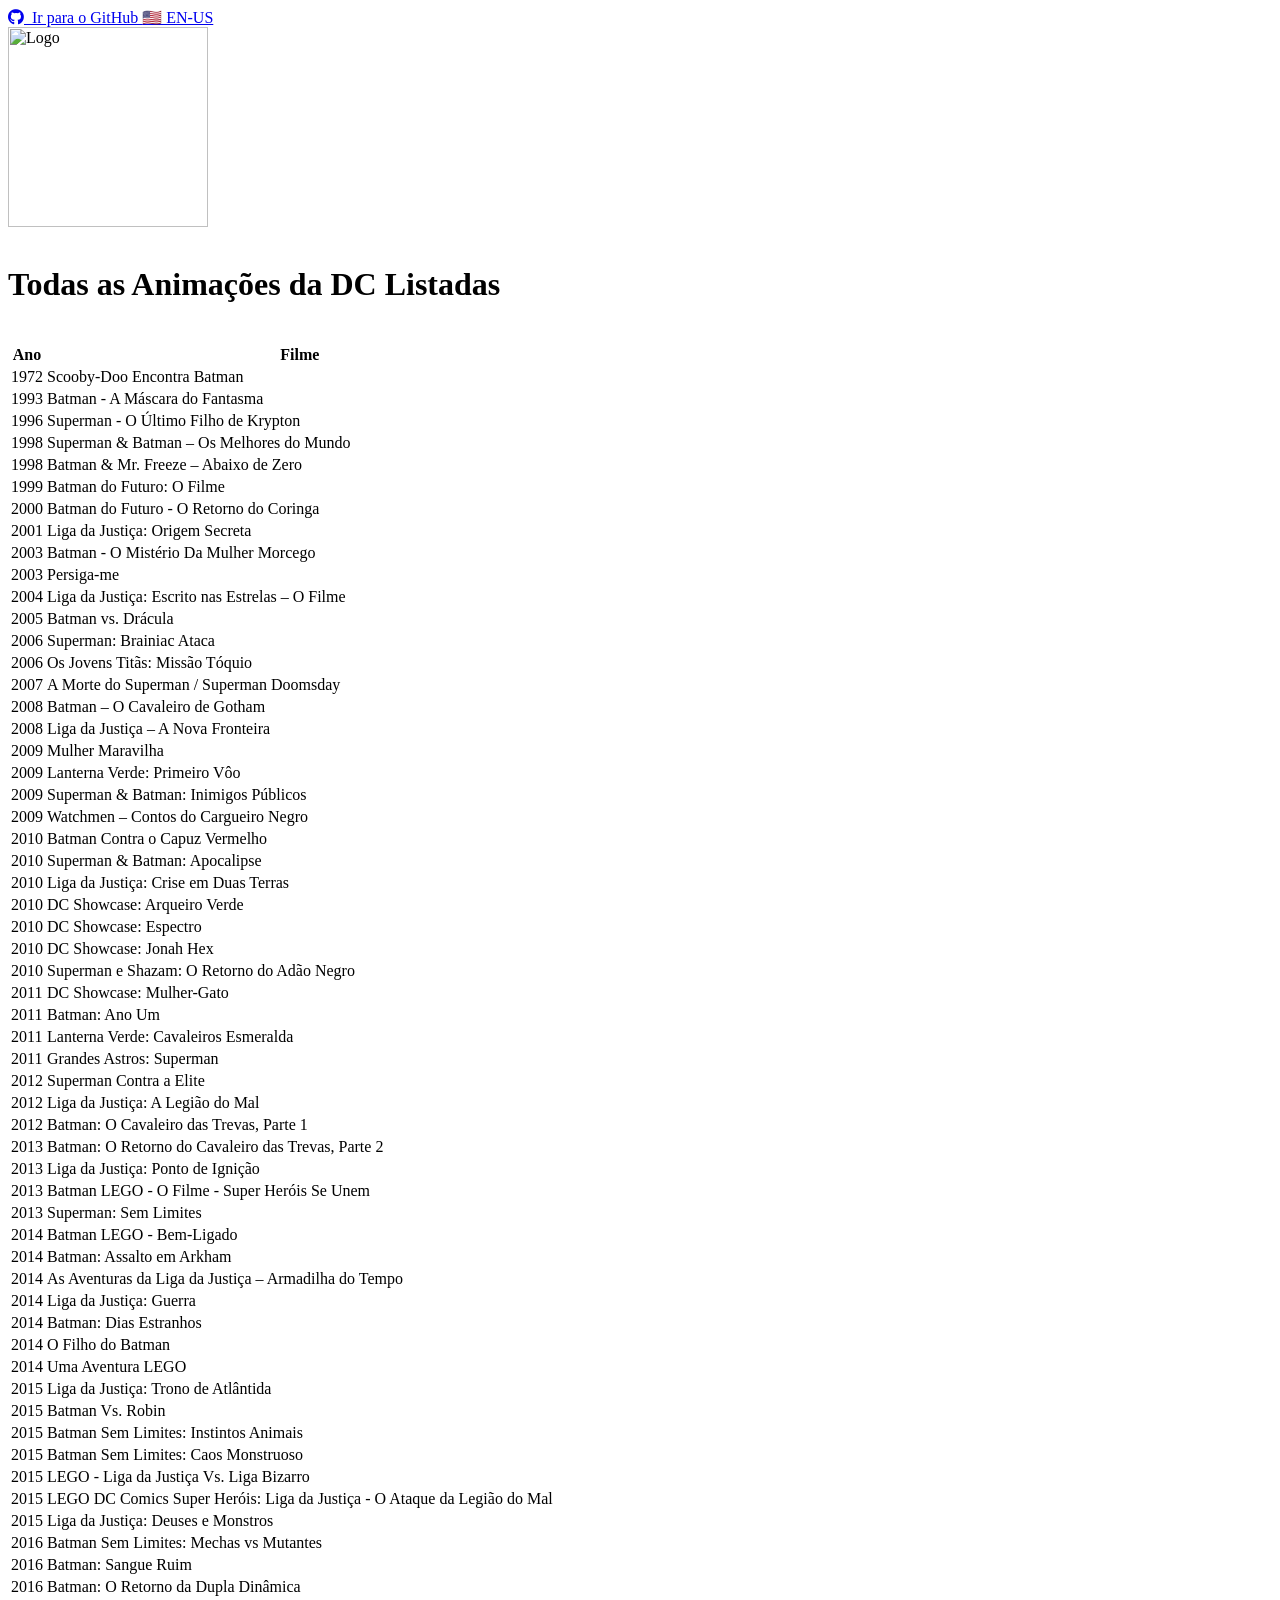
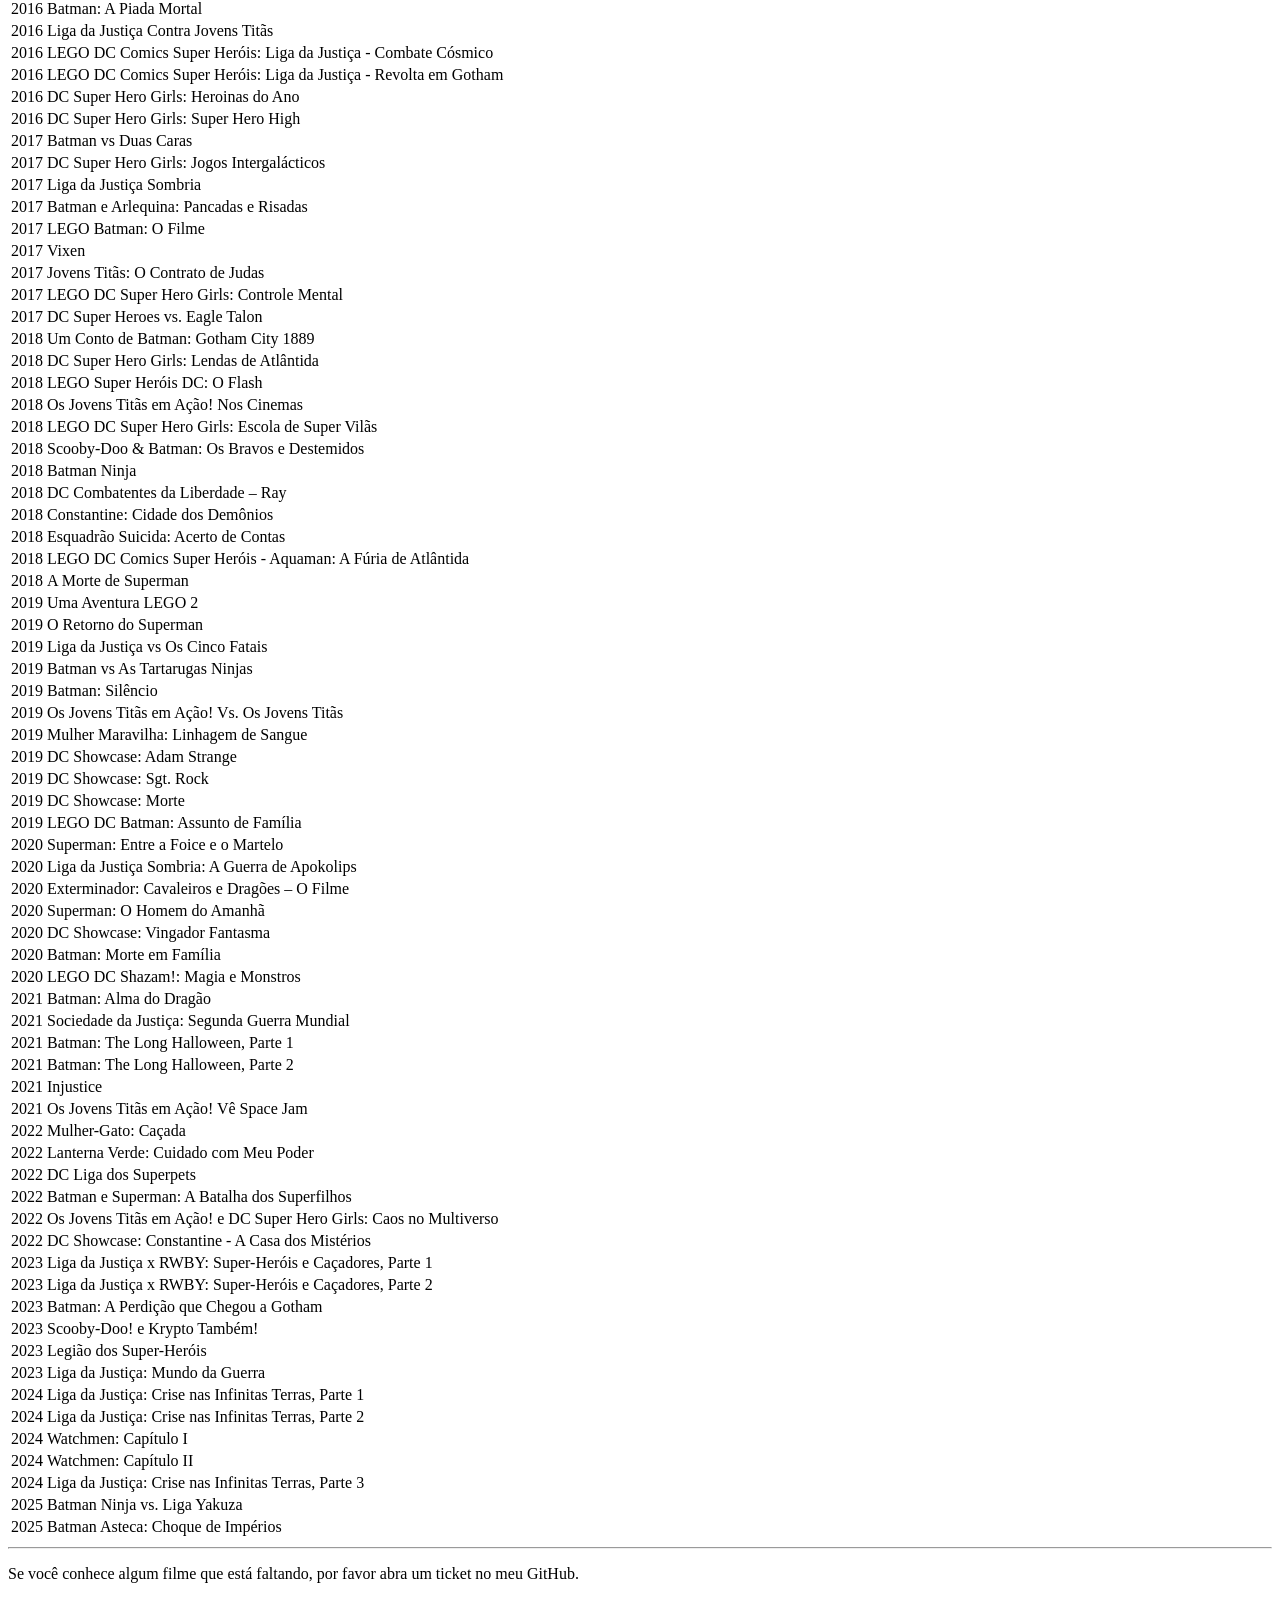
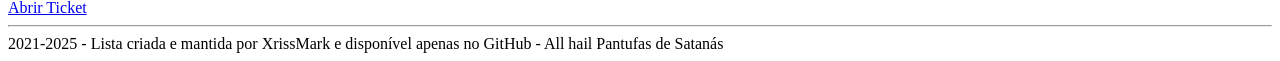
==== ptbr.html @ 42829ab2 "Update movie listings in README and HTML files for 2019-2025" ====
<html>

<head>
    <meta charset="utf-8">

    <title>Lista de Animações da DC</title>
    <link rel="icon" href="images/dc-logo.png">

    <link rel="stylesheet" href="https://bootswatch.com/4/darkly/bootstrap.css">
    <link rel="stylesheet" href="https://bootswatch.com/_assets/css/custom.min.css">
    <link rel="stylesheet" href="https://cdnjs.cloudflare.com/ajax/libs/font-awesome/5.15.3/css/all.min.css">

    <meta property="og:url"         content="https://xrissmark.github.io/DCList/ptbr.html" />
    <meta property="og:type"        content="article" />
    <meta property="og:title"       content="Lista de Animações da DC" />
    <meta property="og:description" content="Todas as Animações da DC Listadas" />
</head>

<body class="p-0">
    <div>
        <div class="d-flex flex-row justify-content-end mr-3">
            <a class="btn btn-secondary mr-2" href="https://github.com/xrissmark/DCList"><i class="fab fa-github"></i>  Ir para o GitHub </a>
            <a class="btn btn-secondary" href="index.html"> 🇺🇸 EN-US </a>
        </div>

        <div class="d-flex flex-row justify-content-center">
            <a><img src="images/dc-logo.png" alt="Logo" width="200" height="200"></a>
        </div>
        <br/>
        <div class="d-flex flex-row justify-content-center">
            <h1>Todas as Animações da DC Listadas</h1>
        </div>
        <br/>

        <div class="d-flex flex-row justify-content-center">
            <table class="table table-hover table-striped w-50">
                <thead>
                    <tr>
                        <th>Ano</th>
                        <th>Filme</th>
                    </tr>
                </thead>
                <tbody>
                    <tr>
                        <td>1972</td>
                        <td>Scooby-Doo Encontra Batman</td>
                    </tr>
                    <tr>
                        <td>1993</td>
                        <td>Batman - A Máscara do Fantasma</td>
                    </tr>
                    <tr>
                        <td>1996</td>
                        <td>Superman - O Último Filho de Krypton</td>
                    </tr>
                    <tr>
                        <td>1998</td>
                        <td>Superman & Batman – Os Melhores do Mundo</td>
                    </tr>
                    <tr>
                        <td>1998</td>
                        <td>Batman & Mr. Freeze – Abaixo de Zero</td>
                    </tr>
                    <tr>
                        <td>1999</td>
                        <td>Batman do Futuro: O Filme</td>
                    </tr>
                    <tr>
                        <td>2000</td>
                        <td>Batman do Futuro - O Retorno do Coringa</td>
                    </tr>
                    <tr>
                        <td>2001</td>
                        <td>Liga da Justiça: Origem Secreta</td>
                    </tr>
                    <tr>
                        <td>2003</td>
                        <td>Batman - O Mistério Da Mulher Morcego</td>
                    </tr>
                    <tr>
                        <td>2003</td>
                        <td>Persiga-me</td>
                    </tr>
                    <tr>
                        <td>2004</td>
                        <td>Liga da Justiça: Escrito nas Estrelas – O Filme</td>
                    </tr>
                    <tr>
                        <td>2005</td>
                        <td>Batman vs. Drácula</td>
                    </tr>
                    <tr>
                        <td>2006</td>
                        <td>Superman: Brainiac Ataca</td>
                    </tr>
                    <tr>
                        <td>2006</td>
                        <td>Os Jovens Titãs: Missão Tóquio</td>
                    </tr>
                    <tr>
                        <td>2007</td>
                        <td>A Morte do Superman / Superman Doomsday</td>
                    </tr>
                    <tr>
                        <td>2008</td>
                        <td>Batman – O Cavaleiro de Gotham</td>
                    </tr>
                    <tr>
                        <td>2008</td>
                        <td>Liga da Justiça – A Nova Fronteira</td>
                    </tr>
                    <tr>
                        <td>2009</td>
                        <td>Mulher Maravilha</td>
                    </tr>
                    <tr>
                        <td>2009</td>
                        <td>Lanterna Verde: Primeiro Vôo</td>
                    </tr>
                    <tr>
                        <td>2009</td>
                        <td>Superman & Batman: Inimigos Públicos</td>
                    </tr>
                    <tr>
                        <td>2009</td>
                        <td>Watchmen – Contos do Cargueiro Negro</td>
                    </tr>
                    <tr>
                        <td>2010</td>
                        <td>Batman Contra o Capuz Vermelho</td>
                    </tr>
                    <tr>
                        <td>2010</td>
                        <td>Superman & Batman: Apocalipse</td>
                    </tr>
                    <tr>
                        <td>2010</td>
                        <td>Liga da Justiça: Crise em Duas Terras</td>
                    </tr>
                    <tr>
                        <td>2010</td>
                        <td>DC Showcase: Arqueiro Verde</td>
                    </tr>
                    <tr>
                        <td>2010</td>
                        <td>DC Showcase: Espectro</td>
                    </tr>
                    <tr>
                        <td>2010</td>
                        <td>DC Showcase: Jonah Hex</td>
                    </tr>
                    <tr>
                        <td>2010</td>
                        <td>Superman e Shazam: O Retorno do Adão Negro</td>
                    </tr>
                    <tr>
                        <td>2011</td>
                        <td>DC Showcase: Mulher-Gato</td>
                    </tr>
                    <tr>
                        <td>2011</td>
                        <td>Batman: Ano Um</td>
                    </tr>
                    <tr>
                        <td>2011</td>
                        <td>Lanterna Verde: Cavaleiros Esmeralda</td>
                    </tr>
                    <tr>
                        <td>2011</td>
                        <td>Grandes Astros: Superman</td>
                    </tr>
                    <tr>
                        <td>2012</td>
                        <td>Superman Contra a Elite</td>
                    </tr>
                    <tr>
                        <td>2012</td>
                        <td>Liga da Justiça: A Legião do Mal</td>
                    </tr>
                    <tr>
                        <td>2012</td>
                        <td>Batman: O Cavaleiro das Trevas, Parte 1</td>
                    </tr>
                    <tr>
                        <td>2013</td>
                        <td>Batman: O Retorno do Cavaleiro das Trevas, Parte 2</td>
                    </tr>
                    <tr>
                        <td>2013</td>
                        <td>Liga da Justiça: Ponto de Ignição</td>
                    </tr>
                    <tr>
                        <td>2013</td>
                        <td>Batman LEGO - O Filme - Super Heróis Se Unem</td>
                    </tr>
                    <tr>
                        <td>2013</td>
                        <td>Superman: Sem Limites</td>
                    </tr>
                    <tr>
                        <td>2014</td>
                        <td>Batman LEGO - Bem-Ligado</td>
                    </tr>
                    <tr>
                        <td>2014</td>
                        <td>Batman: Assalto em Arkham</td>
                    </tr>
                    <tr>
                        <td>2014</td>
                        <td>As Aventuras da Liga da Justiça – Armadilha do Tempo</td>
                    </tr>
                    <tr>
                        <td>2014</td>
                        <td>Liga da Justiça: Guerra</td>
                    </tr>
                    <tr>
                        <td>2014</td>
                        <td>Batman: Dias Estranhos</td>
                    </tr>
                    <tr>
                        <td>2014</td>
                        <td>O Filho do Batman</td>
                    </tr>
                    <tr>
                        <td>2014</td>
                        <td>Uma Aventura LEGO</td>
                    </tr>
                    <tr>
                        <td>2015</td>
                        <td>Liga da Justiça: Trono de Atlântida</td>
                    </tr>
                    <tr>
                        <td>2015</td>
                        <td>Batman Vs. Robin</td>
                    </tr>
                    <tr>
                        <td>2015</td>
                        <td>Batman Sem Limites: Instintos Animais</td>
                    </tr>
                    <tr>
                        <td>2015</td>
                        <td>Batman Sem Limites: Caos Monstruoso</td>
                    </tr>
                    <tr>
                        <td>2015</td>
                        <td>LEGO - Liga da Justiça Vs. Liga Bizarro</td>
                    </tr>
                    <tr>
                        <td>2015</td>
                        <td>LEGO DC Comics Super Heróis: Liga da Justiça - O Ataque da Legião do Mal</td>
                    </tr>
                    <tr>
                        <td>2015</td>
                        <td>Liga da Justiça: Deuses e Monstros</td>
                    </tr>
                    <tr>
                        <td>2016</td>
                        <td>Batman Sem Limites: Mechas vs Mutantes</td>
                    </tr>
                    <tr>
                        <td>2016</td>
                        <td>Batman: Sangue Ruim</td>
                    </tr>
                    <tr>
                        <td>2016</td>
                        <td>Batman: O Retorno da Dupla Dinâmica</td>
                    </tr>
                    <tr>
                        <td>2016</td>
                        <td>Batman: A Piada Mortal</td>
                    </tr>
                    <tr>
                        <td>2016</td>
                        <td>Liga da Justiça Contra Jovens Titãs</td>
                    </tr>
                    <tr>
                        <td>2016</td>
                        <td>LEGO DC Comics Super Heróis: Liga da Justiça - Combate Cósmico</td>
                    </tr>
                    <tr>
                        <td>2016</td>
                        <td>LEGO DC Comics Super Heróis: Liga da Justiça - Revolta em Gotham</td>
                    </tr>
                    <tr>
                        <td>2016</td>
                        <td>DC Super Hero Girls: Heroinas do Ano</td>
                    </tr>
                    <tr>
                        <td>2016</td>
                        <td>DC Super Hero Girls: Super Hero High</td>
                    </tr>
                    <tr>
                        <td>2017</td>
                        <td>Batman vs Duas Caras</td>
                    </tr>
                    <tr>
                        <td>2017</td>
                        <td>DC Super Hero Girls: Jogos Intergalácticos</td>
                    </tr>
                    <tr>
                        <td>2017</td>
                        <td>Liga da Justiça Sombria</td>
                    </tr>
                    <tr>
                        <td>2017</td>
                        <td>Batman e Arlequina: Pancadas e Risadas</td>
                    </tr>
                    <tr>
                        <td>2017</td>
                        <td>LEGO Batman: O Filme</td>
                    </tr>
                    <tr>
                        <td>2017</td>
                        <td>Vixen</td>
                    </tr>
                    <tr>
                        <td>2017</td>
                        <td>Jovens Titãs: O Contrato de Judas</td>
                    </tr>
                    <tr>
                        <td>2017</td>
                        <td>LEGO DC Super Hero Girls: Controle Mental</td>
                    </tr>
                    <tr>
                        <td>2017</td>
                        <td>DC Super Heroes vs. Eagle Talon</td>
                    </tr>
                    <tr>
                        <td>2018</td>
                        <td>Um Conto de Batman: Gotham City 1889</td>
                    </tr>
                    <tr>
                        <td>2018</td>
                        <td>DC Super Hero Girls: Lendas de Atlântida</td>
                    </tr>
                    <tr>
                        <td>2018</td>
                        <td>LEGO Super Heróis DC: O Flash</td>
                    </tr>
                    <tr>
                        <td>2018</td>
                        <td>Os Jovens Titãs em Ação! Nos Cinemas</td>
                    </tr>
                    <tr>
                        <td>2018</td>
                        <td>LEGO DC Super Hero Girls: Escola de Super Vilãs</td>
                    </tr>
                    <tr>
                        <td>2018</td>
                        <td>Scooby-Doo & Batman: Os Bravos e Destemidos</td>
                    </tr>
                    <tr>
                        <td>2018</td>
                        <td>Batman Ninja</td>
                    </tr>
                    <tr>
                        <td>2018</td>
                        <td>DC Combatentes da Liberdade – Ray</td>
                    </tr>
                    <tr>
                        <td>2018</td>
                        <td>Constantine: Cidade dos Demônios</td>
                    </tr>
                    <tr>
                        <td>2018</td>
                        <td>Esquadrão Suicida: Acerto de Contas</td>
                    </tr>
                    <tr>
                        <td>2018</td>
                        <td>LEGO DC Comics Super Heróis - Aquaman: A Fúria de Atlântida</td>
                    </tr>
                    <tr>
                        <td>2018</td>
                        <td>A Morte de Superman</td>
                    </tr>
                    <tr>
                        <td>2019</td>
                        <td>Uma Aventura LEGO 2</td>
                    </tr>
                    <tr>
                        <td>2019</td>
                        <td>O Retorno do Superman</td>
                    </tr>
                    <tr>
                        <td>2019</td>
                        <td>Liga da Justiça vs Os Cinco Fatais</td>
                    </tr>
                    <tr>
                        <td>2019</td>
                        <td>Batman vs As Tartarugas Ninjas</td>
                    </tr>
                    <tr>
                        <td>2019</td>
                        <td>Batman: Silêncio</td>
                    </tr>
                    <tr>
                        <td>2019</td>
                        <td>Os Jovens Titãs em Ação! Vs. Os Jovens Titãs</td>
                    </tr>
                    <tr>
                        <td>2019</td>
                        <td>Mulher Maravilha: Linhagem de Sangue</td>
                    </tr>
                    <tr>
                        <td>2019</td>
                        <td>DC Showcase: Adam Strange</td>
                    </tr>
                    <tr>
                        <td>2019</td>
                        <td>DC Showcase: Sgt. Rock</td>
                    </tr>
                    <tr>
                        <td>2019</td>
                        <td>DC Showcase: Morte</td>
                    </tr>
                    <tr>
                        <td>2019</td>
                        <td>LEGO DC Batman: Assunto de Família</td>
                    </tr>
                    <tr>
                        <td>2020</td>
                        <td>Superman: Entre a Foice e o Martelo</td>
                    </tr>
                    <tr>
                        <td>2020</td>
                        <td>Liga da Justiça Sombria: A Guerra de Apokolips</td>
                    </tr>
                    <tr>
                        <td>2020</td>
                        <td>Exterminador: Cavaleiros e Dragões – O Filme</td>
                    </tr>
                    <tr>
                        <td>2020</td>
                        <td>Superman: O Homem do Amanhã</td>
                    </tr>
                    <tr>
                        <td>2020</td>
                        <td>DC Showcase: Vingador Fantasma</td>
                    </tr>
                    <tr>
                        <td>2020</td>
                        <td>Batman: Morte em Família</td>
                    </tr>
                    <tr>
                        <td>2020</td>
                        <td>LEGO DC Shazam!: Magia e Monstros</td>
                    </tr>
                    <tr>
                        <td>2021</td>
                        <td>Batman: Alma do Dragão</td>
                    </tr>
                    <tr>
                        <td>2021</td>
                        <td>Sociedade da Justiça: Segunda Guerra Mundial</td>
                    </tr>
                    <tr>
                        <td>2021</td>
                        <td>Batman: The Long Halloween, Parte 1</td>
                    </tr>
                    <tr>
                        <td>2021</td>
                        <td>Batman: The Long Halloween, Parte 2</td>
                    </tr>
                    <tr>
                        <td>2021</td>
                        <td>Injustice</td>
                    </tr>
                    <tr>
                        <td>2021</td>
                        <td>Os Jovens Titãs em Ação! Vê Space Jam</td>
                    </tr>
                    <tr>
                        <td>2022</td>
                        <td>Mulher-Gato: Caçada</td>
                    </tr>
                    <tr>
                        <td>2022</td>
                        <td>Lanterna Verde: Cuidado com Meu Poder</td>
                    </tr>
                    <tr>
                        <td>2022</td>
                        <td>DC Liga dos Superpets</td>
                    </tr>
                    <tr>
                        <td>2022</td>
                        <td>Batman e Superman: A Batalha dos Superfilhos</td>
                    </tr>
                    <tr>
                        <td>2022</td>
                        <td>Os Jovens Titãs em Ação! e DC Super Hero Girls: Caos no Multiverso</td>
                    </tr>
                    <tr>
                        <td>2022</td>
                        <td>DC Showcase: Constantine - A Casa dos Mistérios</td>
                    </tr>
                    <tr>
                        <td>2023</td>
                        <td>Liga da Justiça x RWBY: Super-Heróis e Caçadores, Parte 1</td>
                    </tr>
                    <tr>
                        <td>2023</td>
                        <td>Liga da Justiça x RWBY: Super-Heróis e Caçadores, Parte 2</td>
                    </tr>
                    <tr>
                        <td>2023</td>
                        <td>Batman: A Perdição que Chegou a Gotham</td>
                    </tr>
                    <tr>
                        <td>2023</td>
                        <td>Scooby-Doo! e Krypto Também!</td>
                    </tr>
                    <tr>
                        <td>2023</td>
                        <td>Legião dos Super-Heróis</td>
                    </tr>
                    <tr>
                        <td>2023</td>
                        <td>Liga da Justiça: Mundo da Guerra</td>
                    </tr>
                    <tr>
                        <td>2024</td>
                        <td>Liga da Justiça: Crise nas Infinitas Terras, Parte 1</td>
                    </tr>
                    <tr>
                        <td>2024</td>
                        <td>Liga da Justiça: Crise nas Infinitas Terras, Parte 2</td>
                    </tr>
                    <tr>
                        <td>2024</td>
                        <td>Watchmen: Capítulo I</td>
                    </tr>
                    <tr>
                        <td>2024</td>
                        <td>Watchmen: Capítulo II</td>
                    </tr>
                    <tr>
                        <td>2024</td>
                        <td>Liga da Justiça: Crise nas Infinitas Terras, Parte 3</td>
                    </tr>
                    <tr>
                        <td>2025</td>
                        <td>Batman Ninja vs. Liga Yakuza</td>
                    </tr>
                    <tr>
                        <td>2025</td>
                        <td>Batman Asteca: Choque de Impérios</td>
                    </tr>
                </tbody>
            </table>
        </div>
    </div>

    <hr/>

    <div class="d-flex flex-row justify-content-center w-30">
        <p>Se você conhece algum filme que está faltando, por favor abra um ticket no meu GitHub.</p>
    </div>
    <div class="d-flex flex-row justify-content-center">
        <a class="badge badge-primary" href="https://github.com/xrissmark/DCList/issues"> Abrir Ticket</a>
    </div>

    <hr/>

    <footer class="footer mt-3">
        <div class="container">
          <span class="text-muted">2021-2025 - Lista criada e mantida por XrissMark e disponível apenas no GitHub - All hail Pantufas de Satanás</span>
        </div>
    </footer>
</body>

</html>
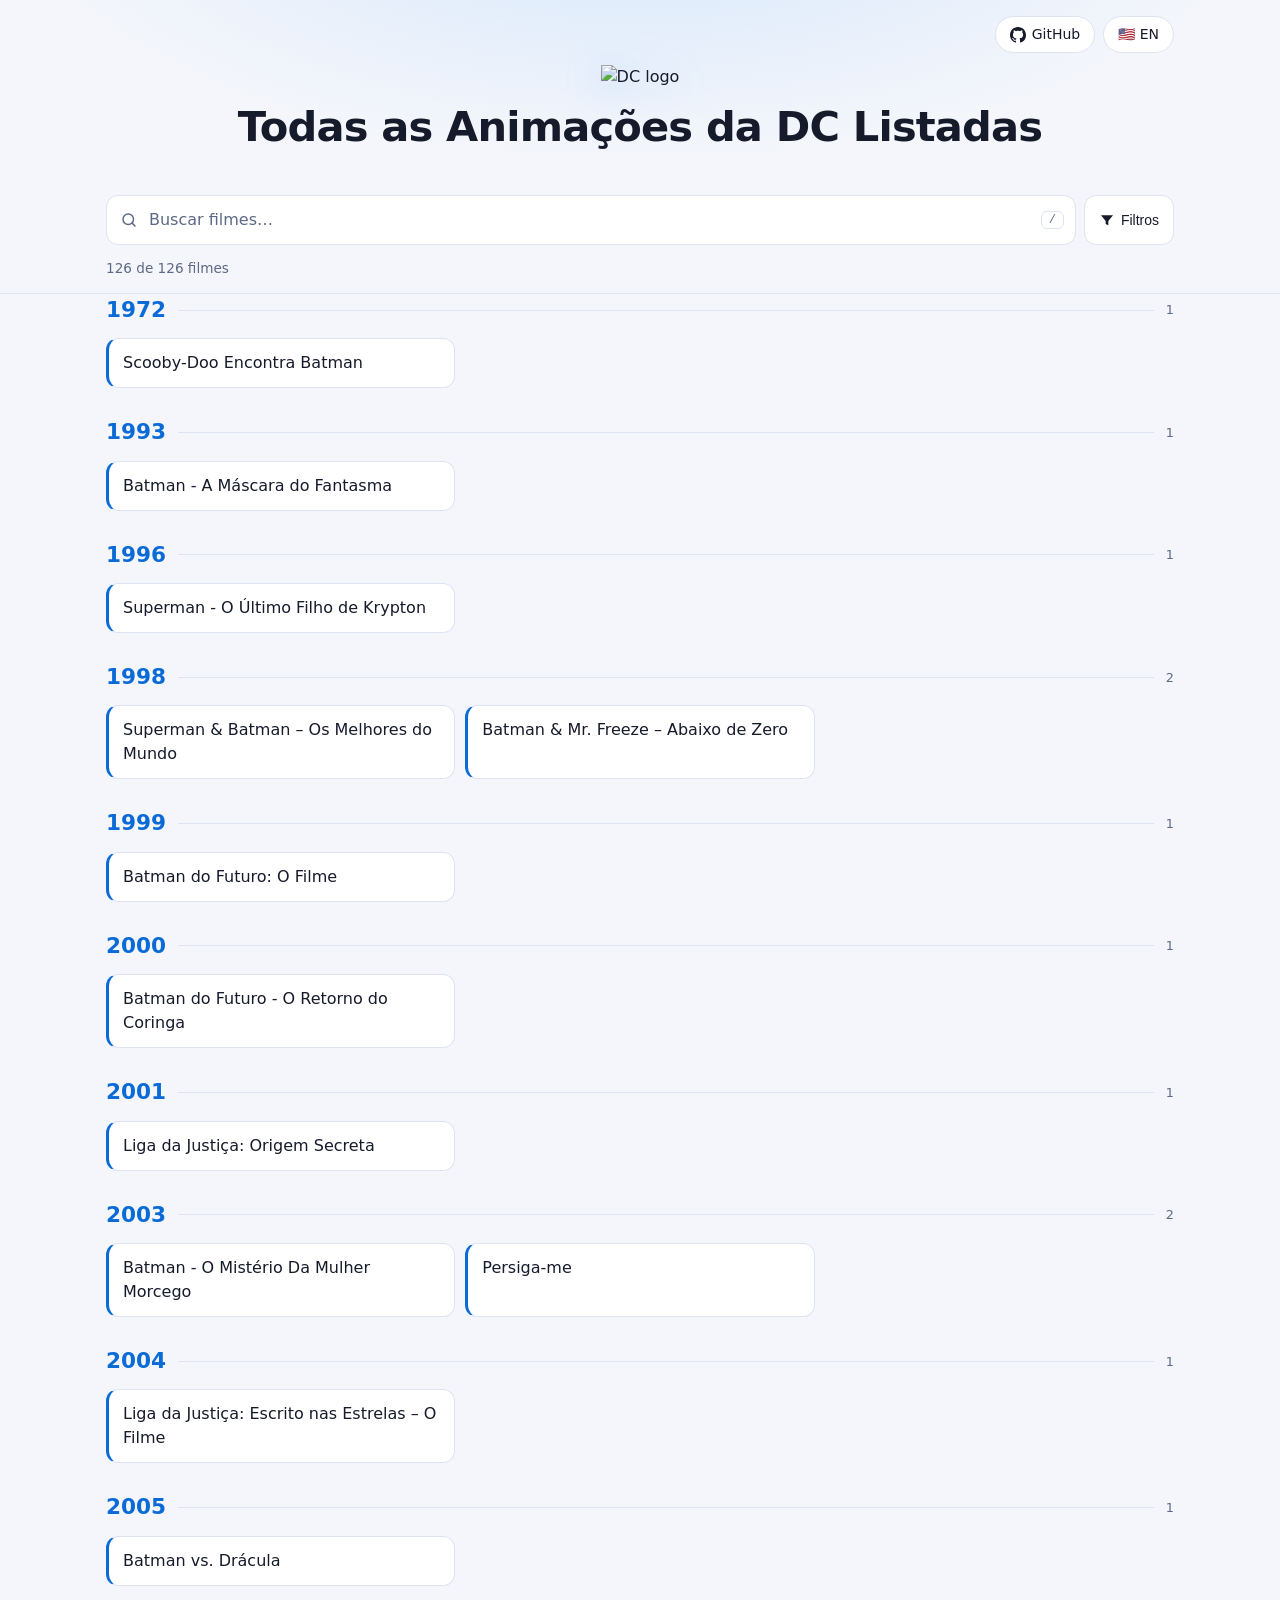
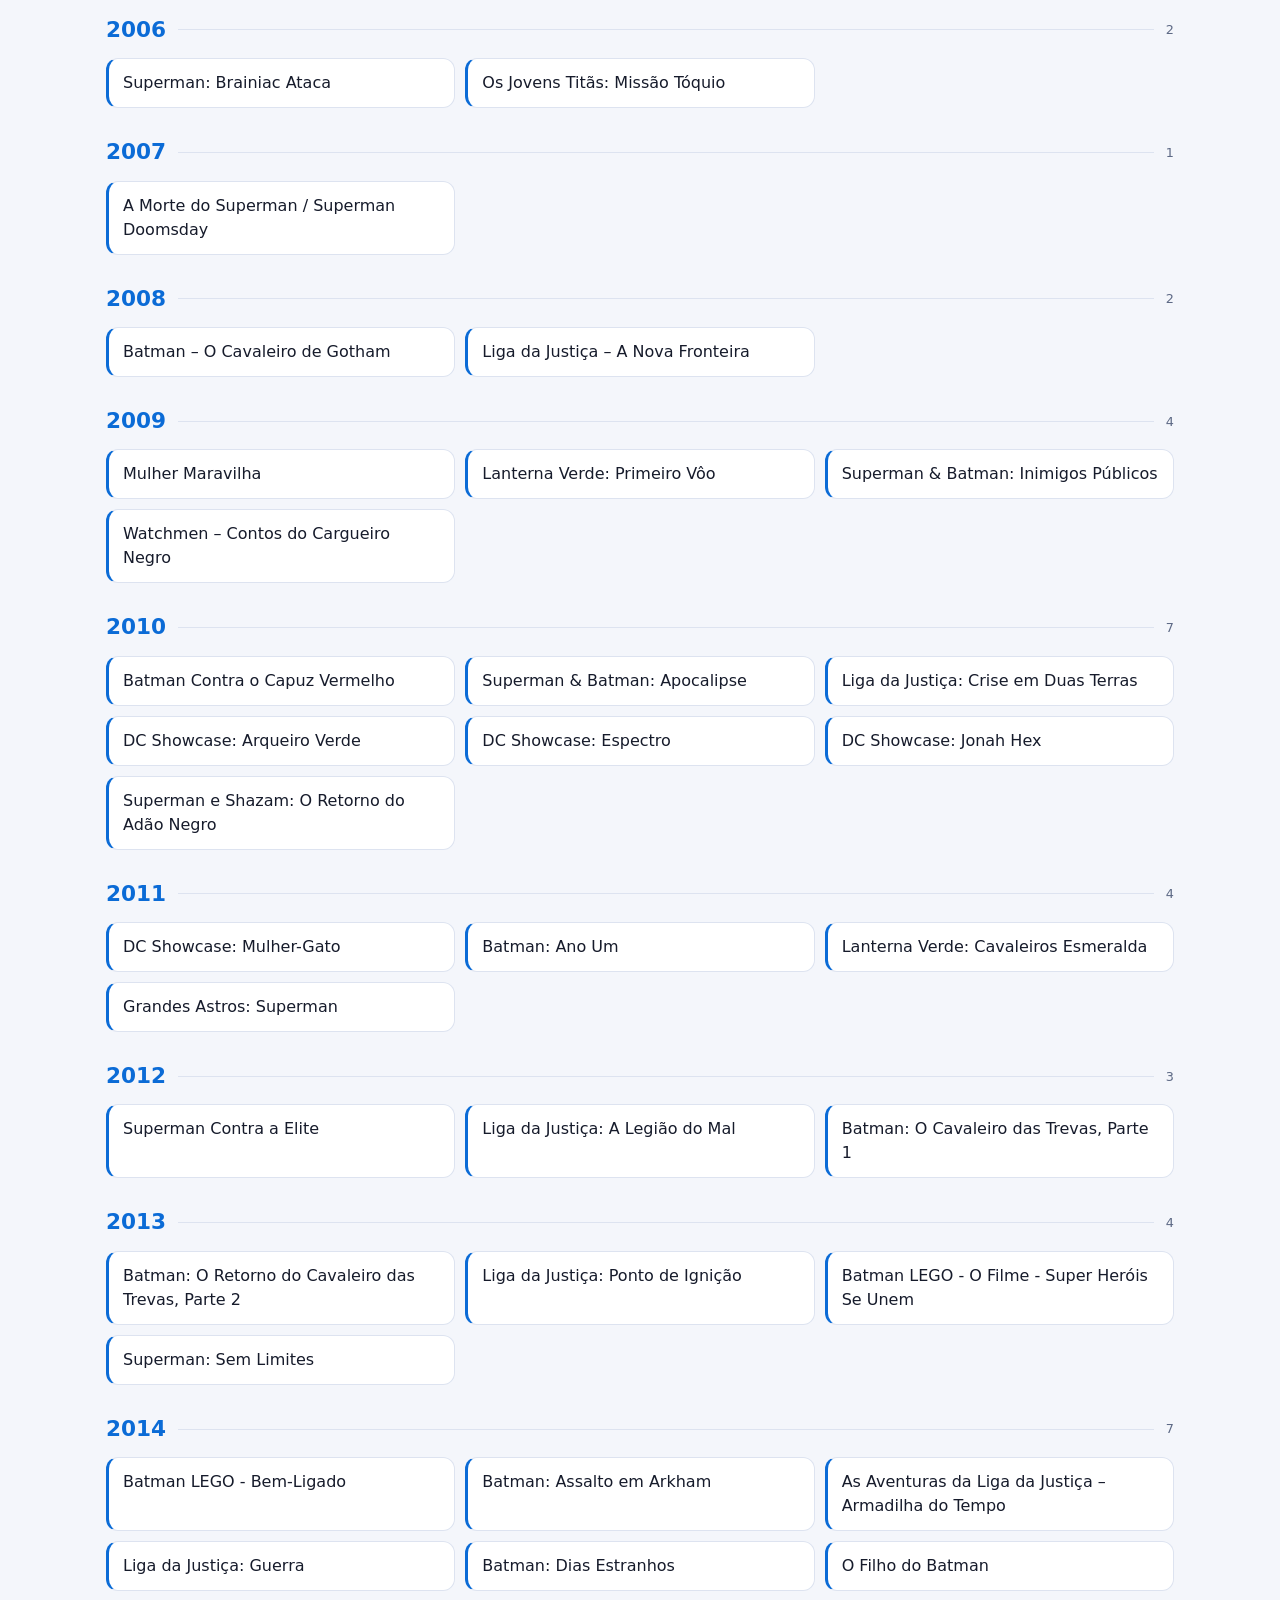
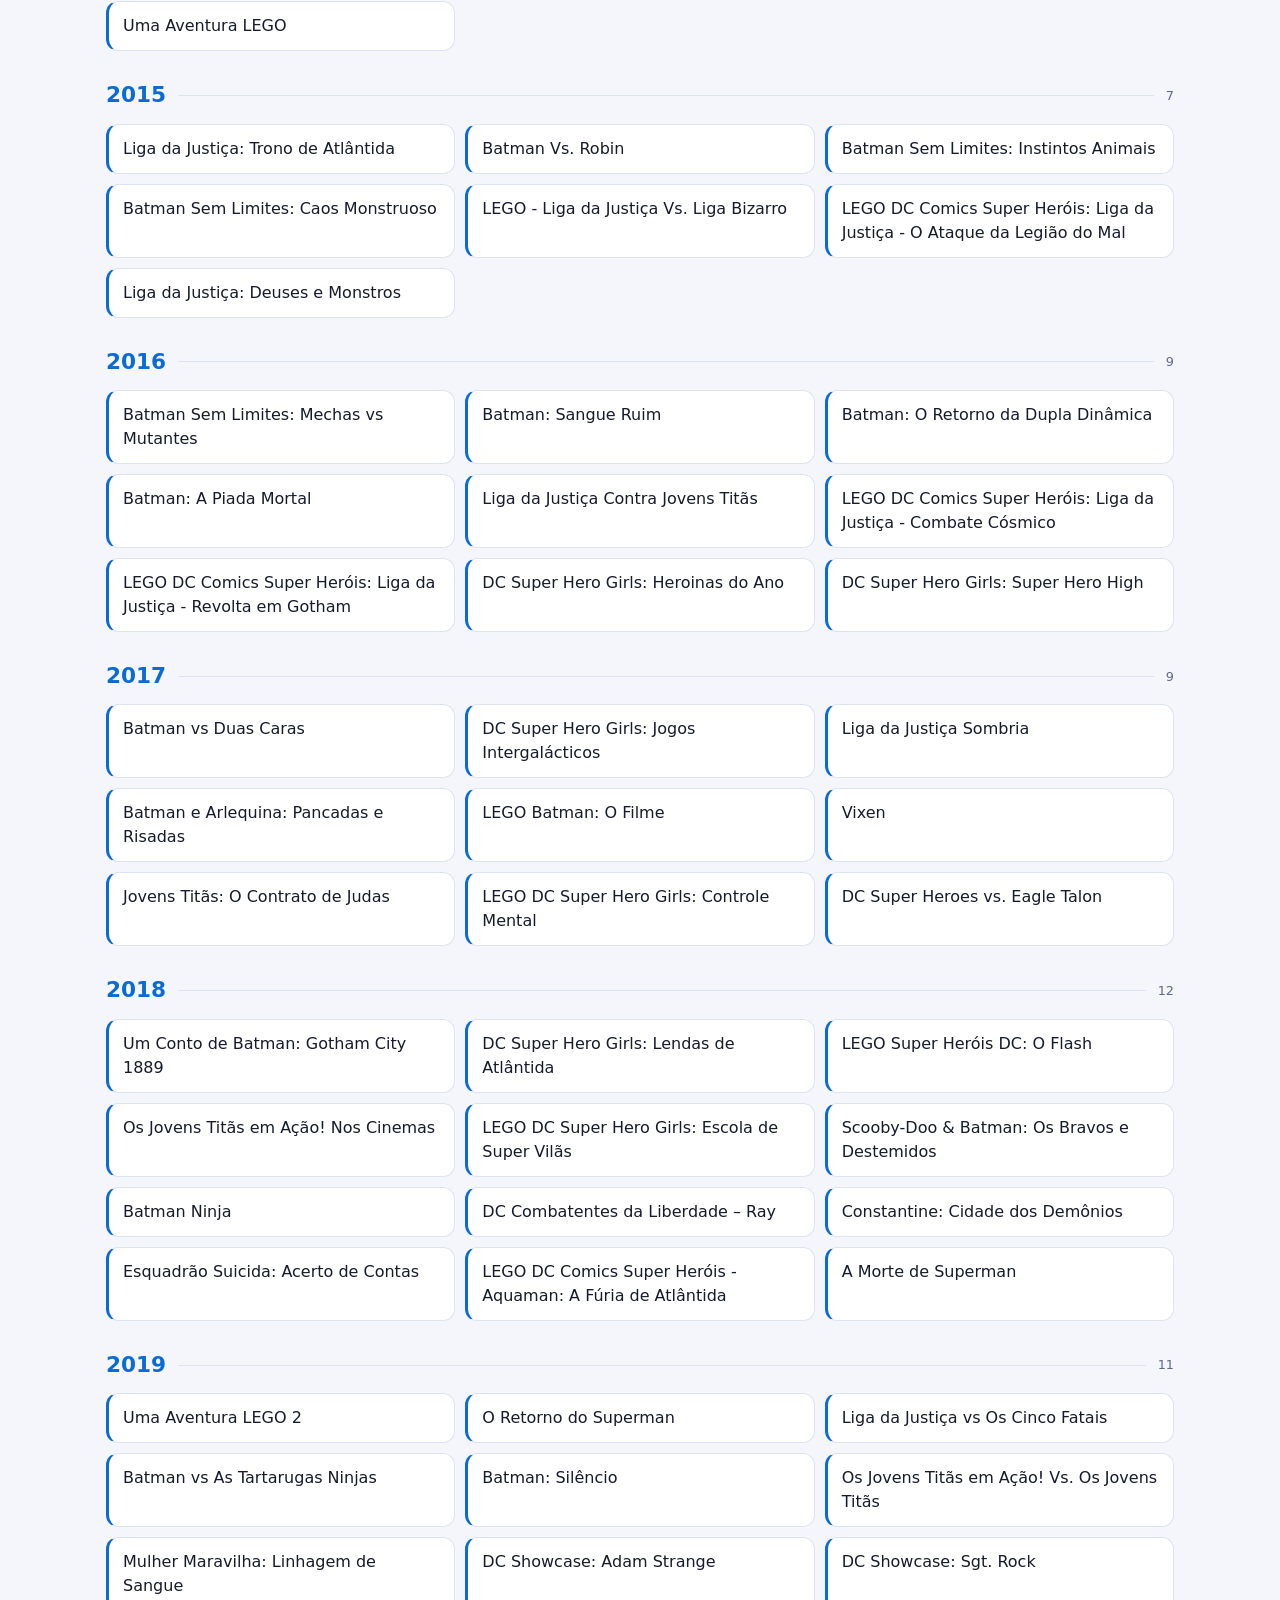
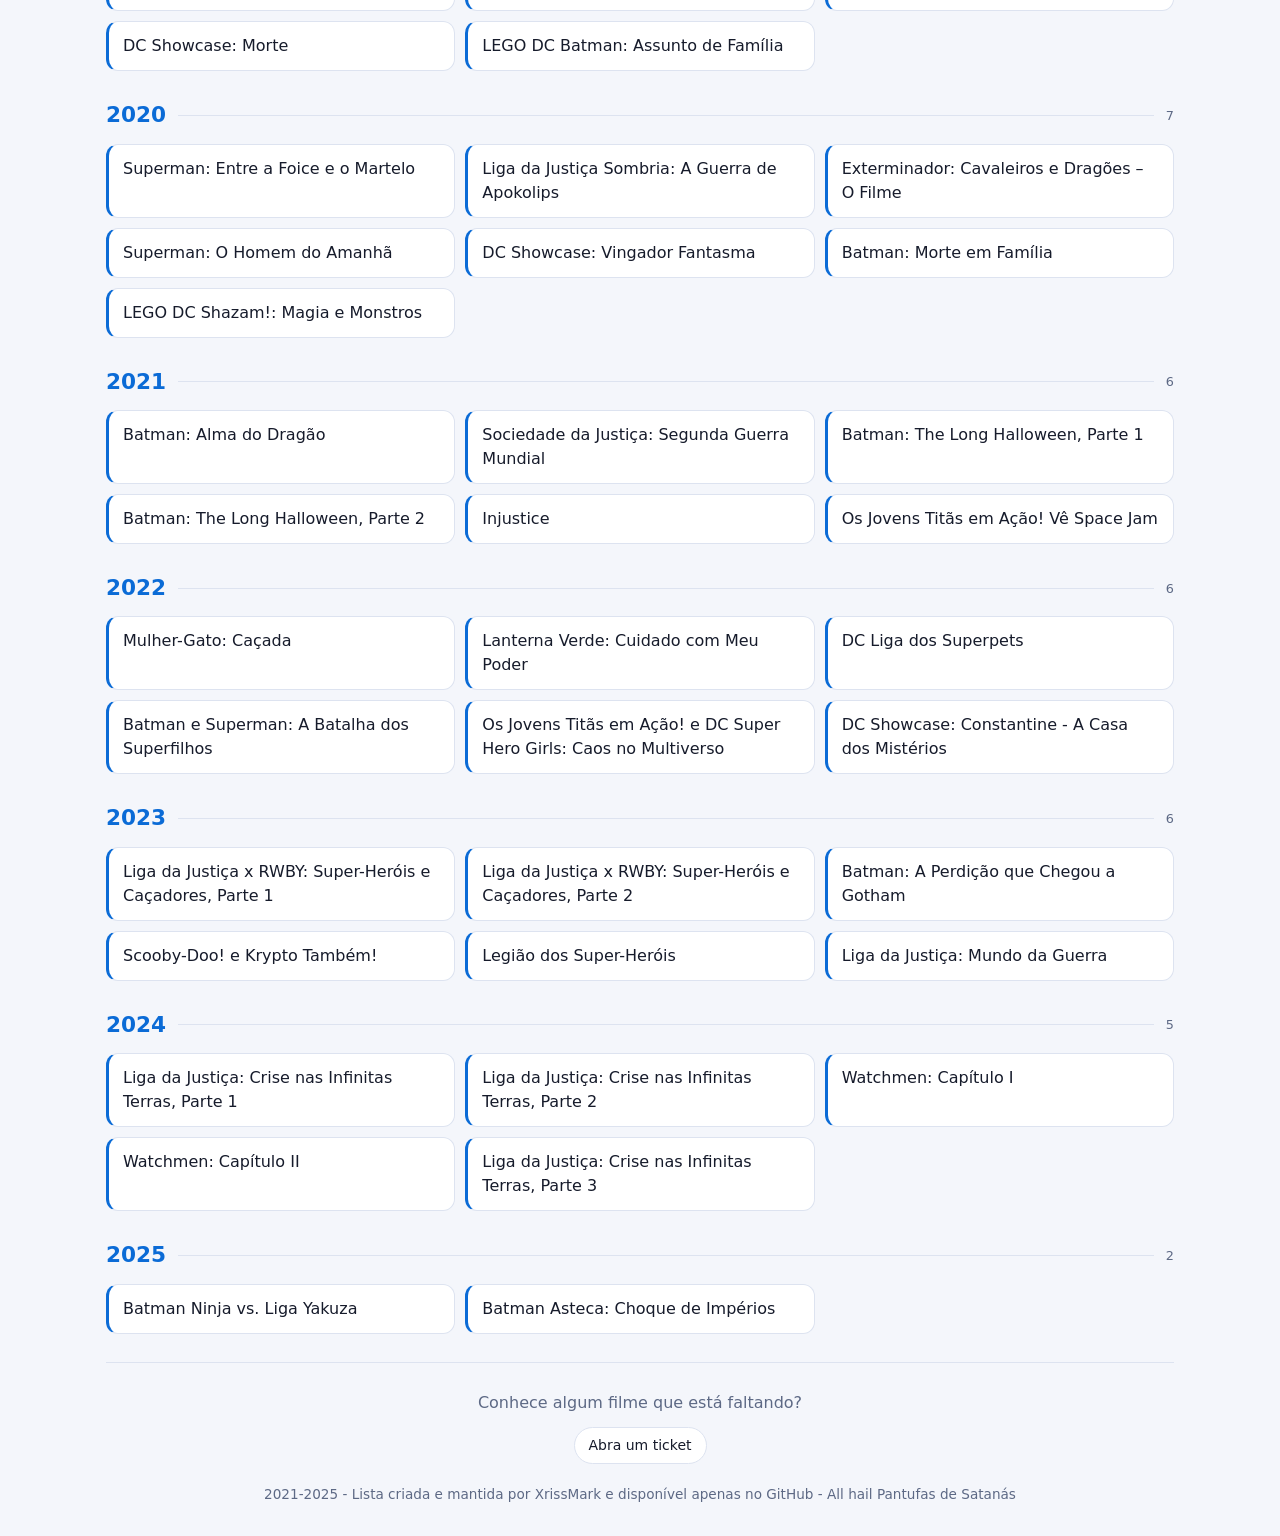
==== commit 4820db51: "Refactor webpage" ====
--- a/ptbr.html
+++ b/ptbr.html
@@ -1,571 +1,347 @@
-<html>
+<!DOCTYPE html>
+<html lang="pt-BR">
+<head>
+  <meta charset="utf-8">
+  <meta name="viewport" content="width=device-width, initial-scale=1">
+  <title>Lista de Animações da DC</title>
+  <meta name="description" content="Todas as Animações da DC Listadas">
+  <meta name="theme-color" content="#0b0f17">
+  <link rel="icon" href="images/dc-logo.png">
 
-<head>
-    <meta charset="utf-8">
+  <meta property="og:url" content="https://xrissmark.github.io/DCList/ptbr.html">
+  <meta property="og:type" content="article">
+  <meta property="og:title" content="Lista de Animações da DC">
+  <meta property="og:description" content="Todas as Animações da DC Listadas">
+  <meta property="og:image" content="https://xrissmark.github.io/DCList/images/dc-logo.png">
+  <link rel="stylesheet" href="css/style.css">
+  <script src="js/main.js" defer></script>
+</head>
+<body>
+  <div class="wrap">
+    <nav class="top">
+      <a class="btn" href="https://github.com/xrissmark/DCList"><svg viewBox="0 0 16 16" aria-hidden="true"><path d="M8 0C3.58 0 0 3.58 0 8c0 3.54 2.29 6.53 5.47 7.59.4.07.55-.17.55-.38 0-.19-.01-.82-.01-1.49-2.01.37-2.53-.49-2.69-.94-.09-.23-.48-.94-.82-1.13-.28-.15-.68-.52-.01-.53.63-.01 1.08.58 1.23.82.72 1.21 1.87.87 2.33.66.07-.52.28-.87.51-1.07-1.78-.2-3.64-.89-3.64-3.95 0-.87.31-1.59.82-2.15-.08-.2-.36-1.02.08-2.12 0 0 .67-.21 2.2.82.64-.18 1.32-.27 2-.27s1.36.09 2 .27c1.53-1.04 2.2-.82 2.2-.82.44 1.1.16 1.92.08 2.12.51.56.82 1.27.82 2.15 0 3.07-1.87 3.75-3.65 3.95.29.25.54.73.54 1.48 0 1.07-.01 1.93-.01 2.2 0 .21.15.46.55.38A8.01 8.01 0 0 0 16 8c0-4.42-3.58-8-8-8z"/></svg> GitHub</a>
+      <a class="btn" href="index.html" hreflang="en" title="View in English">🇺🇸 EN</a>
+    </nav>
+    <header class="hero">
+      <img src="images/dc-logo.png" alt="DC logo" width="132" height="132">
+      <h1>Todas as Animações da DC Listadas</h1>
+    </header>
+  </div>
 
-    <title>Lista de Animações da DC</title>
-    <link rel="icon" href="images/dc-logo.png">
+  <div class="bar">
+    <div class="wrap">
+      <div class="searchrow">
+        <div class="search" role="search">
+          <svg viewBox="0 0 24 24" aria-hidden="true"><circle cx="11" cy="11" r="7"/><path d="m20 20-3.5-3.5"/></svg>
+          <input id="q" type="search" placeholder="Buscar filmes…" aria-label="Buscar filmes" autocomplete="off" spellcheck="false">
+          <kbd>/</kbd>
+        </div>
+        <button class="btn" id="toggle" type="button" aria-expanded="false" aria-controls="filters"><svg viewBox="0 0 24 24" aria-hidden="true"><path d="M3 5h18l-7 8.5V20l-4-2v-4.5z"/></svg> Filtros <span class="badge" id="badge" hidden>1</span></button>
+      </div>
+      <div class="filters" id="filters" hidden>
+        <div class="mode">
+          <span id="by">Filtrar por</span>
+          <div class="switch" role="group" aria-labelledby="by">
+            <button type="button" data-mode="hero" aria-pressed="true">Herói</button>
+            <button type="button" data-mode="year" aria-pressed="false">Ano</button>
+          </div>
+        </div>
+        <div class="chips" id="chips-hero" role="group" aria-label="Herói"><button class="chip" type="button" data-value="batman" aria-pressed="false">Batman</button><button class="chip" type="button" data-value="superman" aria-pressed="false">Superman</button><button class="chip" type="button" data-value="wonder-woman" aria-pressed="false">Mulher Maravilha</button><button class="chip" type="button" data-value="justice-league" aria-pressed="false">Liga da Justiça</button><button class="chip" type="button" data-value="teen-titans" aria-pressed="false">Jovens Titãs</button><button class="chip" type="button" data-value="green-lantern" aria-pressed="false">Lanterna Verde</button><button class="chip" type="button" data-value="flash" aria-pressed="false">Flash</button><button class="chip" type="button" data-value="aquaman" aria-pressed="false">Aquaman</button><button class="chip" type="button" data-value="shazam" aria-pressed="false">Shazam</button><button class="chip" type="button" data-value="catwoman" aria-pressed="false">Mulher-Gato</button><button class="chip" type="button" data-value="constantine" aria-pressed="false">Constantine</button><button class="chip" type="button" data-value="suicide-squad" aria-pressed="false">Esquadrão Suicida</button><button class="chip" type="button" data-value="super-hero-girls" aria-pressed="false">Super Hero Girls</button><button class="chip" type="button" data-value="other" aria-pressed="false">Outros</button></div>
+        <div class="chips" id="chips-year" role="group" aria-label="Ano" hidden><button class="chip" type="button" data-value="1972" aria-pressed="false">1972</button><button class="chip" type="button" data-value="1993" aria-pressed="false">1993</button><button class="chip" type="button" data-value="1996" aria-pressed="false">1996</button><button class="chip" type="button" data-value="1998" aria-pressed="false">1998</button><button class="chip" type="button" data-value="1999" aria-pressed="false">1999</button><button class="chip" type="button" data-value="2000" aria-pressed="false">2000</button><button class="chip" type="button" data-value="2001" aria-pressed="false">2001</button><button class="chip" type="button" data-value="2003" aria-pressed="false">2003</button><button class="chip" type="button" data-value="2004" aria-pressed="false">2004</button><button class="chip" type="button" data-value="2005" aria-pressed="false">2005</button><button class="chip" type="button" data-value="2006" aria-pressed="false">2006</button><button class="chip" type="button" data-value="2007" aria-pressed="false">2007</button><button class="chip" type="button" data-value="2008" aria-pressed="false">2008</button><button class="chip" type="button" data-value="2009" aria-pressed="false">2009</button><button class="chip" type="button" data-value="2010" aria-pressed="false">2010</button><button class="chip" type="button" data-value="2011" aria-pressed="false">2011</button><button class="chip" type="button" data-value="2012" aria-pressed="false">2012</button><button class="chip" type="button" data-value="2013" aria-pressed="false">2013</button><button class="chip" type="button" data-value="2014" aria-pressed="false">2014</button><button class="chip" type="button" data-value="2015" aria-pressed="false">2015</button><button class="chip" type="button" data-value="2016" aria-pressed="false">2016</button><button class="chip" type="button" data-value="2017" aria-pressed="false">2017</button><button class="chip" type="button" data-value="2018" aria-pressed="false">2018</button><button class="chip" type="button" data-value="2019" aria-pressed="false">2019</button><button class="chip" type="button" data-value="2020" aria-pressed="false">2020</button><button class="chip" type="button" data-value="2021" aria-pressed="false">2021</button><button class="chip" type="button" data-value="2022" aria-pressed="false">2022</button><button class="chip" type="button" data-value="2023" aria-pressed="false">2023</button><button class="chip" type="button" data-value="2024" aria-pressed="false">2024</button><button class="chip" type="button" data-value="2025" aria-pressed="false">2025</button></div>
+      </div>
+      <div class="meta">
+        <span id="count" aria-live="polite" data-of="de" data-unit="filmes"></span>
+        <button class="btn" id="clear" type="button" hidden>Remover filtros</button>
+      </div>
+    </div>
+  </div>
 
-    <link rel="stylesheet" href="https://bootswatch.com/4/darkly/bootstrap.css">
-    <link rel="stylesheet" href="https://bootswatch.com/_assets/css/custom.min.css">
-    <link rel="stylesheet" href="https://cdnjs.cloudflare.com/ajax/libs/font-awesome/5.15.3/css/all.min.css">
+  <main class="wrap">
+    <section class="year" data-year="1972" id="y1972">
+      <h2>1972 <small>1</small></h2>
+      <ul class="movies">
+        <li data-heroes="batman">Scooby-Doo Encontra Batman</li>
+      </ul>
+    </section>
+    <section class="year" data-year="1993" id="y1993">
+      <h2>1993 <small>1</small></h2>
+      <ul class="movies">
+        <li data-heroes="batman">Batman - A Máscara do Fantasma</li>
+      </ul>
+    </section>
+    <section class="year" data-year="1996" id="y1996">
+      <h2>1996 <small>1</small></h2>
+      <ul class="movies">
+        <li data-heroes="superman">Superman - O Último Filho de Krypton</li>
+      </ul>
+    </section>
+    <section class="year" data-year="1998" id="y1998">
+      <h2>1998 <small>2</small></h2>
+      <ul class="movies">
+        <li data-heroes="batman superman">Superman &amp; Batman – Os Melhores do Mundo</li>
+        <li data-heroes="batman">Batman &amp; Mr. Freeze – Abaixo de Zero</li>
+      </ul>
+    </section>
+    <section class="year" data-year="1999" id="y1999">
+      <h2>1999 <small>1</small></h2>
+      <ul class="movies">
+        <li data-heroes="batman">Batman do Futuro: O Filme</li>
+      </ul>
+    </section>
+    <section class="year" data-year="2000" id="y2000">
+      <h2>2000 <small>1</small></h2>
+      <ul class="movies">
+        <li data-heroes="batman">Batman do Futuro - O Retorno do Coringa</li>
+      </ul>
+    </section>
+    <section class="year" data-year="2001" id="y2001">
+      <h2>2001 <small>1</small></h2>
+      <ul class="movies">
+        <li data-heroes="justice-league">Liga da Justiça: Origem Secreta</li>
+      </ul>
+    </section>
+    <section class="year" data-year="2003" id="y2003">
+      <h2>2003 <small>2</small></h2>
+      <ul class="movies">
+        <li data-heroes="batman">Batman - O Mistério Da Mulher Morcego</li>
+        <li data-heroes="batman catwoman">Persiga-me</li>
+      </ul>
+    </section>
+    <section class="year" data-year="2004" id="y2004">
+      <h2>2004 <small>1</small></h2>
+      <ul class="movies">
+        <li data-heroes="justice-league">Liga da Justiça: Escrito nas Estrelas – O Filme</li>
+      </ul>
+    </section>
+    <section class="year" data-year="2005" id="y2005">
+      <h2>2005 <small>1</small></h2>
+      <ul class="movies">
+        <li data-heroes="batman">Batman vs. Drácula</li>
+      </ul>
+    </section>
+    <section class="year" data-year="2006" id="y2006">
+      <h2>2006 <small>2</small></h2>
+      <ul class="movies">
+        <li data-heroes="superman">Superman: Brainiac Ataca</li>
+        <li data-heroes="teen-titans">Os Jovens Titãs: Missão Tóquio</li>
+      </ul>
+    </section>
+    <section class="year" data-year="2007" id="y2007">
+      <h2>2007 <small>1</small></h2>
+      <ul class="movies">
+        <li data-heroes="superman">A Morte do Superman / Superman Doomsday</li>
+      </ul>
+    </section>
+    <section class="year" data-year="2008" id="y2008">
+      <h2>2008 <small>2</small></h2>
+      <ul class="movies">
+        <li data-heroes="batman">Batman – O Cavaleiro de Gotham</li>
+        <li data-heroes="justice-league">Liga da Justiça – A Nova Fronteira</li>
+      </ul>
+    </section>
+    <section class="year" data-year="2009" id="y2009">
+      <h2>2009 <small>4</small></h2>
+      <ul class="movies">
+        <li data-heroes="wonder-woman">Mulher Maravilha</li>
+        <li data-heroes="green-lantern">Lanterna Verde: Primeiro Vôo</li>
+        <li data-heroes="batman superman">Superman &amp; Batman: Inimigos Públicos</li>
+        <li data-heroes="other">Watchmen – Contos do Cargueiro Negro</li>
+      </ul>
+    </section>
+    <section class="year" data-year="2010" id="y2010">
+      <h2>2010 <small>7</small></h2>
+      <ul class="movies">
+        <li data-heroes="batman">Batman Contra o Capuz Vermelho</li>
+        <li data-heroes="batman superman">Superman &amp; Batman: Apocalipse</li>
+        <li data-heroes="justice-league">Liga da Justiça: Crise em Duas Terras</li>
+        <li data-heroes="other">DC Showcase: Arqueiro Verde</li>
+        <li data-heroes="other">DC Showcase: Espectro</li>
+        <li data-heroes="other">DC Showcase: Jonah Hex</li>
+        <li data-heroes="superman shazam">Superman e Shazam: O Retorno do Adão Negro</li>
+      </ul>
+    </section>
+    <section class="year" data-year="2011" id="y2011">
+      <h2>2011 <small>4</small></h2>
+      <ul class="movies">
+        <li data-heroes="catwoman">DC Showcase: Mulher-Gato</li>
+        <li data-heroes="batman">Batman: Ano Um</li>
+        <li data-heroes="green-lantern">Lanterna Verde: Cavaleiros Esmeralda</li>
+        <li data-heroes="superman">Grandes Astros: Superman</li>
+      </ul>
+    </section>
+    <section class="year" data-year="2012" id="y2012">
+      <h2>2012 <small>3</small></h2>
+      <ul class="movies">
+        <li data-heroes="superman">Superman Contra a Elite</li>
+        <li data-heroes="justice-league">Liga da Justiça: A Legião do Mal</li>
+        <li data-heroes="batman">Batman: O Cavaleiro das Trevas, Parte 1</li>
+      </ul>
+    </section>
+    <section class="year" data-year="2013" id="y2013">
+      <h2>2013 <small>4</small></h2>
+      <ul class="movies">
+        <li data-heroes="batman">Batman: O Retorno do Cavaleiro das Trevas, Parte 2</li>
+        <li data-heroes="justice-league flash">Liga da Justiça: Ponto de Ignição</li>
+        <li data-heroes="batman">Batman LEGO - O Filme - Super Heróis Se Unem</li>
+        <li data-heroes="superman">Superman: Sem Limites</li>
+      </ul>
+    </section>
+    <section class="year" data-year="2014" id="y2014">
+      <h2>2014 <small>7</small></h2>
+      <ul class="movies">
+        <li data-heroes="batman">Batman LEGO - Bem-Ligado</li>
+        <li data-heroes="batman suicide-squad">Batman: Assalto em Arkham</li>
+        <li data-heroes="justice-league">As Aventuras da Liga da Justiça – Armadilha do Tempo</li>
+        <li data-heroes="justice-league">Liga da Justiça: Guerra</li>
+        <li data-heroes="batman">Batman: Dias Estranhos</li>
+        <li data-heroes="batman">O Filho do Batman</li>
+        <li data-heroes="batman">Uma Aventura LEGO</li>
+      </ul>
+    </section>
+    <section class="year" data-year="2015" id="y2015">
+      <h2>2015 <small>7</small></h2>
+      <ul class="movies">
+        <li data-heroes="justice-league aquaman">Liga da Justiça: Trono de Atlântida</li>
+        <li data-heroes="batman">Batman Vs. Robin</li>
+        <li data-heroes="batman">Batman Sem Limites: Instintos Animais</li>
+        <li data-heroes="batman">Batman Sem Limites: Caos Monstruoso</li>
+        <li data-heroes="justice-league">LEGO - Liga da Justiça Vs. Liga Bizarro</li>
+        <li data-heroes="justice-league">LEGO DC Comics Super Heróis: Liga da Justiça - O Ataque da Legião do Mal</li>
+        <li data-heroes="justice-league">Liga da Justiça: Deuses e Monstros</li>
+      </ul>
+    </section>
+    <section class="year" data-year="2016" id="y2016">
+      <h2>2016 <small>9</small></h2>
+      <ul class="movies">
+        <li data-heroes="batman">Batman Sem Limites: Mechas vs Mutantes</li>
+        <li data-heroes="batman">Batman: Sangue Ruim</li>
+        <li data-heroes="batman">Batman: O Retorno da Dupla Dinâmica</li>
+        <li data-heroes="batman">Batman: A Piada Mortal</li>
+        <li data-heroes="justice-league teen-titans">Liga da Justiça Contra Jovens Titãs</li>
+        <li data-heroes="justice-league">LEGO DC Comics Super Heróis: Liga da Justiça - Combate Cósmico</li>
+        <li data-heroes="justice-league">LEGO DC Comics Super Heróis: Liga da Justiça - Revolta em Gotham</li>
+        <li data-heroes="super-hero-girls">DC Super Hero Girls: Heroinas do Ano</li>
+        <li data-heroes="super-hero-girls">DC Super Hero Girls: Super Hero High</li>
+      </ul>
+    </section>
+    <section class="year" data-year="2017" id="y2017">
+      <h2>2017 <small>9</small></h2>
+      <ul class="movies">
+        <li data-heroes="batman">Batman vs Duas Caras</li>
+        <li data-heroes="super-hero-girls">DC Super Hero Girls: Jogos Intergalácticos</li>
+        <li data-heroes="justice-league constantine">Liga da Justiça Sombria</li>
+        <li data-heroes="batman">Batman e Arlequina: Pancadas e Risadas</li>
+        <li data-heroes="batman">LEGO Batman: O Filme</li>
+        <li data-heroes="other">Vixen</li>
+        <li data-heroes="teen-titans">Jovens Titãs: O Contrato de Judas</li>
+        <li data-heroes="super-hero-girls">LEGO DC Super Hero Girls: Controle Mental</li>
+        <li data-heroes="justice-league">DC Super Heroes vs. Eagle Talon</li>
+      </ul>
+    </section>
+    <section class="year" data-year="2018" id="y2018">
+      <h2>2018 <small>12</small></h2>
+      <ul class="movies">
+        <li data-heroes="batman">Um Conto de Batman: Gotham City 1889</li>
+        <li data-heroes="super-hero-girls">DC Super Hero Girls: Lendas de Atlântida</li>
+        <li data-heroes="flash">LEGO Super Heróis DC: O Flash</li>
+        <li data-heroes="teen-titans">Os Jovens Titãs em Ação! Nos Cinemas</li>
+        <li data-heroes="super-hero-girls">LEGO DC Super Hero Girls: Escola de Super Vilãs</li>
+        <li data-heroes="batman">Scooby-Doo &amp; Batman: Os Bravos e Destemidos</li>
+        <li data-heroes="batman">Batman Ninja</li>
+        <li data-heroes="other">DC Combatentes da Liberdade – Ray</li>
+        <li data-heroes="constantine">Constantine: Cidade dos Demônios</li>
+        <li data-heroes="suicide-squad">Esquadrão Suicida: Acerto de Contas</li>
+        <li data-heroes="aquaman">LEGO DC Comics Super Heróis - Aquaman: A Fúria de Atlântida</li>
+        <li data-heroes="superman">A Morte de Superman</li>
+      </ul>
+    </section>
+    <section class="year" data-year="2019" id="y2019">
+      <h2>2019 <small>11</small></h2>
+      <ul class="movies">
+        <li data-heroes="batman">Uma Aventura LEGO 2</li>
+        <li data-heroes="superman">O Retorno do Superman</li>
+        <li data-heroes="justice-league">Liga da Justiça vs Os Cinco Fatais</li>
+        <li data-heroes="batman">Batman vs As Tartarugas Ninjas</li>
+        <li data-heroes="batman">Batman: Silêncio</li>
+        <li data-heroes="teen-titans">Os Jovens Titãs em Ação! Vs. Os Jovens Titãs</li>
+        <li data-heroes="wonder-woman">Mulher Maravilha: Linhagem de Sangue</li>
+        <li data-heroes="other">DC Showcase: Adam Strange</li>
+        <li data-heroes="other">DC Showcase: Sgt. Rock</li>
+        <li data-heroes="other">DC Showcase: Morte</li>
+        <li data-heroes="batman">LEGO DC Batman: Assunto de Família</li>
+      </ul>
+    </section>
+    <section class="year" data-year="2020" id="y2020">
+      <h2>2020 <small>7</small></h2>
+      <ul class="movies">
+        <li data-heroes="superman">Superman: Entre a Foice e o Martelo</li>
+        <li data-heroes="justice-league constantine">Liga da Justiça Sombria: A Guerra de Apokolips</li>
+        <li data-heroes="other">Exterminador: Cavaleiros e Dragões – O Filme</li>
+        <li data-heroes="superman">Superman: O Homem do Amanhã</li>
+        <li data-heroes="other">DC Showcase: Vingador Fantasma</li>
+        <li data-heroes="batman">Batman: Morte em Família</li>
+        <li data-heroes="shazam">LEGO DC Shazam!: Magia e Monstros</li>
+      </ul>
+    </section>
+    <section class="year" data-year="2021" id="y2021">
+      <h2>2021 <small>6</small></h2>
+      <ul class="movies">
+        <li data-heroes="batman">Batman: Alma do Dragão</li>
+        <li data-heroes="other">Sociedade da Justiça: Segunda Guerra Mundial</li>
+        <li data-heroes="batman">Batman: The Long Halloween, Parte 1</li>
+        <li data-heroes="batman">Batman: The Long Halloween, Parte 2</li>
+        <li data-heroes="batman superman justice-league">Injustice</li>
+        <li data-heroes="teen-titans">Os Jovens Titãs em Ação! Vê Space Jam</li>
+      </ul>
+    </section>
+    <section class="year" data-year="2022" id="y2022">
+      <h2>2022 <small>6</small></h2>
+      <ul class="movies">
+        <li data-heroes="catwoman">Mulher-Gato: Caçada</li>
+        <li data-heroes="green-lantern">Lanterna Verde: Cuidado com Meu Poder</li>
+        <li data-heroes="superman">DC Liga dos Superpets</li>
+        <li data-heroes="batman superman">Batman e Superman: A Batalha dos Superfilhos</li>
+        <li data-heroes="teen-titans super-hero-girls">Os Jovens Titãs em Ação! e DC Super Hero Girls: Caos no Multiverso</li>
+        <li data-heroes="constantine">DC Showcase: Constantine - A Casa dos Mistérios</li>
+      </ul>
+    </section>
+    <section class="year" data-year="2023" id="y2023">
+      <h2>2023 <small>6</small></h2>
+      <ul class="movies">
+        <li data-heroes="justice-league">Liga da Justiça x RWBY: Super-Heróis e Caçadores, Parte 1</li>
+        <li data-heroes="justice-league">Liga da Justiça x RWBY: Super-Heróis e Caçadores, Parte 2</li>
+        <li data-heroes="batman">Batman: A Perdição que Chegou a Gotham</li>
+        <li data-heroes="superman">Scooby-Doo! e Krypto Também!</li>
+        <li data-heroes="other">Legião dos Super-Heróis</li>
+        <li data-heroes="justice-league">Liga da Justiça: Mundo da Guerra</li>
+      </ul>
+    </section>
+    <section class="year" data-year="2024" id="y2024">
+      <h2>2024 <small>5</small></h2>
+      <ul class="movies">
+        <li data-heroes="justice-league">Liga da Justiça: Crise nas Infinitas Terras, Parte 1</li>
+        <li data-heroes="justice-league">Liga da Justiça: Crise nas Infinitas Terras, Parte 2</li>
+        <li data-heroes="other">Watchmen: Capítulo I</li>
+        <li data-heroes="other">Watchmen: Capítulo II</li>
+        <li data-heroes="justice-league">Liga da Justiça: Crise nas Infinitas Terras, Parte 3</li>
+      </ul>
+    </section>
+    <section class="year" data-year="2025" id="y2025">
+      <h2>2025 <small>2</small></h2>
+      <ul class="movies">
+        <li data-heroes="batman">Batman Ninja vs. Liga Yakuza</li>
+        <li data-heroes="batman">Batman Asteca: Choque de Impérios</li>
+      </ul>
+    </section>
+    <p class="empty" id="empty" hidden>Nenhum filme encontrado.</p>
+  </main>
 
-    <meta property="og:url"         content="https://xrissmark.github.io/DCList/ptbr.html" />
-    <meta property="og:type"        content="article" />
-    <meta property="og:title"       content="Lista de Animações da DC" />
-    <meta property="og:description" content="Todas as Animações da DC Listadas" />
-</head>
-
-<body class="p-0">
-    <div>
-        <div class="d-flex flex-row justify-content-end mr-3">
-            <a class="btn btn-secondary mr-2" href="https://github.com/xrissmark/DCList"><i class="fab fa-github"></i>  Ir para o GitHub </a>
-            <a class="btn btn-secondary" href="index.html"> 🇺🇸 EN-US </a>
-        </div>
-
-        <div class="d-flex flex-row justify-content-center">
-            <a><img src="images/dc-logo.png" alt="Logo" width="200" height="200"></a>
-        </div>
-        <br/>
-        <div class="d-flex flex-row justify-content-center">
-            <h1>Todas as Animações da DC Listadas</h1>
-        </div>
-        <br/>
-
-        <div class="d-flex flex-row justify-content-center">
-            <table class="table table-hover table-striped w-50">
-                <thead>
-                    <tr>
-                        <th>Ano</th>
-                        <th>Filme</th>
-                    </tr>
-                </thead>
-                <tbody>
-                    <tr>
-                        <td>1972</td>
-                        <td>Scooby-Doo Encontra Batman</td>
-                    </tr>
-                    <tr>
-                        <td>1993</td>
-                        <td>Batman - A Máscara do Fantasma</td>
-                    </tr>
-                    <tr>
-                        <td>1996</td>
-                        <td>Superman - O Último Filho de Krypton</td>
-                    </tr>
-                    <tr>
-                        <td>1998</td>
-                        <td>Superman & Batman – Os Melhores do Mundo</td>
-                    </tr>
-                    <tr>
-                        <td>1998</td>
-                        <td>Batman & Mr. Freeze – Abaixo de Zero</td>
-                    </tr>
-                    <tr>
-                        <td>1999</td>
-                        <td>Batman do Futuro: O Filme</td>
-                    </tr>
-                    <tr>
-                        <td>2000</td>
-                        <td>Batman do Futuro - O Retorno do Coringa</td>
-                    </tr>
-                    <tr>
-                        <td>2001</td>
-                        <td>Liga da Justiça: Origem Secreta</td>
-                    </tr>
-                    <tr>
-                        <td>2003</td>
-                        <td>Batman - O Mistério Da Mulher Morcego</td>
-                    </tr>
-                    <tr>
-                        <td>2003</td>
-                        <td>Persiga-me</td>
-                    </tr>
-                    <tr>
-                        <td>2004</td>
-                        <td>Liga da Justiça: Escrito nas Estrelas – O Filme</td>
-                    </tr>
-                    <tr>
-                        <td>2005</td>
-                        <td>Batman vs. Drácula</td>
-                    </tr>
-                    <tr>
-                        <td>2006</td>
-                        <td>Superman: Brainiac Ataca</td>
-                    </tr>
-                    <tr>
-                        <td>2006</td>
-                        <td>Os Jovens Titãs: Missão Tóquio</td>
-                    </tr>
-                    <tr>
-                        <td>2007</td>
-                        <td>A Morte do Superman / Superman Doomsday</td>
-                    </tr>
-                    <tr>
-                        <td>2008</td>
-                        <td>Batman – O Cavaleiro de Gotham</td>
-                    </tr>
-                    <tr>
-                        <td>2008</td>
-                        <td>Liga da Justiça – A Nova Fronteira</td>
-                    </tr>
-                    <tr>
-                        <td>2009</td>
-                        <td>Mulher Maravilha</td>
-                    </tr>
-                    <tr>
-                        <td>2009</td>
-                        <td>Lanterna Verde: Primeiro Vôo</td>
-                    </tr>
-                    <tr>
-                        <td>2009</td>
-                        <td>Superman & Batman: Inimigos Públicos</td>
-                    </tr>
-                    <tr>
-                        <td>2009</td>
-                        <td>Watchmen – Contos do Cargueiro Negro</td>
-                    </tr>
-                    <tr>
-                        <td>2010</td>
-                        <td>Batman Contra o Capuz Vermelho</td>
-                    </tr>
-                    <tr>
-                        <td>2010</td>
-                        <td>Superman & Batman: Apocalipse</td>
-                    </tr>
-                    <tr>
-                        <td>2010</td>
-                        <td>Liga da Justiça: Crise em Duas Terras</td>
-                    </tr>
-                    <tr>
-                        <td>2010</td>
-                        <td>DC Showcase: Arqueiro Verde</td>
-                    </tr>
-                    <tr>
-                        <td>2010</td>
-                        <td>DC Showcase: Espectro</td>
-                    </tr>
-                    <tr>
-                        <td>2010</td>
-                        <td>DC Showcase: Jonah Hex</td>
-                    </tr>
-                    <tr>
-                        <td>2010</td>
-                        <td>Superman e Shazam: O Retorno do Adão Negro</td>
-                    </tr>
-                    <tr>
-                        <td>2011</td>
-                        <td>DC Showcase: Mulher-Gato</td>
-                    </tr>
-                    <tr>
-                        <td>2011</td>
-                        <td>Batman: Ano Um</td>
-                    </tr>
-                    <tr>
-                        <td>2011</td>
-                        <td>Lanterna Verde: Cavaleiros Esmeralda</td>
-                    </tr>
-                    <tr>
-                        <td>2011</td>
-                        <td>Grandes Astros: Superman</td>
-                    </tr>
-                    <tr>
-                        <td>2012</td>
-                        <td>Superman Contra a Elite</td>
-                    </tr>
-                    <tr>
-                        <td>2012</td>
-                        <td>Liga da Justiça: A Legião do Mal</td>
-                    </tr>
-                    <tr>
-                        <td>2012</td>
-                        <td>Batman: O Cavaleiro das Trevas, Parte 1</td>
-                    </tr>
-                    <tr>
-                        <td>2013</td>
-                        <td>Batman: O Retorno do Cavaleiro das Trevas, Parte 2</td>
-                    </tr>
-                    <tr>
-                        <td>2013</td>
-                        <td>Liga da Justiça: Ponto de Ignição</td>
-                    </tr>
-                    <tr>
-                        <td>2013</td>
-                        <td>Batman LEGO - O Filme - Super Heróis Se Unem</td>
-                    </tr>
-                    <tr>
-                        <td>2013</td>
-                        <td>Superman: Sem Limites</td>
-                    </tr>
-                    <tr>
-                        <td>2014</td>
-                        <td>Batman LEGO - Bem-Ligado</td>
-                    </tr>
-                    <tr>
-                        <td>2014</td>
-                        <td>Batman: Assalto em Arkham</td>
-                    </tr>
-                    <tr>
-                        <td>2014</td>
-                        <td>As Aventuras da Liga da Justiça – Armadilha do Tempo</td>
-                    </tr>
-                    <tr>
-                        <td>2014</td>
-                        <td>Liga da Justiça: Guerra</td>
-                    </tr>
-                    <tr>
-                        <td>2014</td>
-                        <td>Batman: Dias Estranhos</td>
-                    </tr>
-                    <tr>
-                        <td>2014</td>
-                        <td>O Filho do Batman</td>
-                    </tr>
-                    <tr>
-                        <td>2014</td>
-                        <td>Uma Aventura LEGO</td>
-                    </tr>
-                    <tr>
-                        <td>2015</td>
-                        <td>Liga da Justiça: Trono de Atlântida</td>
-                    </tr>
-                    <tr>
-                        <td>2015</td>
-                        <td>Batman Vs. Robin</td>
-                    </tr>
-                    <tr>
-                        <td>2015</td>
-                        <td>Batman Sem Limites: Instintos Animais</td>
-                    </tr>
-                    <tr>
-                        <td>2015</td>
-                        <td>Batman Sem Limites: Caos Monstruoso</td>
-                    </tr>
-                    <tr>
-                        <td>2015</td>
-                        <td>LEGO - Liga da Justiça Vs. Liga Bizarro</td>
-                    </tr>
-                    <tr>
-                        <td>2015</td>
-                        <td>LEGO DC Comics Super Heróis: Liga da Justiça - O Ataque da Legião do Mal</td>
-                    </tr>
-                    <tr>
-                        <td>2015</td>
-                        <td>Liga da Justiça: Deuses e Monstros</td>
-                    </tr>
-                    <tr>
-                        <td>2016</td>
-                        <td>Batman Sem Limites: Mechas vs Mutantes</td>
-                    </tr>
-                    <tr>
-                        <td>2016</td>
-                        <td>Batman: Sangue Ruim</td>
-                    </tr>
-                    <tr>
-                        <td>2016</td>
-                        <td>Batman: O Retorno da Dupla Dinâmica</td>
-                    </tr>
-                    <tr>
-                        <td>2016</td>
-                        <td>Batman: A Piada Mortal</td>
-                    </tr>
-                    <tr>
-                        <td>2016</td>
-                        <td>Liga da Justiça Contra Jovens Titãs</td>
-                    </tr>
-                    <tr>
-                        <td>2016</td>
-                        <td>LEGO DC Comics Super Heróis: Liga da Justiça - Combate Cósmico</td>
-                    </tr>
-                    <tr>
-                        <td>2016</td>
-                        <td>LEGO DC Comics Super Heróis: Liga da Justiça - Revolta em Gotham</td>
-                    </tr>
-                    <tr>
-                        <td>2016</td>
-                        <td>DC Super Hero Girls: Heroinas do Ano</td>
-                    </tr>
-                    <tr>
-                        <td>2016</td>
-                        <td>DC Super Hero Girls: Super Hero High</td>
-                    </tr>
-                    <tr>
-                        <td>2017</td>
-                        <td>Batman vs Duas Caras</td>
-                    </tr>
-                    <tr>
-                        <td>2017</td>
-                        <td>DC Super Hero Girls: Jogos Intergalácticos</td>
-                    </tr>
-                    <tr>
-                        <td>2017</td>
-                        <td>Liga da Justiça Sombria</td>
-                    </tr>
-                    <tr>
-                        <td>2017</td>
-                        <td>Batman e Arlequina: Pancadas e Risadas</td>
-                    </tr>
-                    <tr>
-                        <td>2017</td>
-                        <td>LEGO Batman: O Filme</td>
-                    </tr>
-                    <tr>
-                        <td>2017</td>
-                        <td>Vixen</td>
-                    </tr>
-                    <tr>
-                        <td>2017</td>
-                        <td>Jovens Titãs: O Contrato de Judas</td>
-                    </tr>
-                    <tr>
-                        <td>2017</td>
-                        <td>LEGO DC Super Hero Girls: Controle Mental</td>
-                    </tr>
-                    <tr>
-                        <td>2017</td>
-                        <td>DC Super Heroes vs. Eagle Talon</td>
-                    </tr>
-                    <tr>
-                        <td>2018</td>
-                        <td>Um Conto de Batman: Gotham City 1889</td>
-                    </tr>
-                    <tr>
-                        <td>2018</td>
-                        <td>DC Super Hero Girls: Lendas de Atlântida</td>
-                    </tr>
-                    <tr>
-                        <td>2018</td>
-                        <td>LEGO Super Heróis DC: O Flash</td>
-                    </tr>
-                    <tr>
-                        <td>2018</td>
-                        <td>Os Jovens Titãs em Ação! Nos Cinemas</td>
-                    </tr>
-                    <tr>
-                        <td>2018</td>
-                        <td>LEGO DC Super Hero Girls: Escola de Super Vilãs</td>
-                    </tr>
-                    <tr>
-                        <td>2018</td>
-                        <td>Scooby-Doo & Batman: Os Bravos e Destemidos</td>
-                    </tr>
-                    <tr>
-                        <td>2018</td>
-                        <td>Batman Ninja</td>
-                    </tr>
-                    <tr>
-                        <td>2018</td>
-                        <td>DC Combatentes da Liberdade – Ray</td>
-                    </tr>
-                    <tr>
-                        <td>2018</td>
-                        <td>Constantine: Cidade dos Demônios</td>
-                    </tr>
-                    <tr>
-                        <td>2018</td>
-                        <td>Esquadrão Suicida: Acerto de Contas</td>
-                    </tr>
-                    <tr>
-                        <td>2018</td>
-                        <td>LEGO DC Comics Super Heróis - Aquaman: A Fúria de Atlântida</td>
-                    </tr>
-                    <tr>
-                        <td>2018</td>
-                        <td>A Morte de Superman</td>
-                    </tr>
-                    <tr>
-                        <td>2019</td>
-                        <td>Uma Aventura LEGO 2</td>
-                    </tr>
-                    <tr>
-                        <td>2019</td>
-                        <td>O Retorno do Superman</td>
-                    </tr>
-                    <tr>
-                        <td>2019</td>
-                        <td>Liga da Justiça vs Os Cinco Fatais</td>
-                    </tr>
-                    <tr>
-                        <td>2019</td>
-                        <td>Batman vs As Tartarugas Ninjas</td>
-                    </tr>
-                    <tr>
-                        <td>2019</td>
-                        <td>Batman: Silêncio</td>
-                    </tr>
-                    <tr>
-                        <td>2019</td>
-                        <td>Os Jovens Titãs em Ação! Vs. Os Jovens Titãs</td>
-                    </tr>
-                    <tr>
-                        <td>2019</td>
-                        <td>Mulher Maravilha: Linhagem de Sangue</td>
-                    </tr>
-                    <tr>
-                        <td>2019</td>
-                        <td>DC Showcase: Adam Strange</td>
-                    </tr>
-                    <tr>
-                        <td>2019</td>
-                        <td>DC Showcase: Sgt. Rock</td>
-                    </tr>
-                    <tr>
-                        <td>2019</td>
-                        <td>DC Showcase: Morte</td>
-                    </tr>
-                    <tr>
-                        <td>2019</td>
-                        <td>LEGO DC Batman: Assunto de Família</td>
-                    </tr>
-                    <tr>
-                        <td>2020</td>
-                        <td>Superman: Entre a Foice e o Martelo</td>
-                    </tr>
-                    <tr>
-                        <td>2020</td>
-                        <td>Liga da Justiça Sombria: A Guerra de Apokolips</td>
-                    </tr>
-                    <tr>
-                        <td>2020</td>
-                        <td>Exterminador: Cavaleiros e Dragões – O Filme</td>
-                    </tr>
-                    <tr>
-                        <td>2020</td>
-                        <td>Superman: O Homem do Amanhã</td>
-                    </tr>
-                    <tr>
-                        <td>2020</td>
-                        <td>DC Showcase: Vingador Fantasma</td>
-                    </tr>
-                    <tr>
-                        <td>2020</td>
-                        <td>Batman: Morte em Família</td>
-                    </tr>
-                    <tr>
-                        <td>2020</td>
-                        <td>LEGO DC Shazam!: Magia e Monstros</td>
-                    </tr>
-                    <tr>
-                        <td>2021</td>
-                        <td>Batman: Alma do Dragão</td>
-                    </tr>
-                    <tr>
-                        <td>2021</td>
-                        <td>Sociedade da Justiça: Segunda Guerra Mundial</td>
-                    </tr>
-                    <tr>
-                        <td>2021</td>
-                        <td>Batman: The Long Halloween, Parte 1</td>
-                    </tr>
-                    <tr>
-                        <td>2021</td>
-                        <td>Batman: The Long Halloween, Parte 2</td>
-                    </tr>
-                    <tr>
-                        <td>2021</td>
-                        <td>Injustice</td>
-                    </tr>
-                    <tr>
-                        <td>2021</td>
-                        <td>Os Jovens Titãs em Ação! Vê Space Jam</td>
-                    </tr>
-                    <tr>
-                        <td>2022</td>
-                        <td>Mulher-Gato: Caçada</td>
-                    </tr>
-                    <tr>
-                        <td>2022</td>
-                        <td>Lanterna Verde: Cuidado com Meu Poder</td>
-                    </tr>
-                    <tr>
-                        <td>2022</td>
-                        <td>DC Liga dos Superpets</td>
-                    </tr>
-                    <tr>
-                        <td>2022</td>
-                        <td>Batman e Superman: A Batalha dos Superfilhos</td>
-                    </tr>
-                    <tr>
-                        <td>2022</td>
-                        <td>Os Jovens Titãs em Ação! e DC Super Hero Girls: Caos no Multiverso</td>
-                    </tr>
-                    <tr>
-                        <td>2022</td>
-                        <td>DC Showcase: Constantine - A Casa dos Mistérios</td>
-                    </tr>
-                    <tr>
-                        <td>2023</td>
-                        <td>Liga da Justiça x RWBY: Super-Heróis e Caçadores, Parte 1</td>
-                    </tr>
-                    <tr>
-                        <td>2023</td>
-                        <td>Liga da Justiça x RWBY: Super-Heróis e Caçadores, Parte 2</td>
-                    </tr>
-                    <tr>
-                        <td>2023</td>
-                        <td>Batman: A Perdição que Chegou a Gotham</td>
-                    </tr>
-                    <tr>
-                        <td>2023</td>
-                        <td>Scooby-Doo! e Krypto Também!</td>
-                    </tr>
-                    <tr>
-                        <td>2023</td>
-                        <td>Legião dos Super-Heróis</td>
-                    </tr>
-                    <tr>
-                        <td>2023</td>
-                        <td>Liga da Justiça: Mundo da Guerra</td>
-                    </tr>
-                    <tr>
-                        <td>2024</td>
-                        <td>Liga da Justiça: Crise nas Infinitas Terras, Parte 1</td>
-                    </tr>
-                    <tr>
-                        <td>2024</td>
-                        <td>Liga da Justiça: Crise nas Infinitas Terras, Parte 2</td>
-                    </tr>
-                    <tr>
-                        <td>2024</td>
-                        <td>Watchmen: Capítulo I</td>
-                    </tr>
-                    <tr>
-                        <td>2024</td>
-                        <td>Watchmen: Capítulo II</td>
-                    </tr>
-                    <tr>
-                        <td>2024</td>
-                        <td>Liga da Justiça: Crise nas Infinitas Terras, Parte 3</td>
-                    </tr>
-                    <tr>
-                        <td>2025</td>
-                        <td>Batman Ninja vs. Liga Yakuza</td>
-                    </tr>
-                    <tr>
-                        <td>2025</td>
-                        <td>Batman Asteca: Choque de Impérios</td>
-                    </tr>
-                </tbody>
-            </table>
-        </div>
+  <div class="wrap">
+    <div class="cta">
+      <p>Conhece algum filme que está faltando?</p>
+      <a class="btn" href="https://github.com/xrissmark/DCList/issues">Abra um ticket</a>
     </div>
-
-    <hr/>
-
-    <div class="d-flex flex-row justify-content-center w-30">
-        <p>Se você conhece algum filme que está faltando, por favor abra um ticket no meu GitHub.</p>
-    </div>
-    <div class="d-flex flex-row justify-content-center">
-        <a class="badge badge-primary" href="https://github.com/xrissmark/DCList/issues"> Abrir Ticket</a>
-    </div>
-
-    <hr/>
-
-    <footer class="footer mt-3">
-        <div class="container">
-          <span class="text-muted">2021-2025 - Lista criada e mantida por XrissMark e disponível apenas no GitHub - All hail Pantufas de Satanás</span>
-        </div>
-    </footer>
+    <footer>2021-2025 - Lista criada e mantida por XrissMark e disponível apenas no GitHub - All hail Pantufas de Satanás</footer>
+  </div>
 </body>
-
 </html>
--- a/css/style.css
+++ b/css/style.css
@@ -0,0 +1,92 @@
+:root{
+  --bg:#0b0f17;--bg2:#121826;--card:#161d2e;--card-h:#1c2540;--line:#242e47;
+  --text:#e8ecf5;--muted:#8d98b3;--accent:#3d9bff;--accent2:#7cc0ff;--mark:#ffd24a;--mark-t:#1a1400;
+  --shadow:0 8px 28px rgba(0,0,0,.35);
+}
+@media (prefers-color-scheme:light){
+  :root:not([data-theme="dark"]){
+    --bg:#f4f6fb;--bg2:#ffffff;--card:#ffffff;--card-h:#eef4ff;--line:#dde3f0;
+    --text:#161b2b;--muted:#5d6985;--accent:#0b6bd6;--accent2:#0b6bd6;--mark:#ffe27a;--mark-t:#1a1400;
+    --shadow:0 8px 24px rgba(20,40,90,.10);
+  }
+}
+:root[data-theme="light"]{
+  --bg:#f4f6fb;--bg2:#ffffff;--card:#ffffff;--card-h:#eef4ff;--line:#dde3f0;
+  --text:#161b2b;--muted:#5d6985;--accent:#0b6bd6;--accent2:#0b6bd6;--mark:#ffe27a;--mark-t:#1a1400;
+  --shadow:0 8px 24px rgba(20,40,90,.10);
+}
+*{box-sizing:border-box}
+html{scroll-behavior:smooth;scroll-padding-top:150px}
+body{margin:0;background:var(--bg);color:var(--text);
+  font:16px/1.5 system-ui,-apple-system,"Segoe UI",Roboto,"Helvetica Neue",sans-serif;
+  background-image:radial-gradient(900px 400px at 50% -120px,rgba(61,155,255,.18),transparent 70%);
+  background-repeat:no-repeat}
+a{color:var(--accent2);text-decoration:none}
+a:hover{text-decoration:underline}
+.wrap{max-width:1100px;margin:0 auto;padding:0 16px}
+
+.top{display:flex;justify-content:flex-end;gap:8px;padding:16px 0 0}
+.btn{display:inline-flex;align-items:center;gap:6px;padding:7px 14px;border:1px solid var(--line);
+  border-radius:999px;background:var(--bg2);color:var(--text);font-size:.875rem;cursor:pointer;
+  transition:border-color .15s,transform .15s}
+.btn:hover{border-color:var(--accent);text-decoration:none;transform:translateY(-1px)}
+.btn svg{width:16px;height:16px;fill:currentColor}
+
+header.hero{text-align:center;padding:12px 0 28px}
+.hero img{width:132px;height:132px;object-fit:contain;filter:drop-shadow(0 6px 18px rgba(61,155,255,.35))}
+.hero h1{margin:14px 0 4px;font-size:clamp(1.6rem,4.5vw,2.6rem);line-height:1.15;letter-spacing:-.02em}
+
+.bar{position:sticky;top:0;z-index:10;background:color-mix(in srgb,var(--bg) 88%,transparent);
+  backdrop-filter:blur(10px);-webkit-backdrop-filter:blur(10px);border-bottom:1px solid var(--line);
+  padding:12px 0 10px}
+.search{position:relative}
+.search svg{position:absolute;left:14px;top:50%;width:18px;height:18px;transform:translateY(-50%);
+  fill:none;stroke:var(--muted);stroke-width:2;stroke-linecap:round;pointer-events:none}
+.search input{width:100%;padding:12px 44px 12px 42px;font:inherit;color:var(--text);background:var(--bg2);
+  border:1px solid var(--line);border-radius:12px;outline:none;transition:border-color .15s,box-shadow .15s}
+.search input::placeholder{color:var(--muted)}
+.search input:focus{border-color:var(--accent);box-shadow:0 0 0 3px rgba(61,155,255,.25)}
+.search kbd{position:absolute;right:12px;top:50%;transform:translateY(-50%);font:.75rem ui-monospace,monospace;
+  color:var(--muted);border:1px solid var(--line);border-radius:6px;padding:1px 7px}
+.search input:focus~kbd,.search input:not(:placeholder-shown)~kbd{display:none}
+.searchrow{display:flex;gap:8px;align-items:stretch}
+.searchrow .search{flex:1;min-width:0}
+.searchrow .btn{flex:none;border-radius:12px}
+.btn[aria-expanded="true"]{border-color:var(--accent);color:var(--accent2)}
+.badge{min-width:18px;padding:0 5px;border-radius:999px;background:var(--accent);color:#fff;
+  font-size:.75rem;line-height:18px;text-align:center}
+.filters{padding-top:10px}
+.mode{display:flex;align-items:center;gap:8px;margin-bottom:8px;color:var(--muted);font-size:.85rem}
+.switch{display:inline-flex;padding:2px;border:1px solid var(--line);border-radius:999px;background:var(--bg2)}
+.switch button{padding:3px 12px;border:0;border-radius:999px;background:transparent;color:var(--muted);
+  font:inherit;cursor:pointer;transition:all .15s}
+.switch button:hover{color:var(--text)}
+.switch button[aria-pressed="true"]{background:var(--accent);color:#fff}
+.chips{display:flex;flex-wrap:wrap;gap:6px}
+.chip{flex:none;padding:4px 12px;border-radius:999px;border:1px solid var(--line);background:transparent;
+  color:var(--muted);font:inherit;font-size:.85rem;cursor:pointer;transition:all .15s}
+.chip:hover{color:var(--text);border-color:var(--accent)}
+.chip[aria-pressed="true"]{background:var(--accent);border-color:var(--accent);color:#fff}
+.meta{display:flex;justify-content:space-between;align-items:center;margin-top:8px;color:var(--muted);font-size:.85rem;min-height:30px}
+.meta .btn{padding:4px 12px;font-family:inherit;font-size:.8rem}
+.meta .btn:disabled{opacity:.45;cursor:default;border-color:var(--line);transform:none}
+
+main{margin-top:20px}
+section.year{margin:0 0 28px}
+section.year h2{display:flex;align-items:center;gap:12px;margin:0 0 12px;font-size:1.35rem;color:var(--accent2)}
+section.year h2::after{content:"";flex:1;height:1px;background:var(--line)}
+section.year h2 small{order:2;font-size:.8rem;font-weight:400;color:var(--muted)}
+ul.movies{list-style:none;margin:0;padding:0;display:grid;gap:10px;grid-template-columns:repeat(auto-fill,minmax(300px,1fr))}
+.movies li{background:var(--card);border:1px solid var(--line);border-radius:12px;padding:12px 14px;
+  border-left:3px solid var(--accent);transition:background .15s,transform .15s,box-shadow .15s}
+.movies li:hover{background:var(--card-h);transform:translateY(-2px);box-shadow:var(--shadow)}
+mark{background:var(--mark);color:var(--mark-t);border-radius:3px;padding:0 1px}
+[hidden]{display:none!important}
+.empty{text-align:center;color:var(--muted);padding:48px 0}
+
+.cta{text-align:center;border-top:1px solid var(--line);padding:28px 0 8px;color:var(--muted)}
+.cta p{margin:0 0 12px}
+footer{text-align:center;color:var(--muted);font-size:.85rem;padding:12px 0 32px}
+@media (max-width:640px){.bar.open{position:static}}
+@media (max-width:520px){.hero img{width:96px;height:96px}ul.movies{grid-template-columns:1fr}.search kbd{display:none}}
+@media (prefers-reduced-motion:reduce){*{transition:none!important;scroll-behavior:auto!important}}
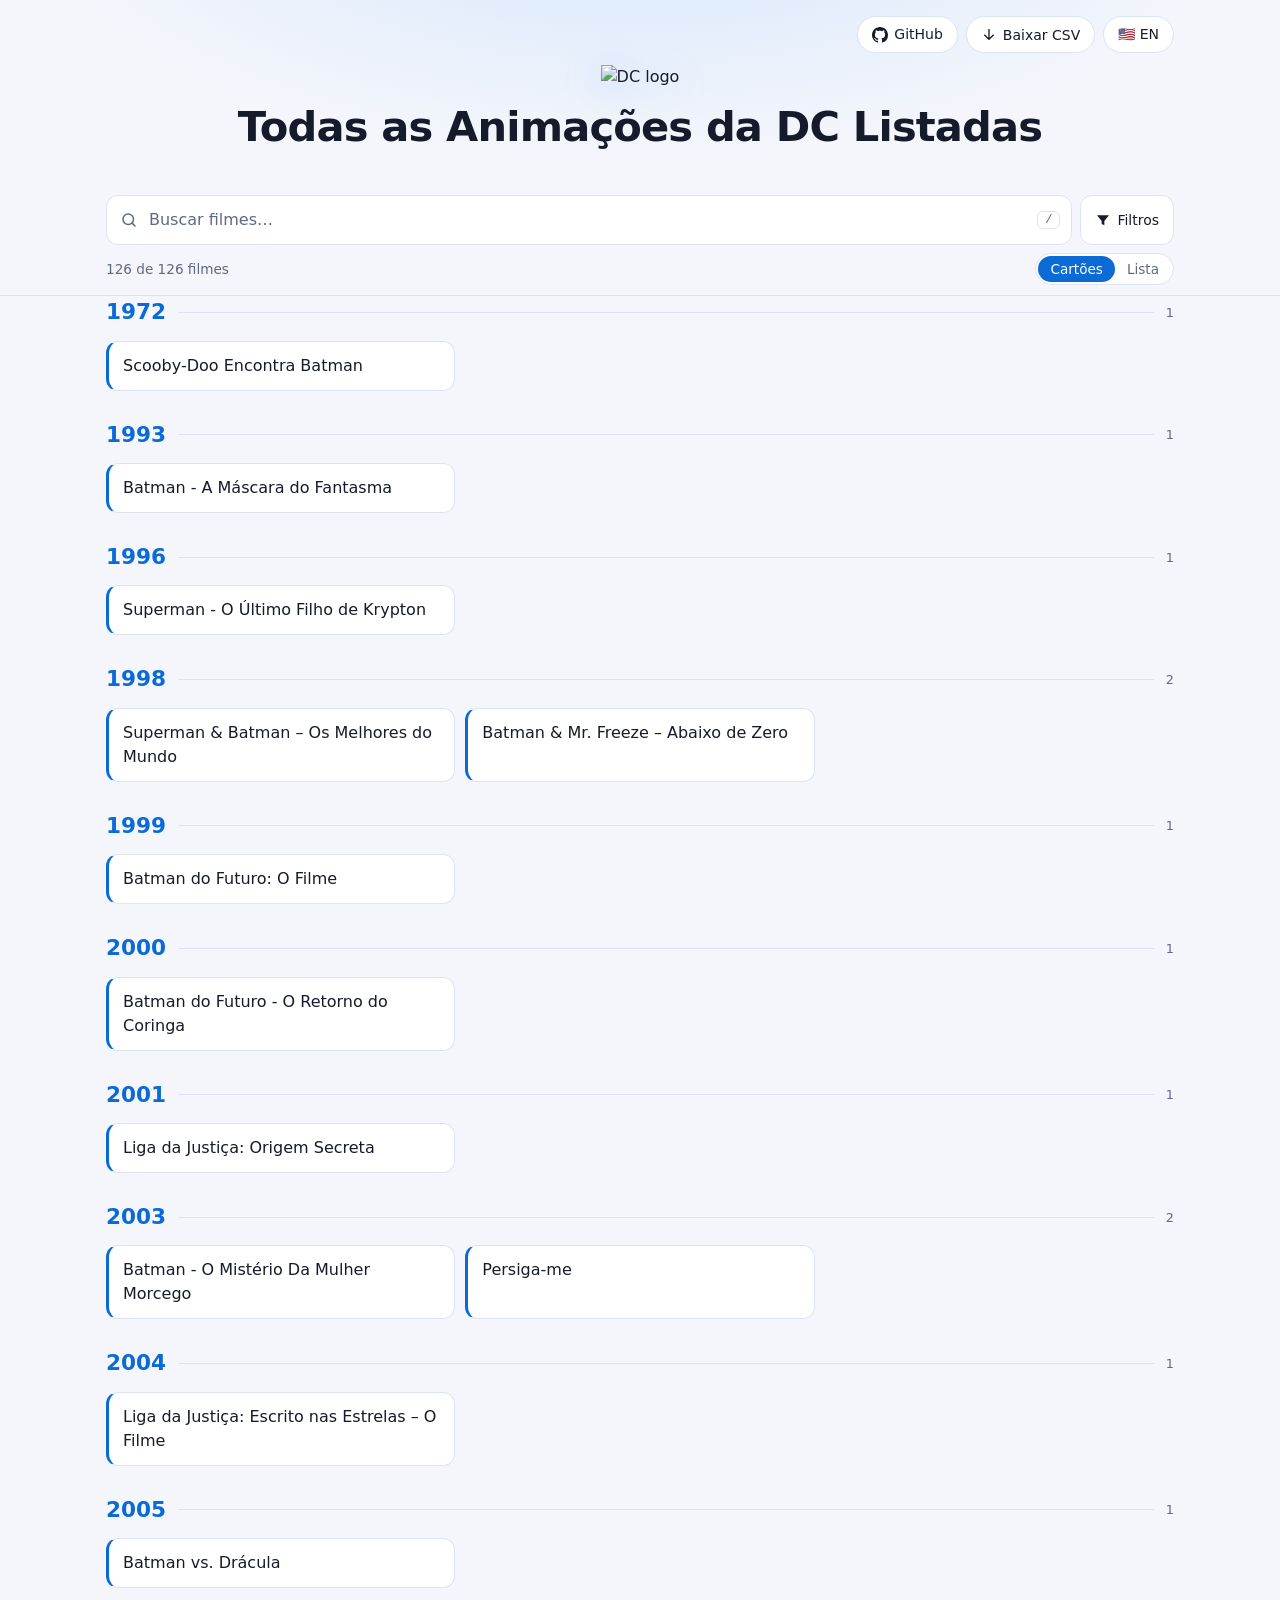
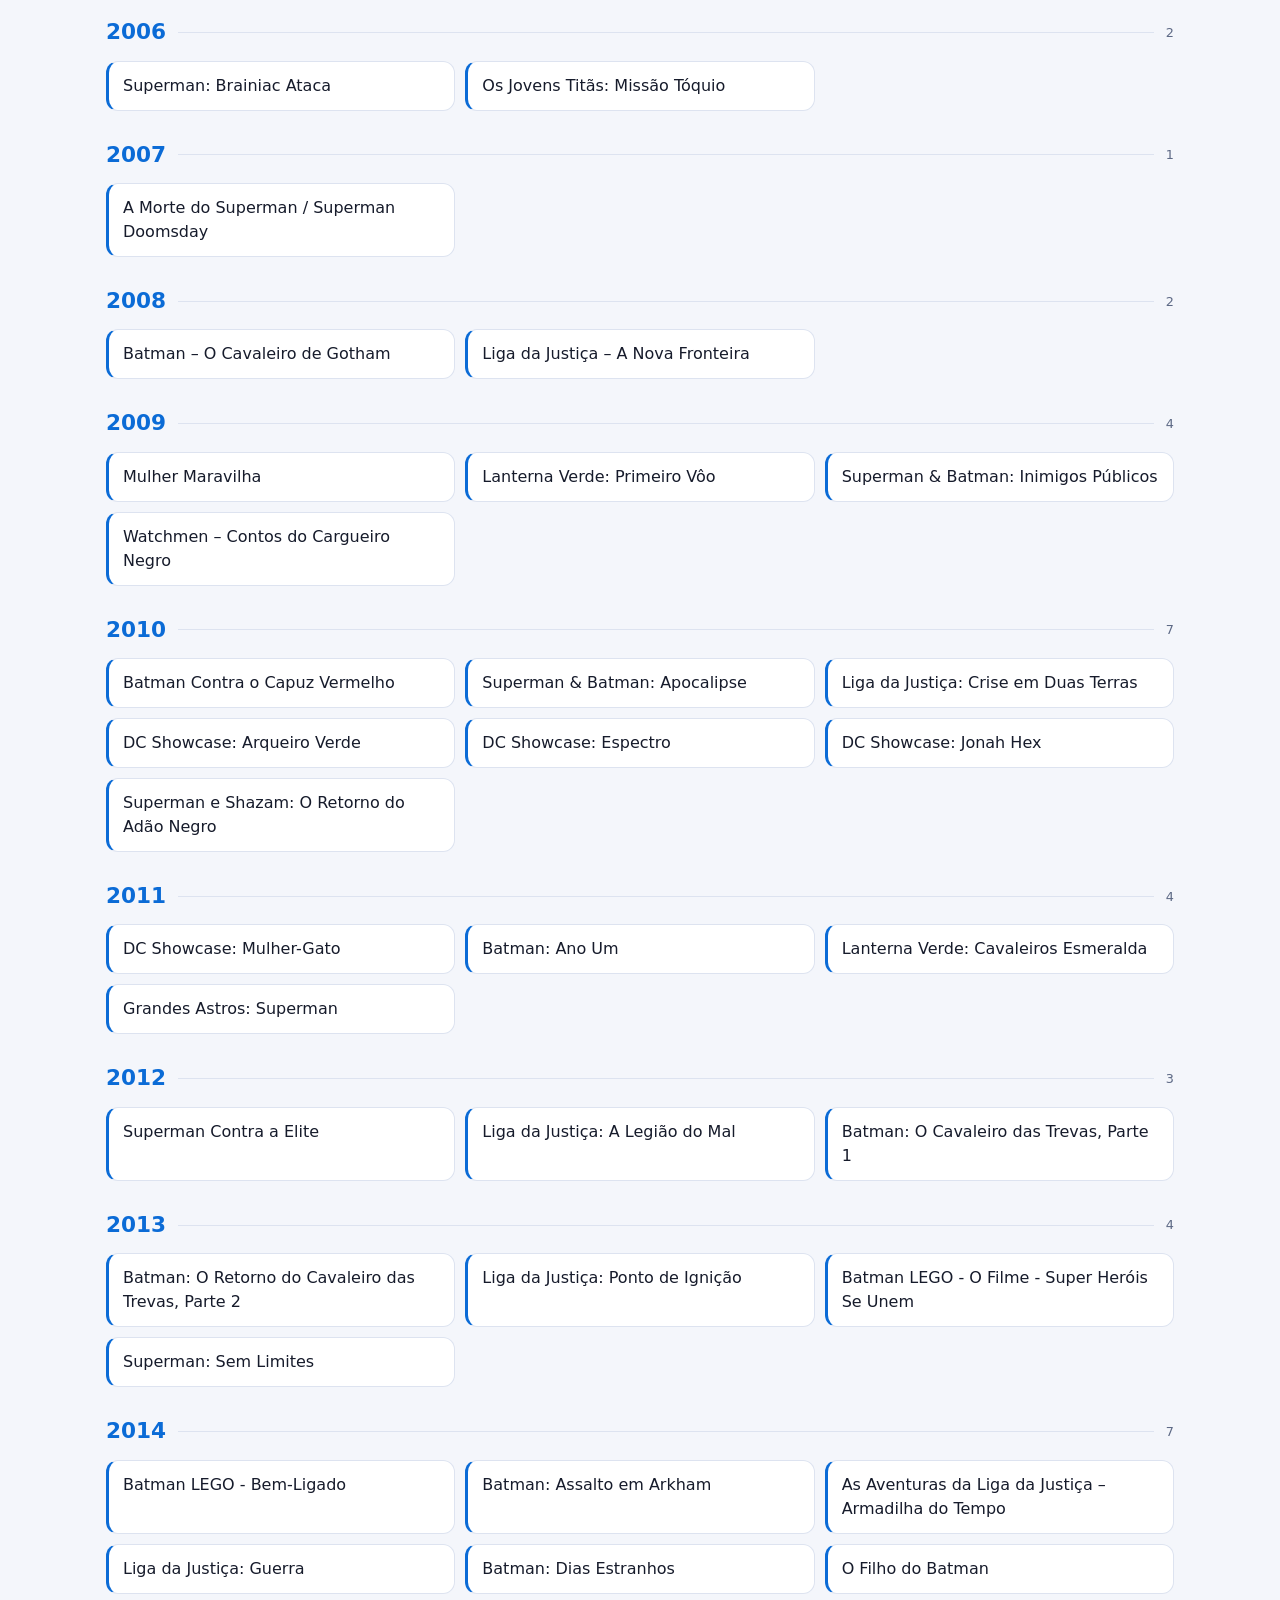
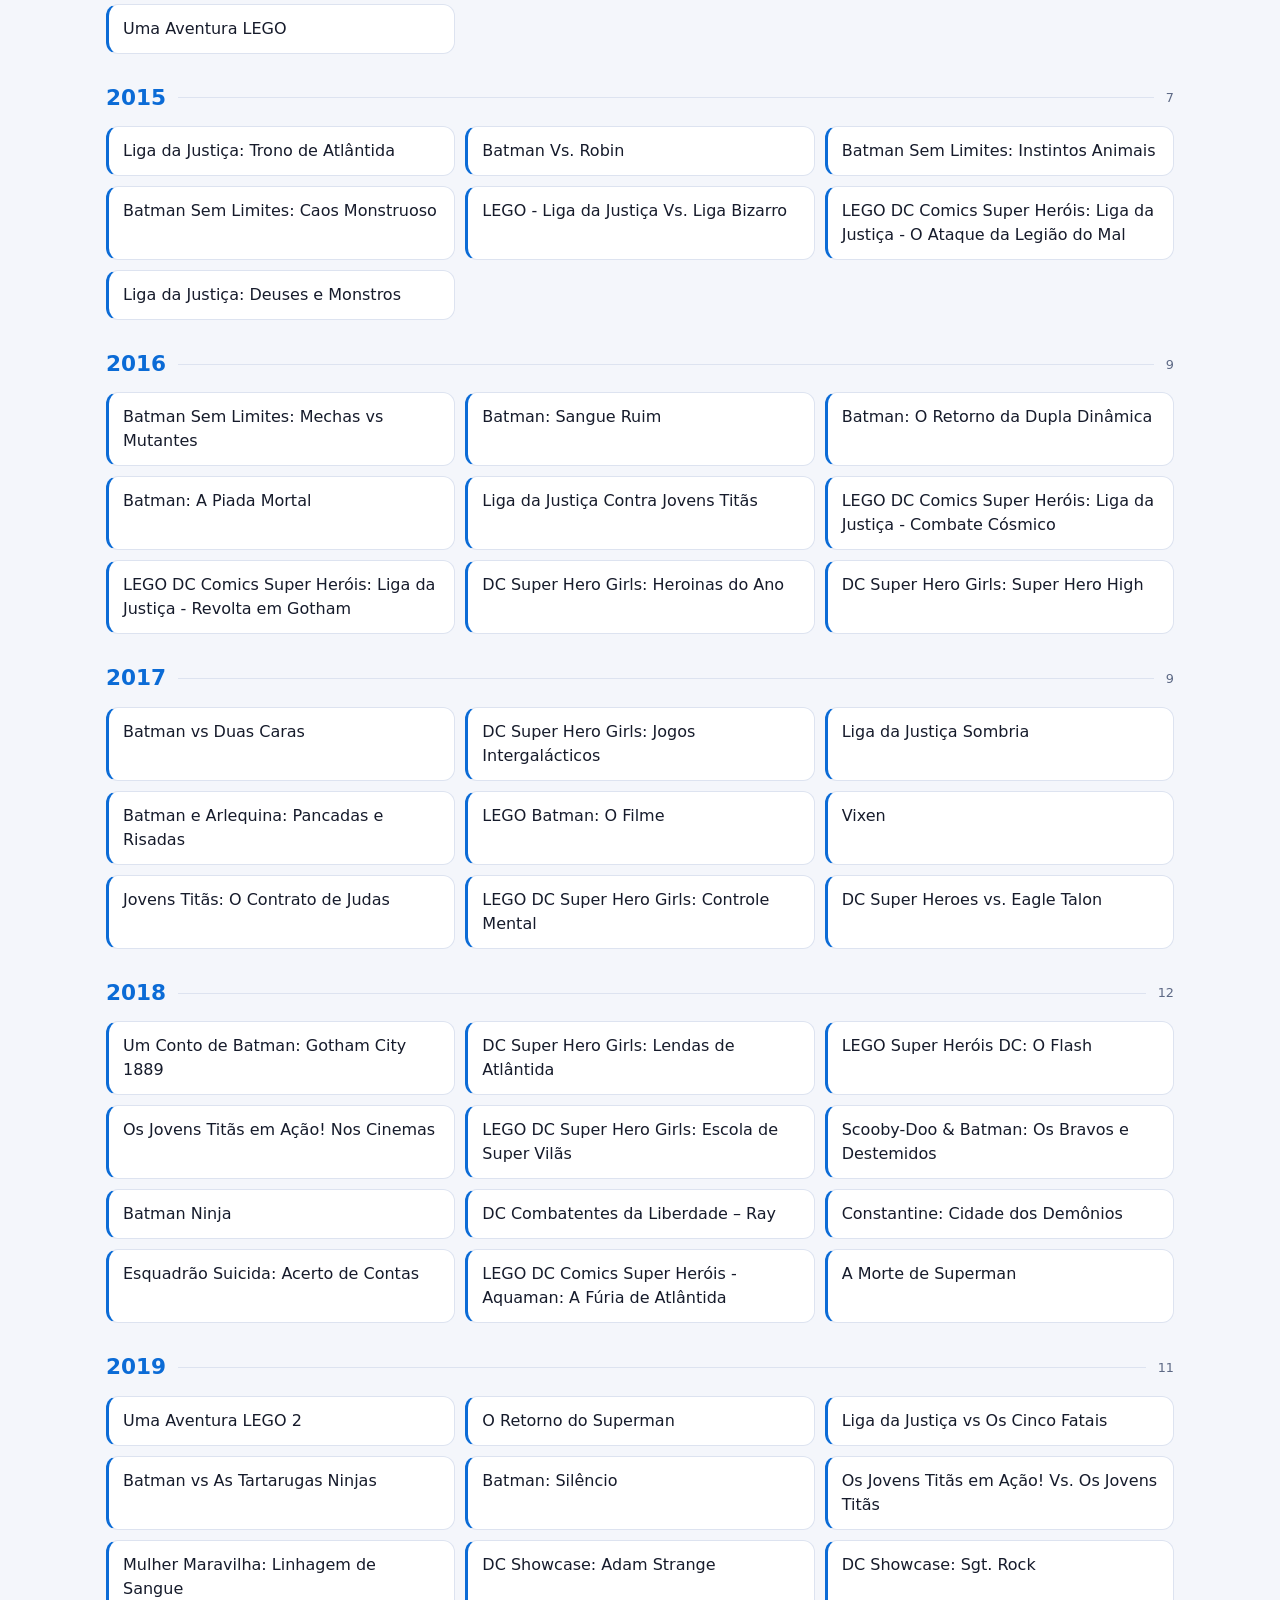
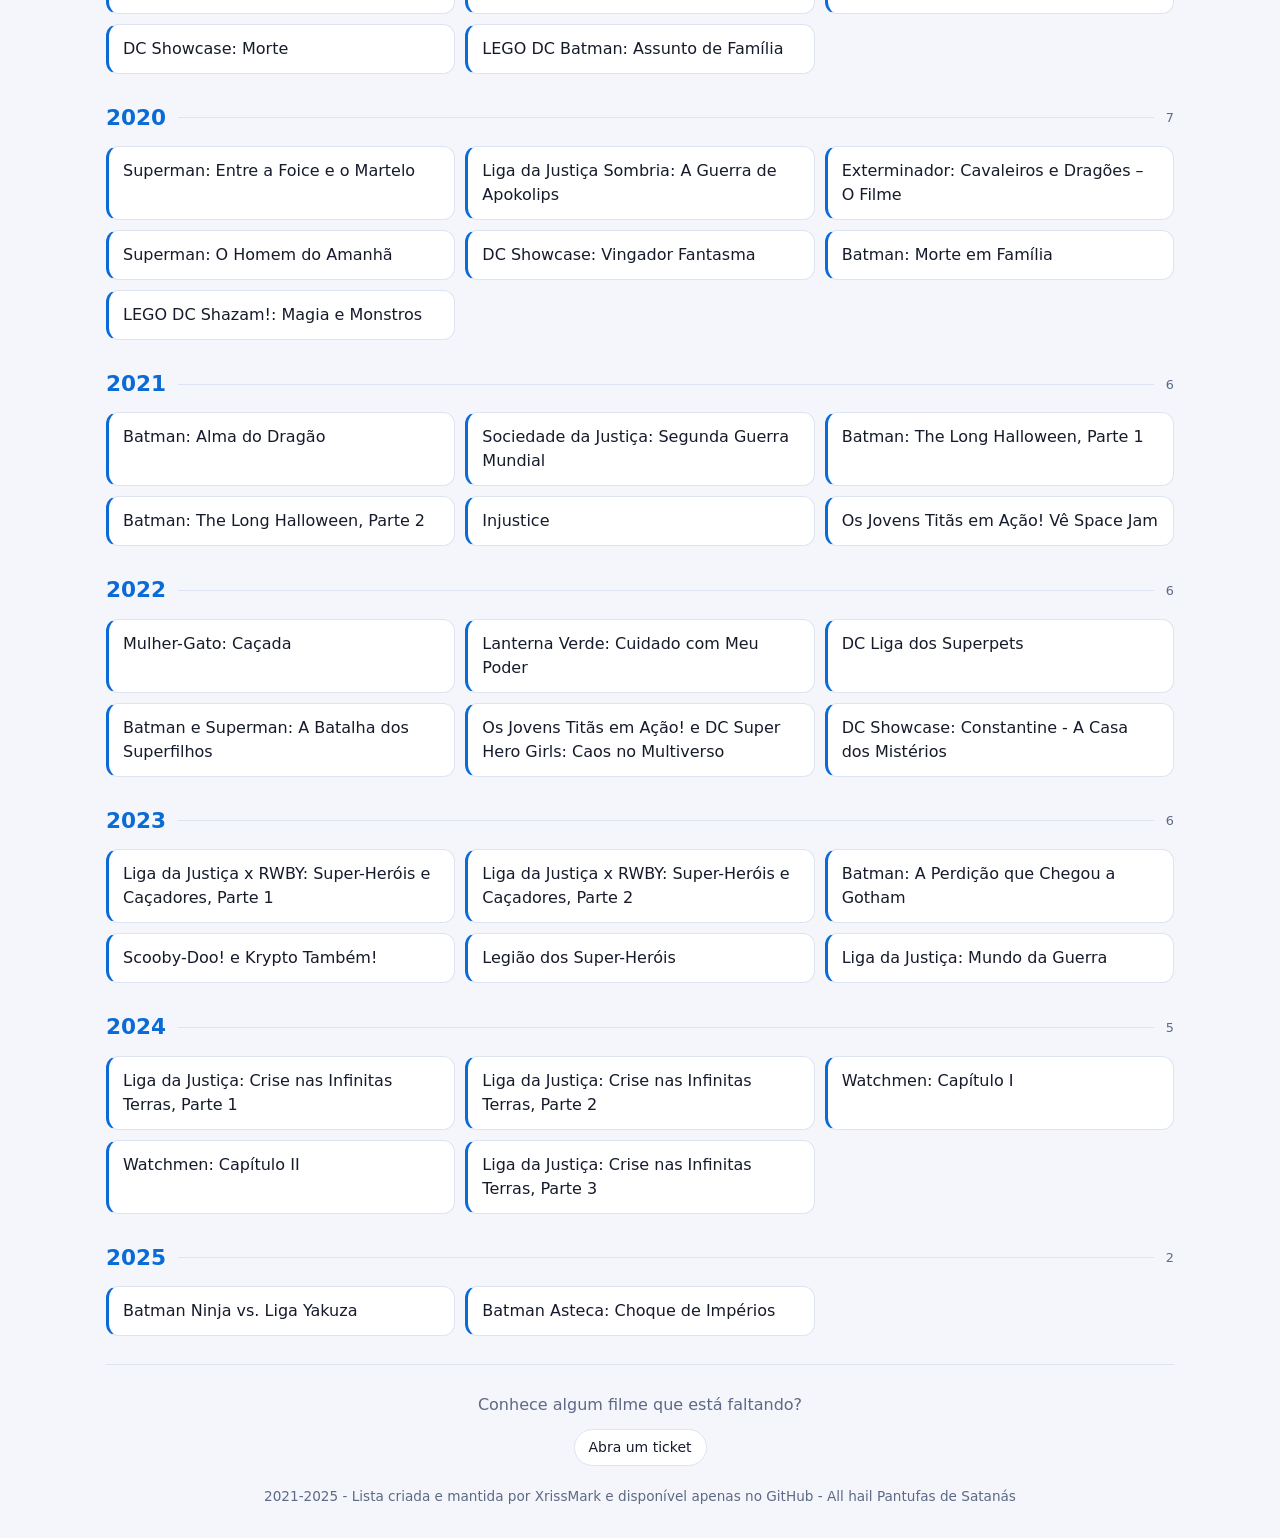
==== commit 99fc827e: "Add CSV download feature and view switching to movie listings" ====
--- a/ptbr.html
+++ b/ptbr.html
@@ -20,6 +20,7 @@
   <div class="wrap">
     <nav class="top">
       <a class="btn" href="https://github.com/xrissmark/DCList"><svg viewBox="0 0 16 16" aria-hidden="true"><path d="M8 0C3.58 0 0 3.58 0 8c0 3.54 2.29 6.53 5.47 7.59.4.07.55-.17.55-.38 0-.19-.01-.82-.01-1.49-2.01.37-2.53-.49-2.69-.94-.09-.23-.48-.94-.82-1.13-.28-.15-.68-.52-.01-.53.63-.01 1.08.58 1.23.82.72 1.21 1.87.87 2.33.66.07-.52.28-.87.51-1.07-1.78-.2-3.64-.89-3.64-3.95 0-.87.31-1.59.82-2.15-.08-.2-.36-1.02.08-2.12 0 0 .67-.21 2.2.82.64-.18 1.32-.27 2-.27s1.36.09 2 .27c1.53-1.04 2.2-.82 2.2-.82.44 1.1.16 1.92.08 2.12.51.56.82 1.27.82 2.15 0 3.07-1.87 3.75-3.65 3.95.29.25.54.73.54 1.48 0 1.07-.01 1.93-.01 2.2 0 .21.15.46.55.38A8.01 8.01 0 0 0 16 8c0-4.42-3.58-8-8-8z"/></svg> GitHub</a>
+      <button class="btn" id="download" type="button" data-file="animacoes-dc.csv" data-sep=";"><svg viewBox="0 0 24 24" aria-hidden="true"><path d="M11 3h2v13.2l5.3-5.3 1.4 1.4L12 20l-7.7-7.7 1.4-1.4 5.3 5.3z"/></svg> Baixar CSV</button>
       <a class="btn" href="index.html" hreflang="en" title="View in English">🇺🇸 EN</a>
     </nav>
     <header class="hero">
@@ -51,7 +52,13 @@
       </div>
       <div class="meta">
         <span id="count" aria-live="polite" data-of="de" data-unit="filmes"></span>
-        <button class="btn" id="clear" type="button" hidden>Remover filtros</button>
+        <div class="meta-right">
+          <button class="btn" id="clear" type="button" hidden>Remover filtros</button>
+          <div class="switch" id="views" role="group" aria-label="Visualização">
+            <button type="button" data-view="cards" aria-pressed="true">Cartões</button>
+            <button type="button" data-view="list" aria-pressed="false">Lista</button>
+          </div>
+        </div>
       </div>
     </div>
   </div>
@@ -333,6 +340,12 @@
         <li data-heroes="batman">Batman Asteca: Choque de Impérios</li>
       </ul>
     </section>
+    <table class="sheet" id="sheet" aria-label="Lista de filmes" hidden>
+      <thead>
+        <tr><th scope="col">Ano</th><th scope="col">Título</th><th scope="col">Tags</th></tr>
+      </thead>
+      <tbody></tbody>
+    </table>
     <p class="empty" id="empty" hidden>Nenhum filme encontrado.</p>
   </main>
 
--- a/css/style.css
+++ b/css/style.css
@@ -25,9 +25,9 @@
 a:hover{text-decoration:underline}
 .wrap{max-width:1100px;margin:0 auto;padding:0 16px}
 
-.top{display:flex;justify-content:flex-end;gap:8px;padding:16px 0 0}
+.top{display:flex;flex-wrap:wrap;justify-content:flex-end;gap:8px;padding:16px 0 0}
 .btn{display:inline-flex;align-items:center;gap:6px;padding:7px 14px;border:1px solid var(--line);
-  border-radius:999px;background:var(--bg2);color:var(--text);font-size:.875rem;cursor:pointer;
+  border-radius:999px;background:var(--bg2);color:var(--text);font-family:inherit;font-size:.875rem;cursor:pointer;
   transition:border-color .15s,transform .15s}
 .btn:hover{border-color:var(--accent);text-decoration:none;transform:translateY(-1px)}
 .btn svg{width:16px;height:16px;fill:currentColor}
@@ -67,9 +67,10 @@
   color:var(--muted);font:inherit;font-size:.85rem;cursor:pointer;transition:all .15s}
 .chip:hover{color:var(--text);border-color:var(--accent)}
 .chip[aria-pressed="true"]{background:var(--accent);border-color:var(--accent);color:#fff}
-.meta{display:flex;justify-content:space-between;align-items:center;margin-top:8px;color:var(--muted);font-size:.85rem;min-height:30px}
+.meta{display:flex;justify-content:space-between;align-items:center;margin-top:8px;color:var(--muted);font-size:.85rem;min-height:30px;flex-wrap:wrap;gap:6px 12px}
+.meta-right{display:flex;flex-wrap:wrap;justify-content:flex-end;align-items:center;gap:8px;margin-left:auto}
 .meta .btn{padding:4px 12px;font-family:inherit;font-size:.8rem}
-.meta .btn:disabled{opacity:.45;cursor:default;border-color:var(--line);transform:none}
+.btn:disabled{opacity:.45;cursor:default;border-color:var(--line);transform:none}
 
 main{margin-top:20px}
 section.year{margin:0 0 28px}
@@ -81,6 +82,18 @@
   border-left:3px solid var(--accent);transition:background .15s,transform .15s,box-shadow .15s}
 .movies li:hover{background:var(--card-h);transform:translateY(-2px);box-shadow:var(--shadow)}
 mark{background:var(--mark);color:var(--mark-t);border-radius:3px;padding:0 1px}
+.sheet{width:100%;table-layout:fixed;border-collapse:separate;border-spacing:0;margin-bottom:28px;
+  border:1px solid var(--line);border-radius:12px;background:var(--card)}
+.sheet th,.sheet td{padding:9px 14px;text-align:left;vertical-align:top;border-bottom:1px solid var(--line)}
+.sheet th{position:sticky;top:var(--bar-h,0);z-index:5;background:var(--bg2);color:var(--muted);font-size:.8rem;
+  font-weight:600;letter-spacing:.04em;text-transform:uppercase}
+.sheet th:first-child{width:84px;border-top-left-radius:12px}
+.sheet th:last-child{width:36%;border-top-right-radius:12px}
+.sheet tbody tr:last-child td{border-bottom:0}
+.sheet tbody tr:hover td{background:var(--card-h)}
+.sheet td:first-child{color:var(--accent2);font-variant-numeric:tabular-nums}
+.tag{display:inline-block;margin:1px 4px 1px 0;padding:0 8px;border:1px solid var(--line);border-radius:999px;
+  color:var(--muted);font-size:.75rem;line-height:20px}
 [hidden]{display:none!important}
 .empty{text-align:center;color:var(--muted);padding:48px 0}
 
@@ -88,5 +101,6 @@
 .cta p{margin:0 0 12px}
 footer{text-align:center;color:var(--muted);font-size:.85rem;padding:12px 0 32px}
 @media (max-width:640px){.bar.open{position:static}}
-@media (max-width:520px){.hero img{width:96px;height:96px}ul.movies{grid-template-columns:1fr}.search kbd{display:none}}
+@media (max-width:520px){.hero img{width:96px;height:96px}ul.movies{grid-template-columns:1fr}.search kbd{display:none}
+  .sheet th,.sheet td{padding:8px}.sheet th:first-child{width:56px}.sheet th:last-child{width:38%}}
 @media (prefers-reduced-motion:reduce){*{transition:none!important;scroll-behavior:auto!important}}
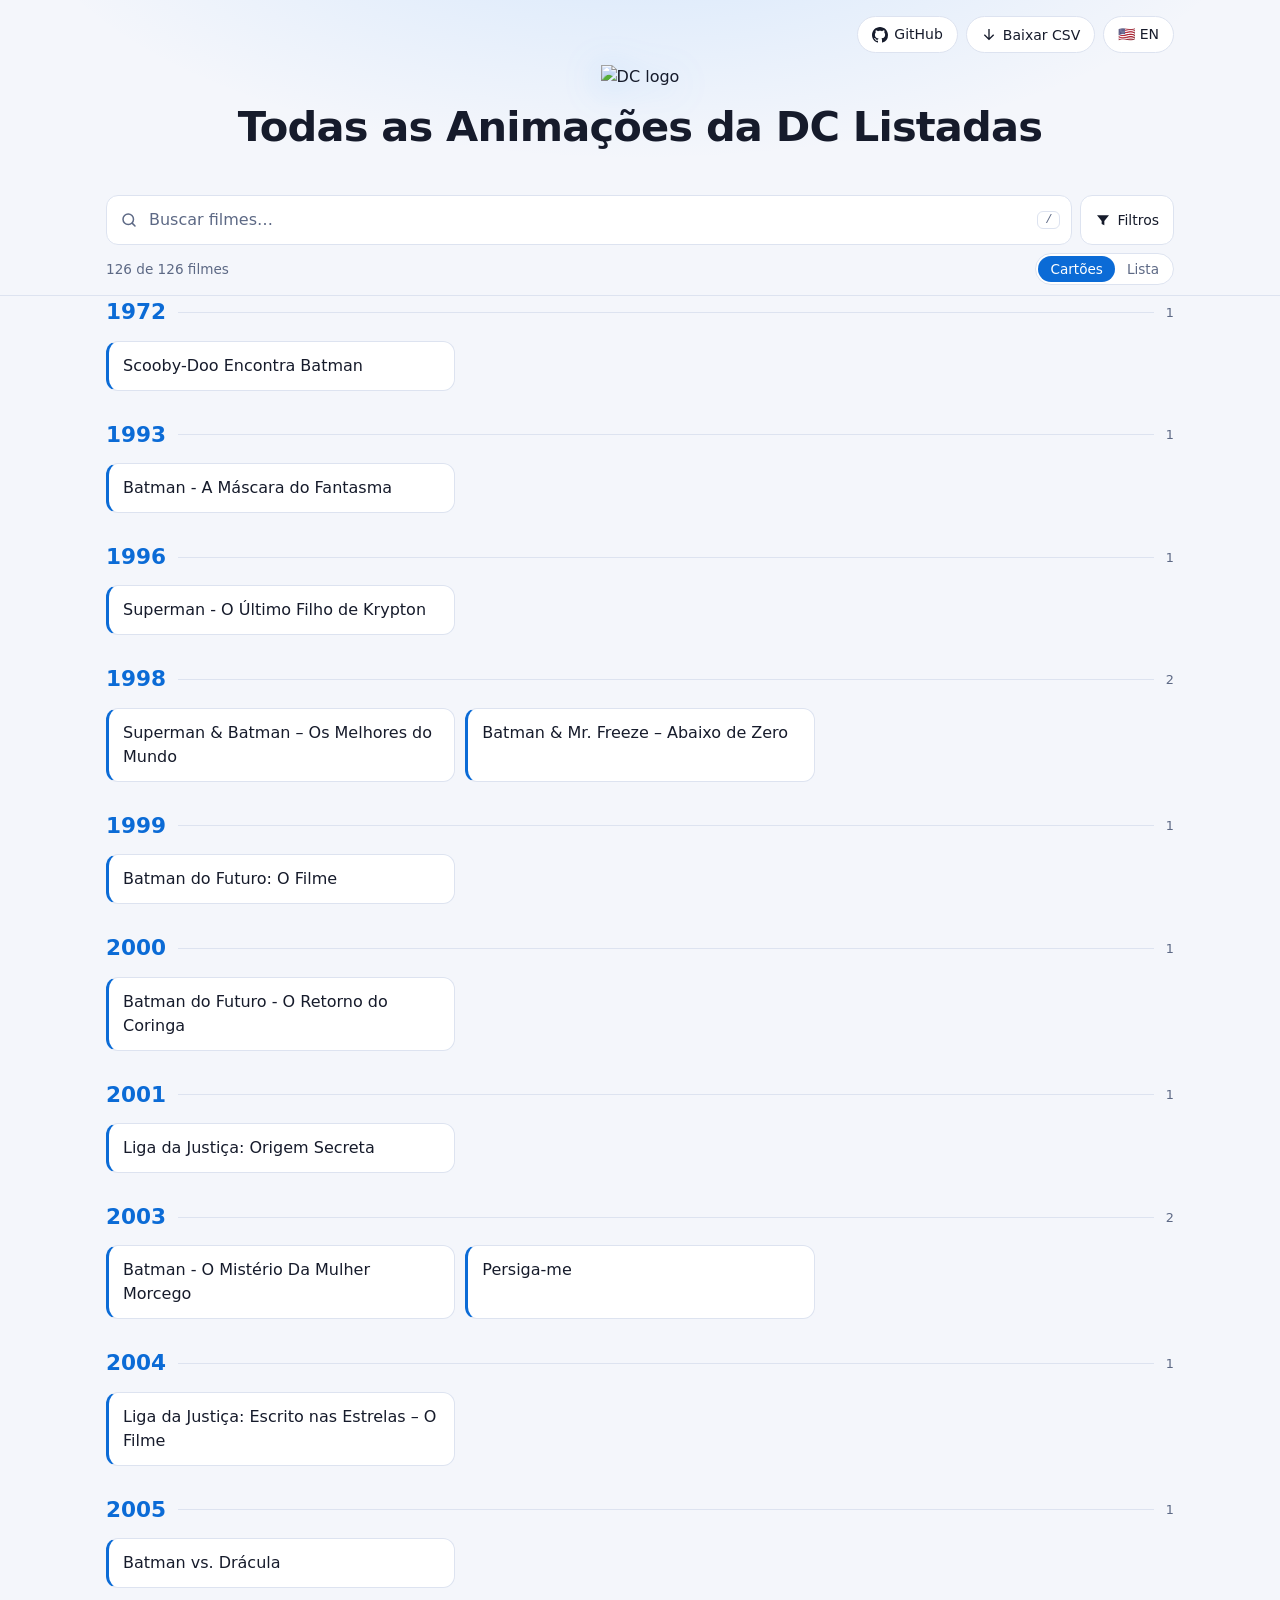
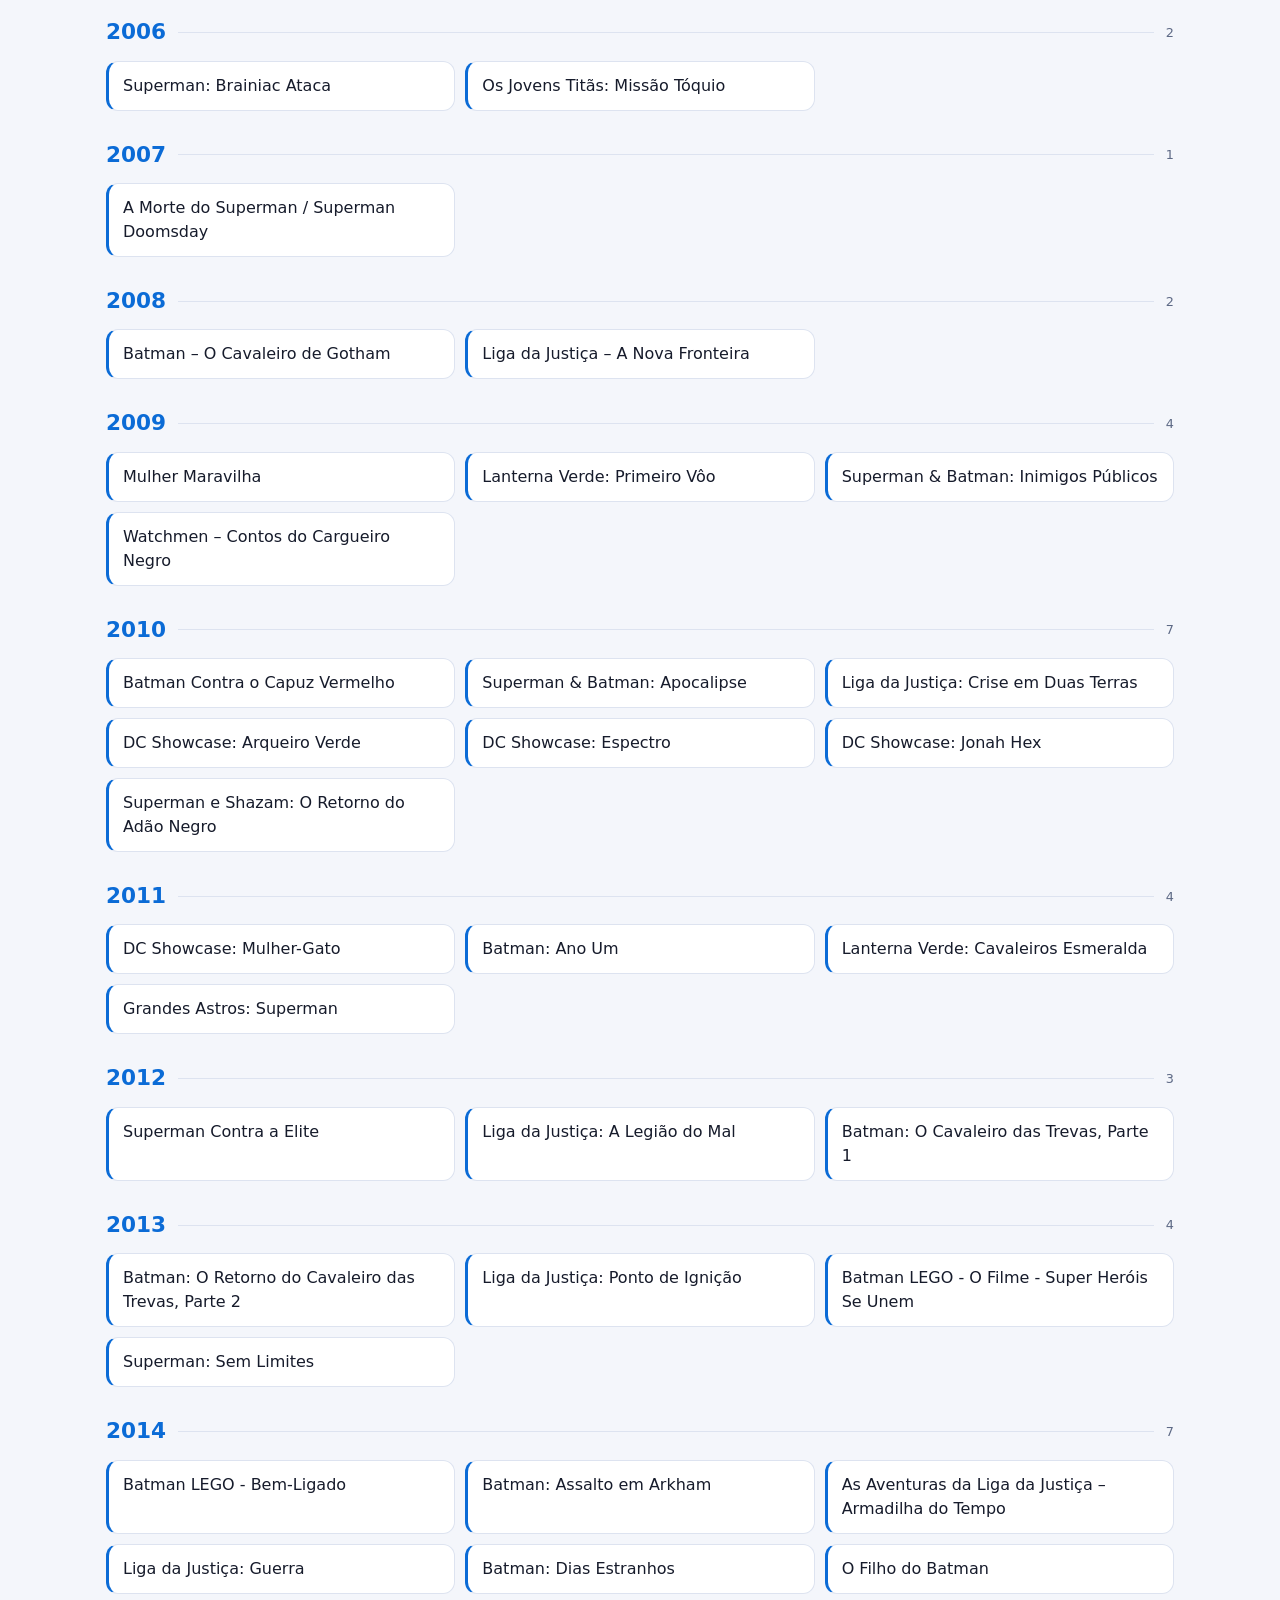
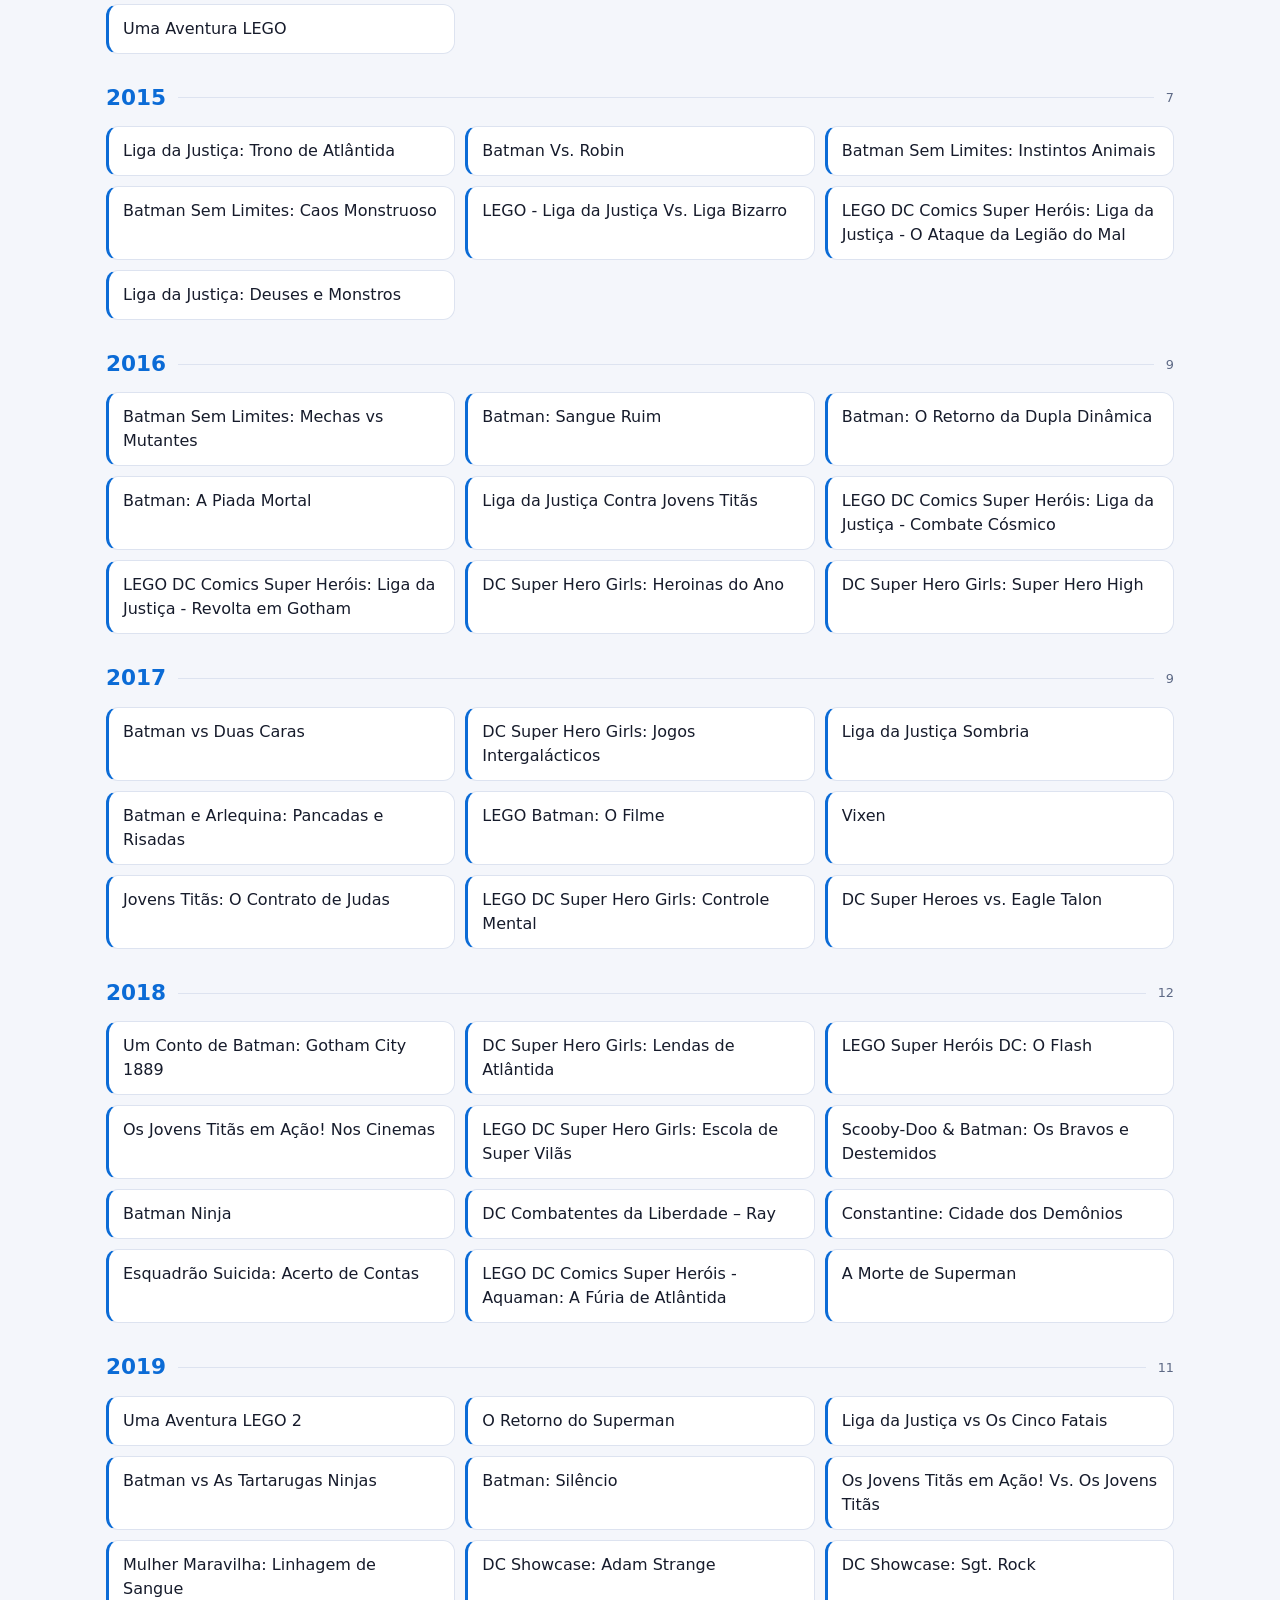
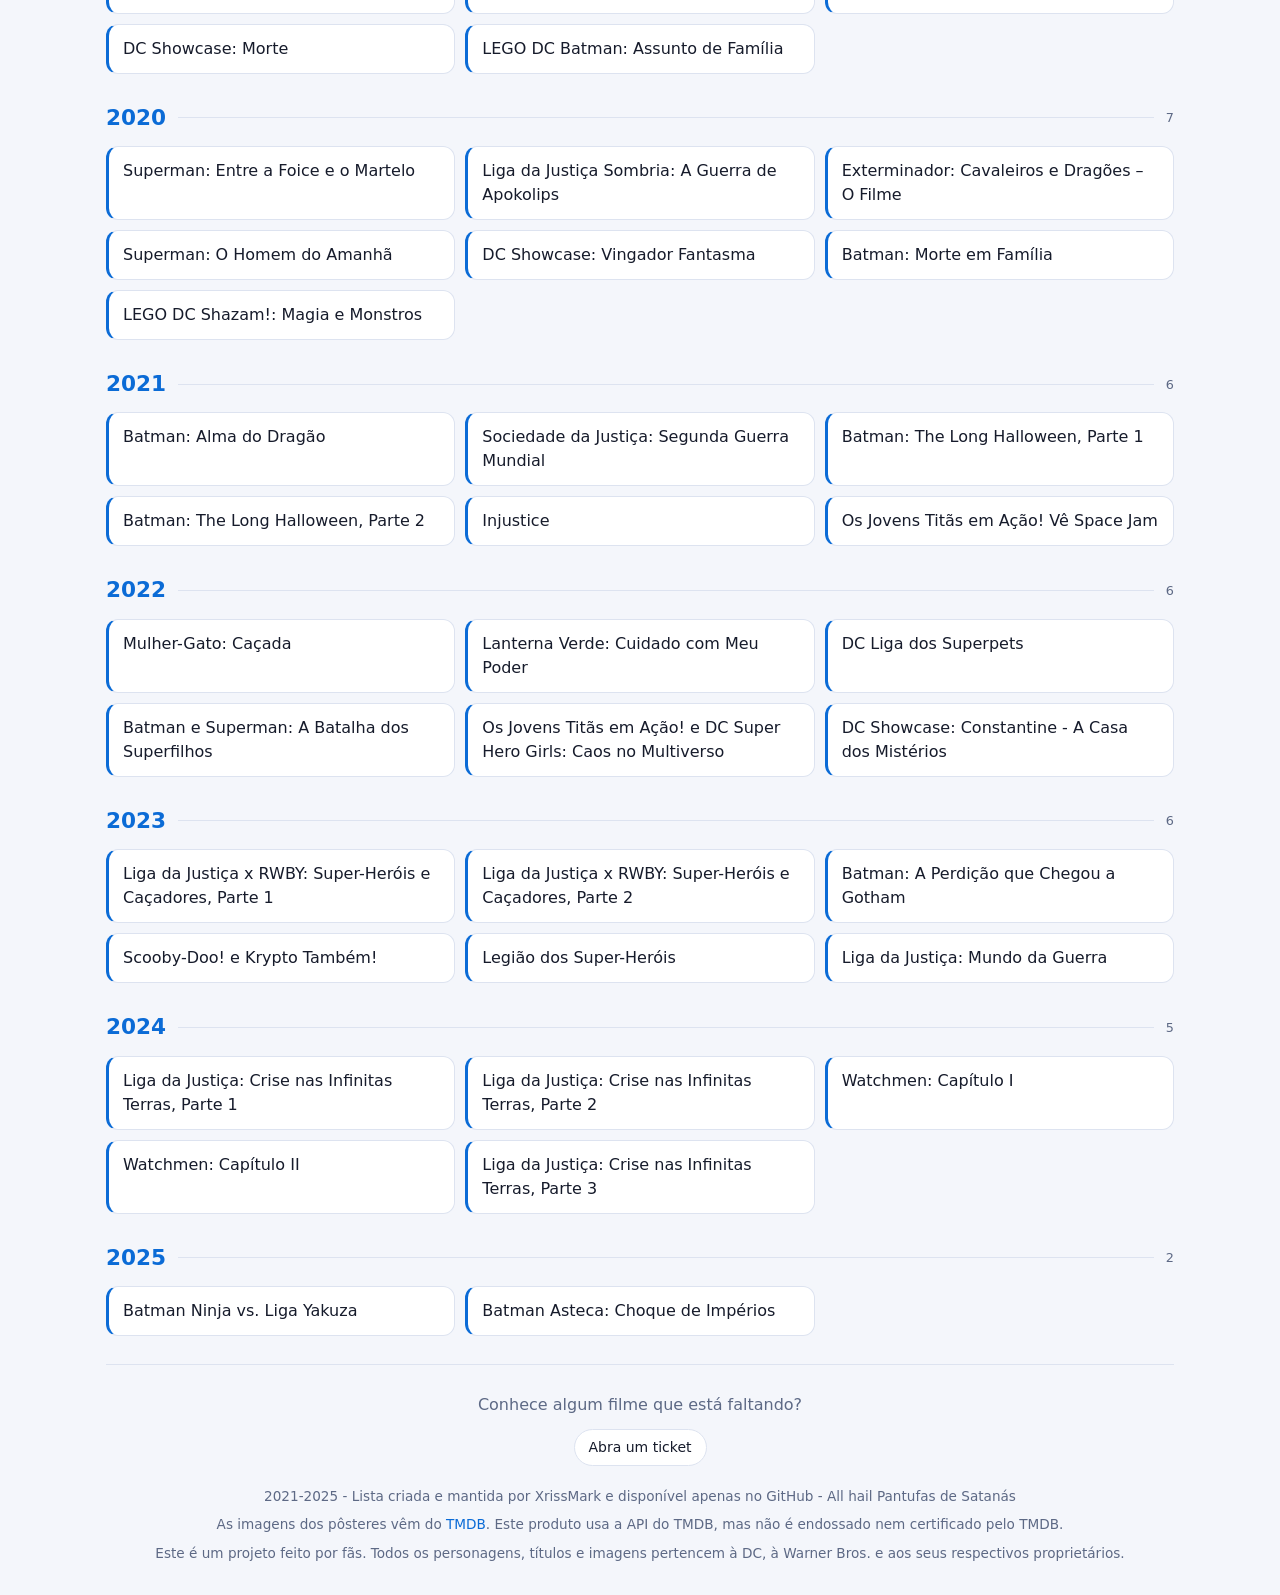
==== commit 5001d236: "Add script to fetch movie posters from TMDB - Created `fetch-posters.mjs` to download US posters for" ====
--- a/ptbr.html
+++ b/ptbr.html
@@ -354,7 +354,11 @@
       <p>Conhece algum filme que está faltando?</p>
       <a class="btn" href="https://github.com/xrissmark/DCList/issues">Abra um ticket</a>
     </div>
-    <footer>2021-2025 - Lista criada e mantida por XrissMark e disponível apenas no GitHub - All hail Pantufas de Satanás</footer>
+    <footer>
+      2021-2025 - Lista criada e mantida por XrissMark e disponível apenas no GitHub - All hail Pantufas de Satanás
+      <p>As imagens dos pôsteres vêm do <a href="https://www.themoviedb.org/">TMDB</a>. Este produto usa a API do TMDB, mas não é endossado nem certificado pelo TMDB.</p>
+      <p>Este é um projeto feito por fãs. Todos os personagens, títulos e imagens pertencem à DC, à Warner Bros. e aos seus respectivos proprietários.</p>
+    </footer>
   </div>
 </body>
 </html>
--- a/css/style.css
+++ b/css/style.css
@@ -100,6 +100,7 @@
 .cta{text-align:center;border-top:1px solid var(--line);padding:28px 0 8px;color:var(--muted)}
 .cta p{margin:0 0 12px}
 footer{text-align:center;color:var(--muted);font-size:.85rem;padding:12px 0 32px}
+footer p{margin:8px 0 0}
 @media (max-width:640px){.bar.open{position:static}}
 @media (max-width:520px){.hero img{width:96px;height:96px}ul.movies{grid-template-columns:1fr}.search kbd{display:none}
   .sheet th,.sheet td{padding:8px}.sheet th:first-child{width:56px}.sheet th:last-child{width:38%}}
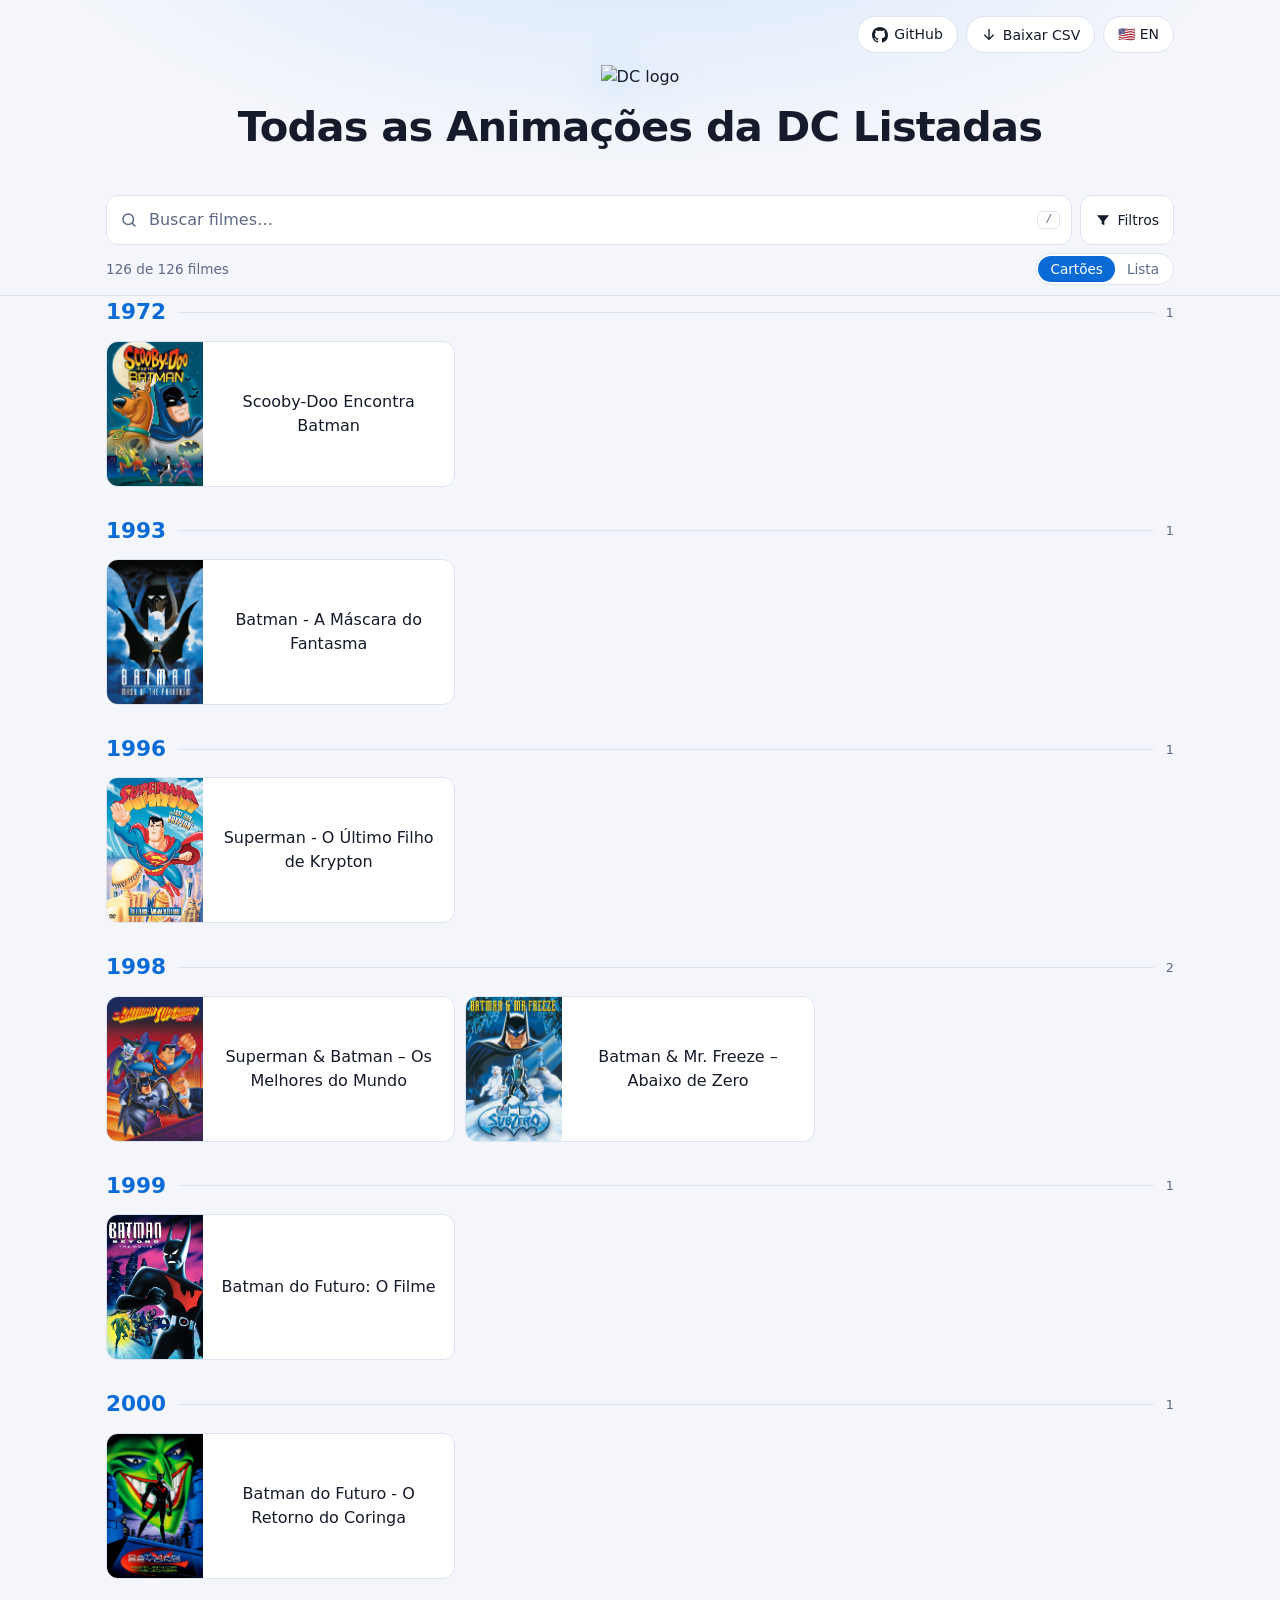
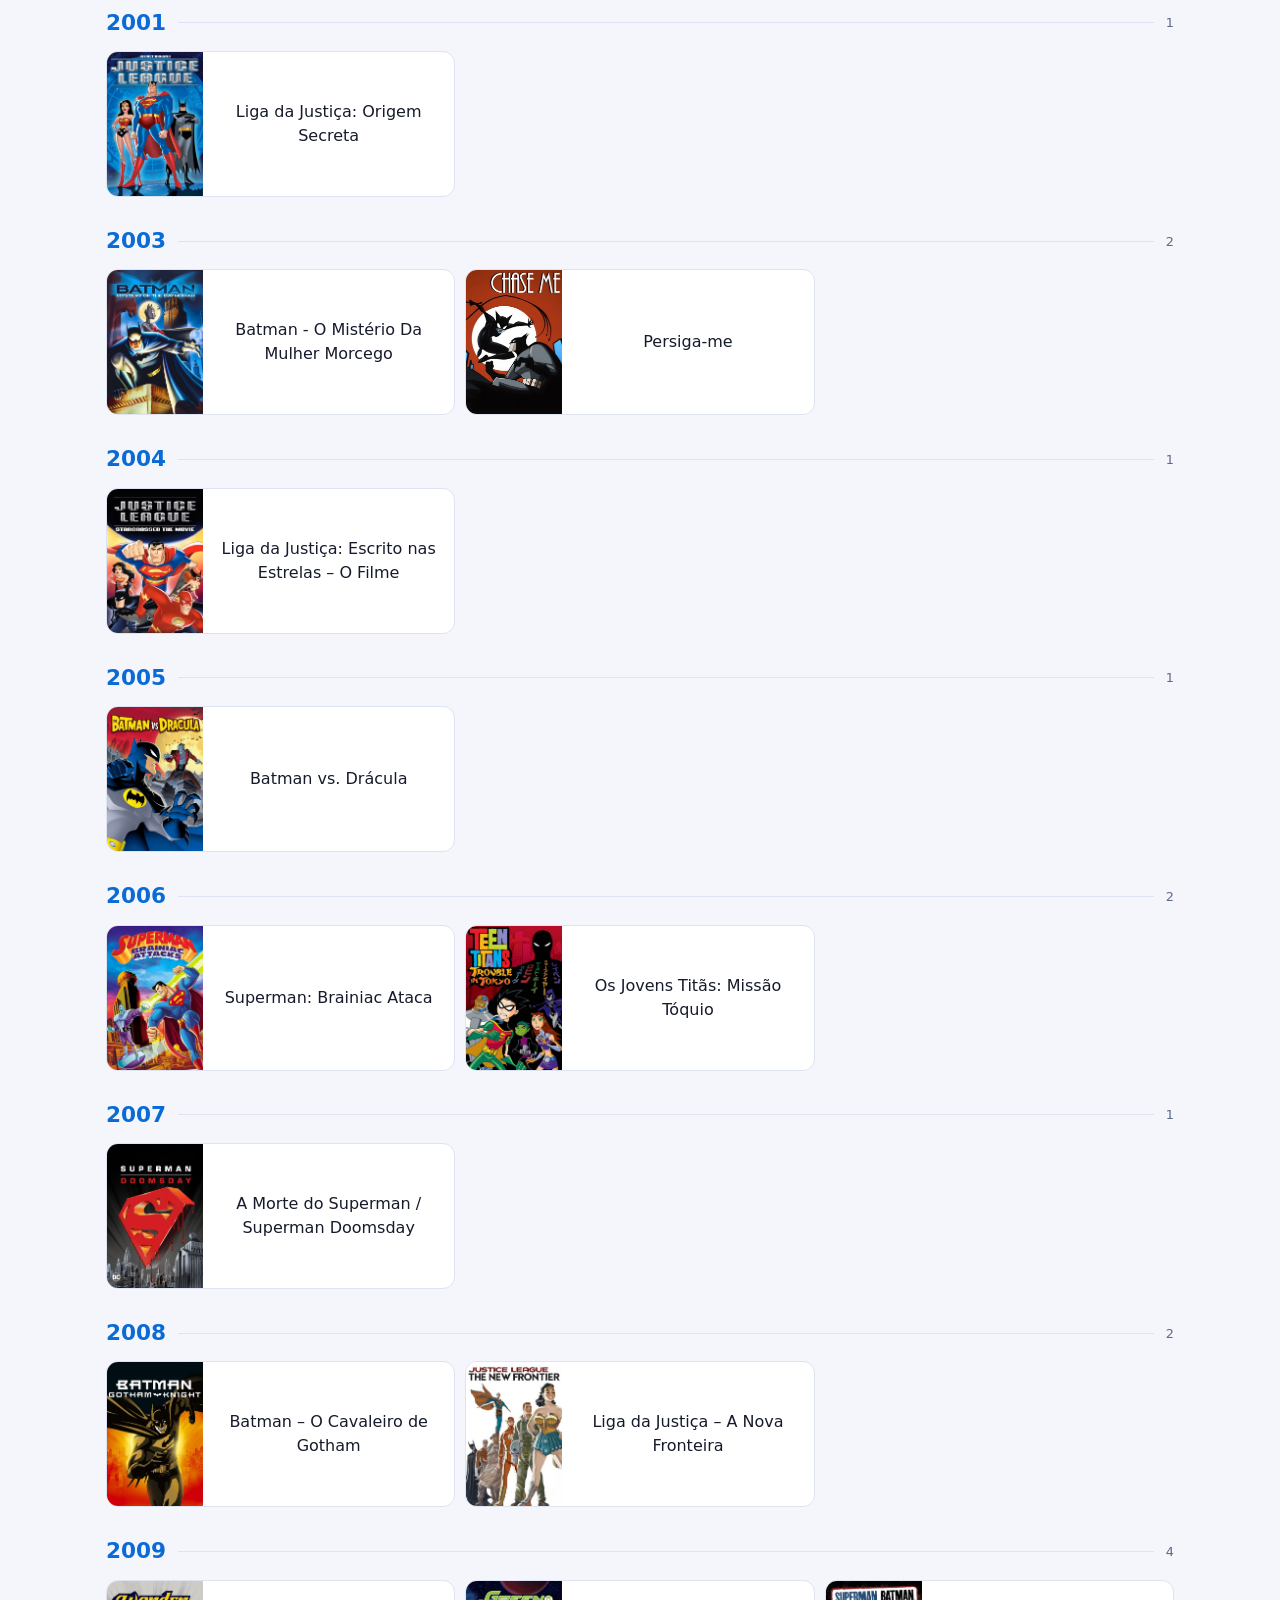
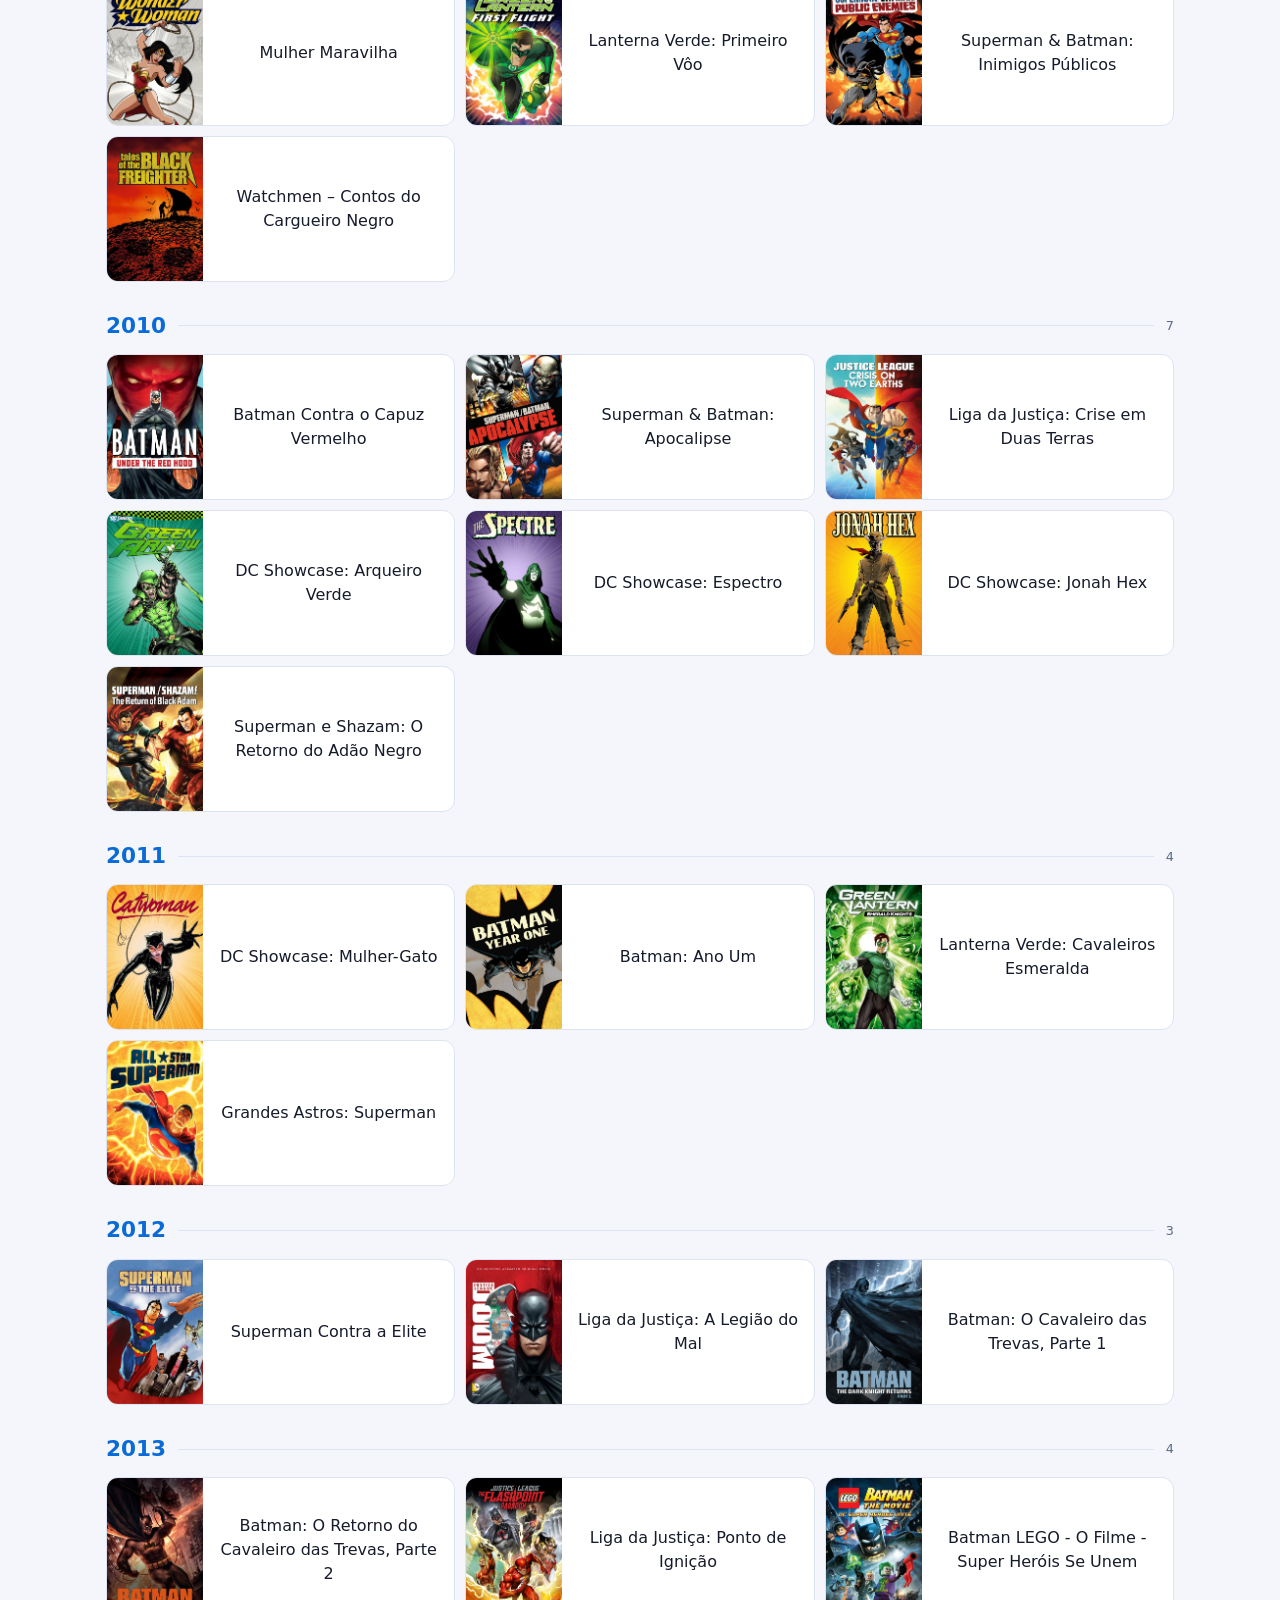
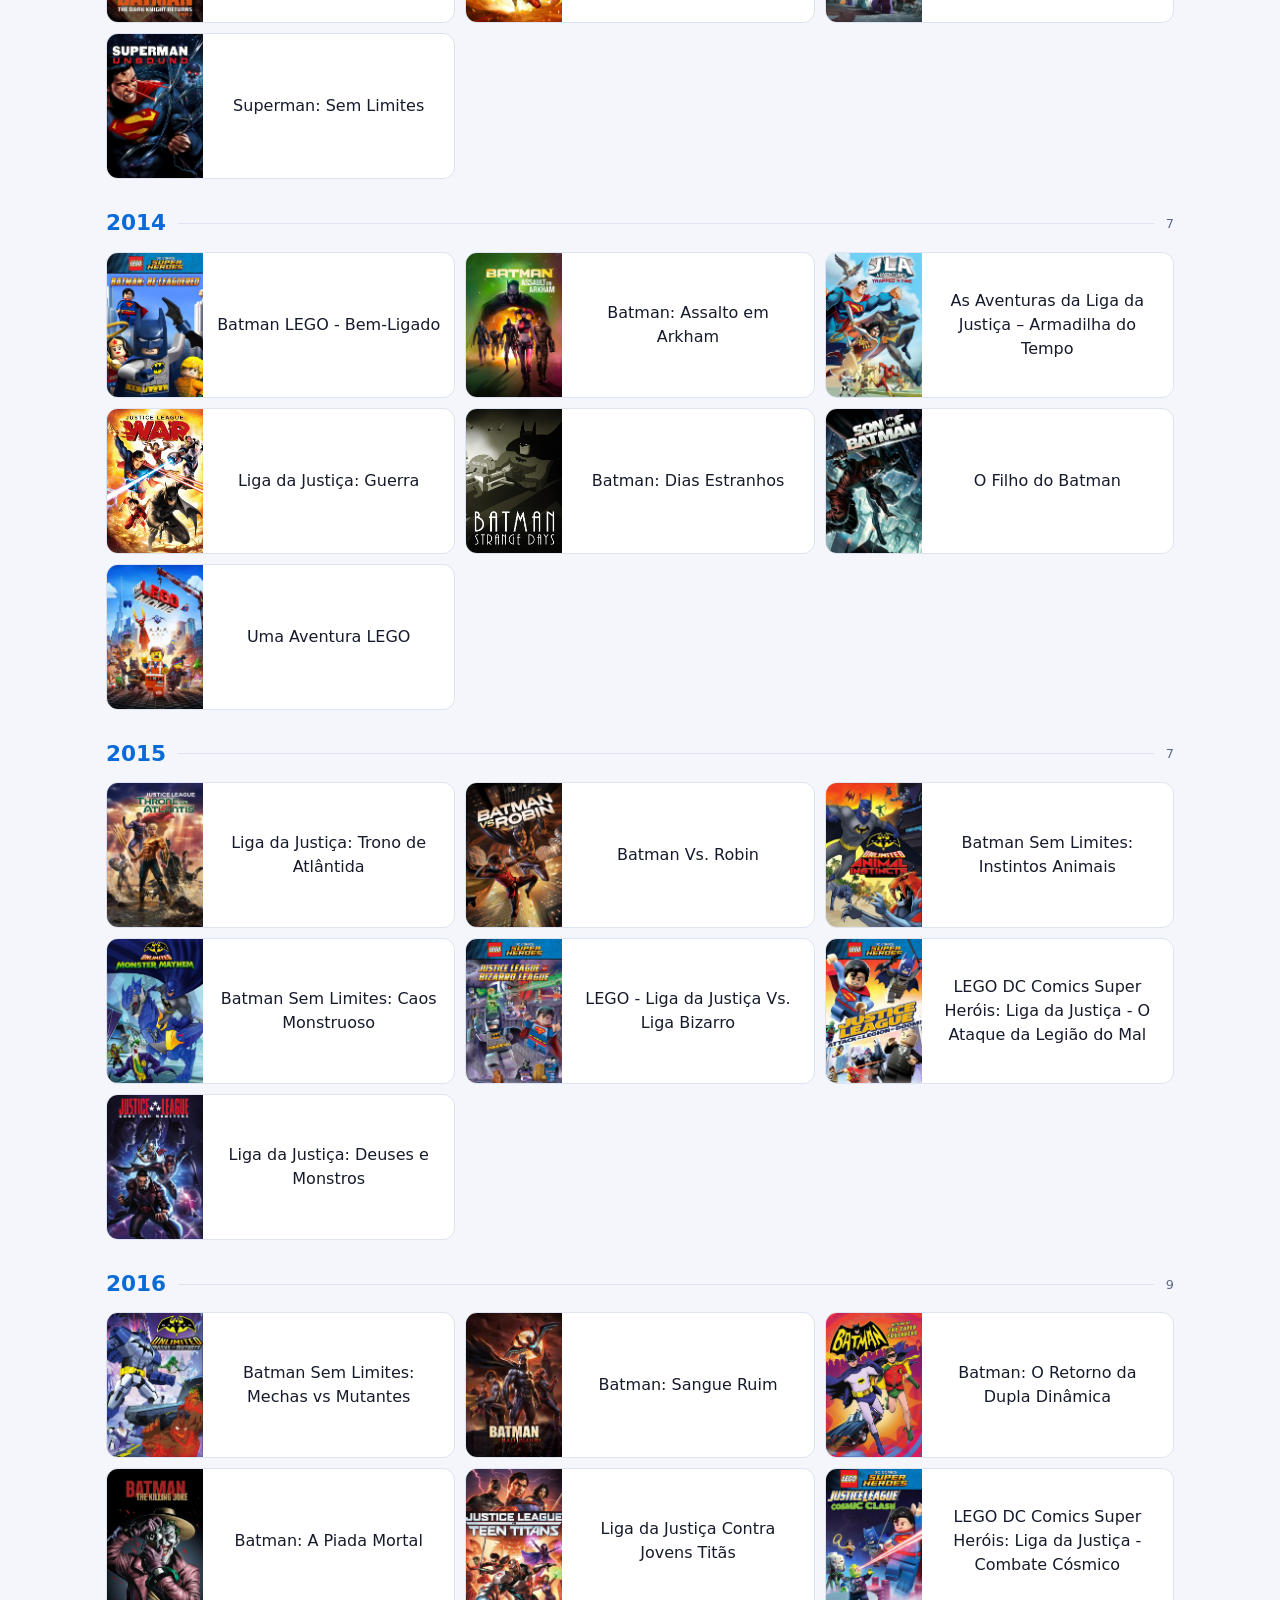
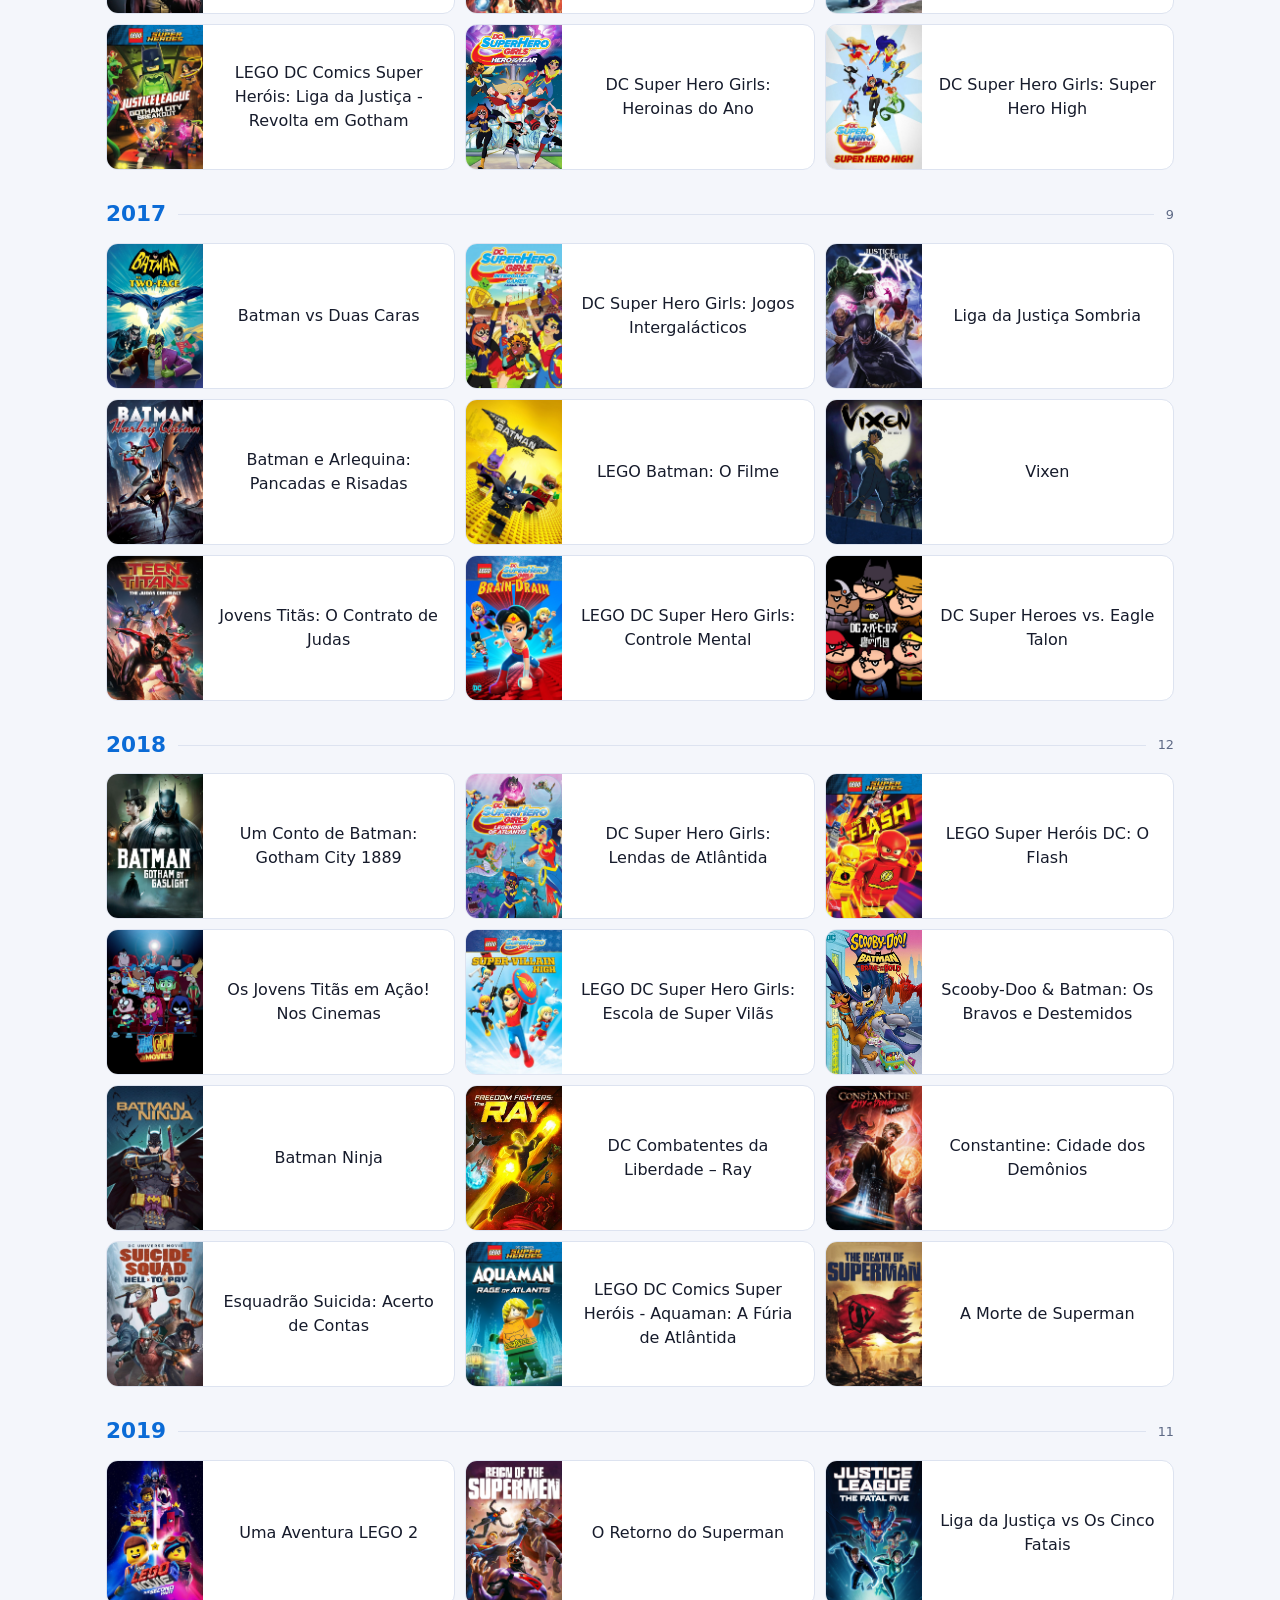
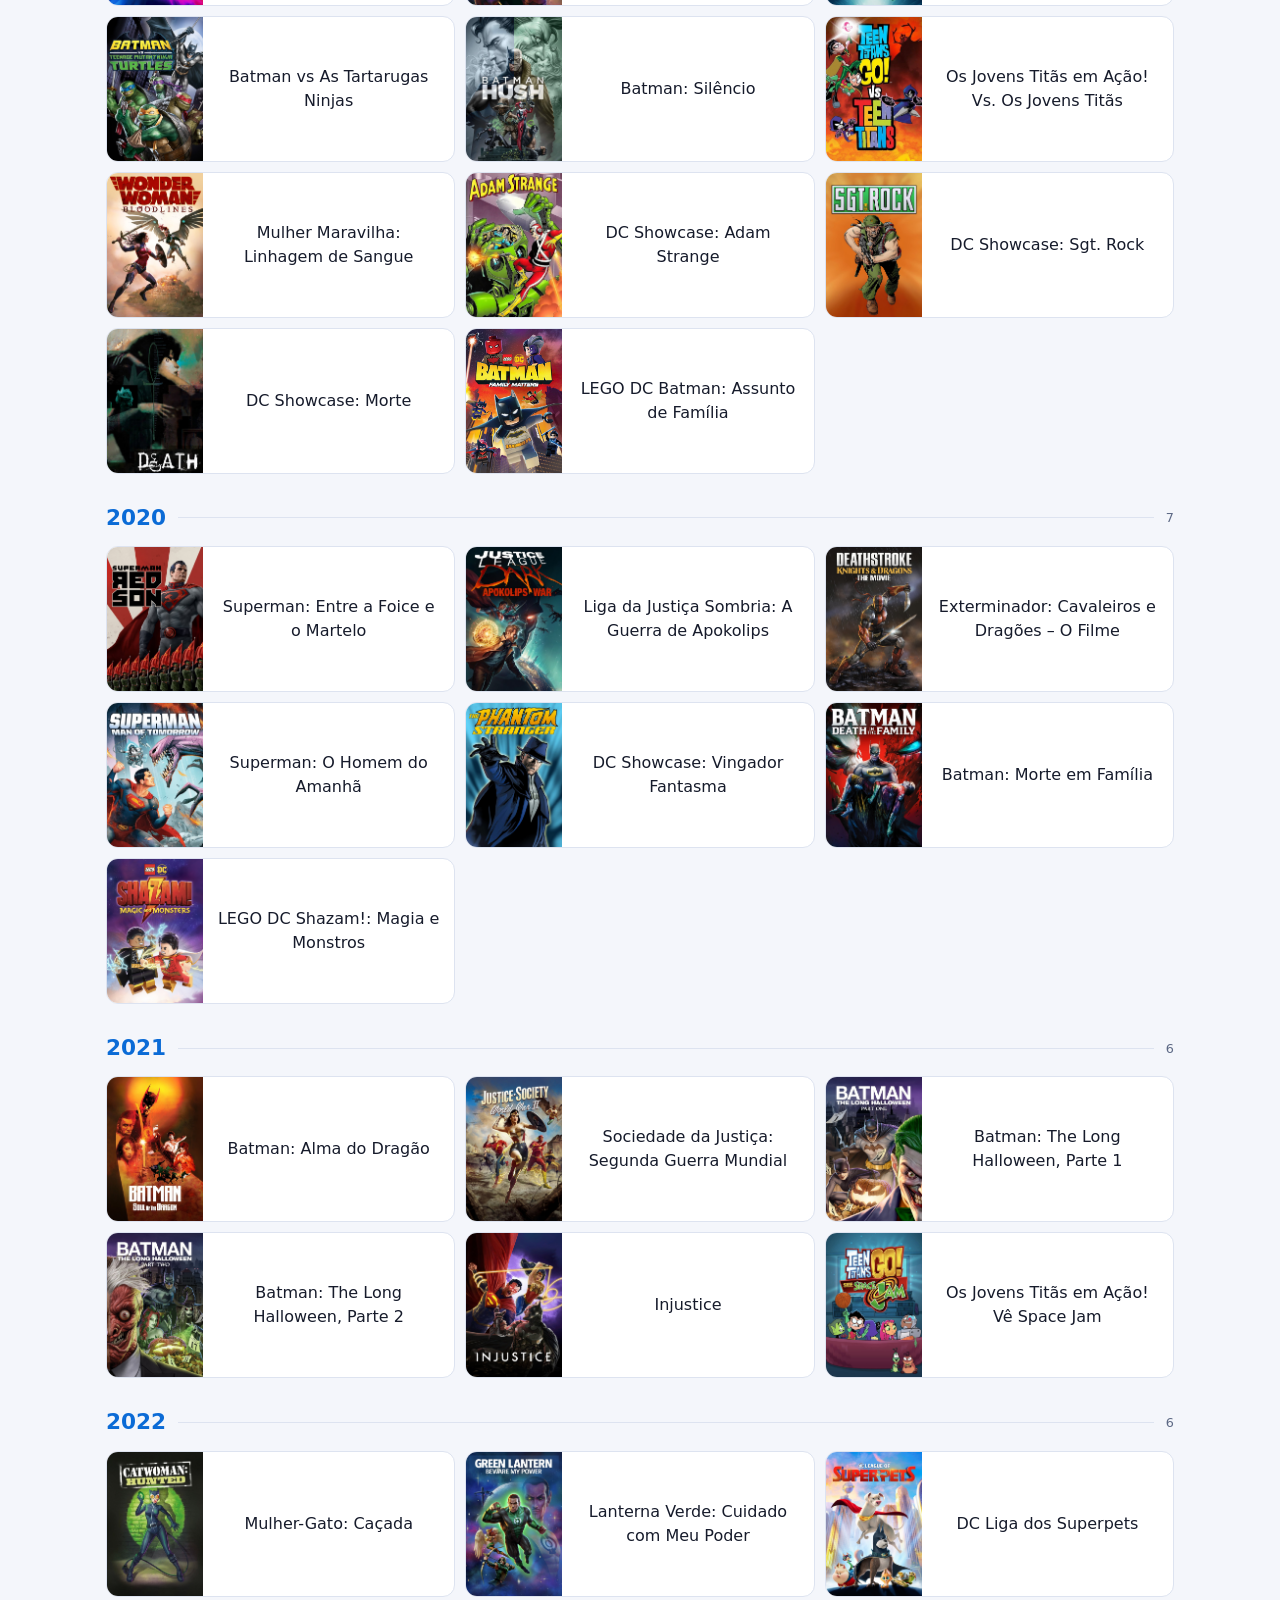
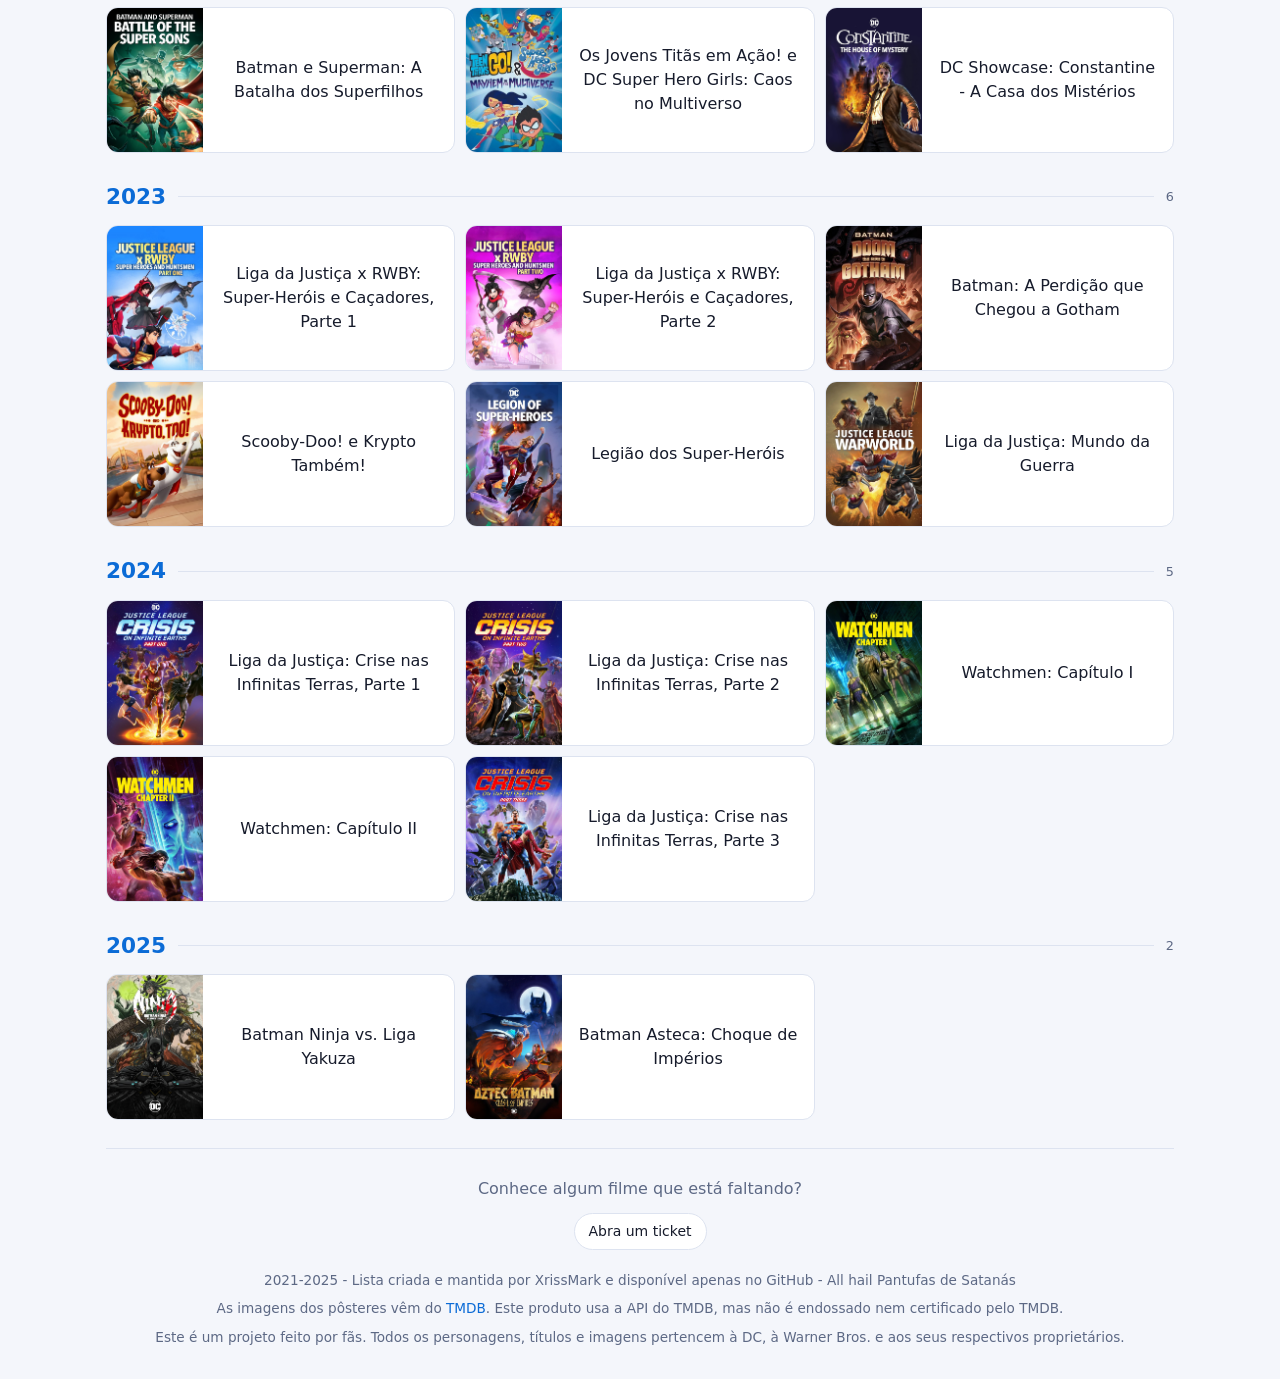
==== commit 7a2e322f: "Added movies posters to the cards" ====
--- a/ptbr.html
+++ b/ptbr.html
@@ -67,277 +67,277 @@
     <section class="year" data-year="1972" id="y1972">
       <h2>1972 <small>1</small></h2>
       <ul class="movies">
-        <li data-heroes="batman">Scooby-Doo Encontra Batman</li>
+        <li data-heroes="batman"><img src="images/posters/1972-scooby-doo-meets-batman.jpg" alt="" width="96" height="144" loading="lazy"><span class="title">Scooby-Doo Encontra Batman</span></li>
       </ul>
     </section>
     <section class="year" data-year="1993" id="y1993">
       <h2>1993 <small>1</small></h2>
       <ul class="movies">
-        <li data-heroes="batman">Batman - A Máscara do Fantasma</li>
+        <li data-heroes="batman"><img src="images/posters/1993-batman-mask-of-the-phantasm.jpg" alt="" width="96" height="144" loading="lazy"><span class="title">Batman - A Máscara do Fantasma</span></li>
       </ul>
     </section>
     <section class="year" data-year="1996" id="y1996">
       <h2>1996 <small>1</small></h2>
       <ul class="movies">
-        <li data-heroes="superman">Superman - O Último Filho de Krypton</li>
+        <li data-heroes="superman"><img src="images/posters/1996-superman-the-last-son-of-krypton.jpg" alt="" width="96" height="144" loading="lazy"><span class="title">Superman - O Último Filho de Krypton</span></li>
       </ul>
     </section>
     <section class="year" data-year="1998" id="y1998">
       <h2>1998 <small>2</small></h2>
       <ul class="movies">
-        <li data-heroes="batman superman">Superman &amp; Batman – Os Melhores do Mundo</li>
-        <li data-heroes="batman">Batman &amp; Mr. Freeze – Abaixo de Zero</li>
+        <li data-heroes="batman superman"><img src="images/posters/1998-the-batman-superman-movie-worlds-finest.jpg" alt="" width="96" height="144" loading="lazy"><span class="title">Superman &amp; Batman – Os Melhores do Mundo</span></li>
+        <li data-heroes="batman"><img src="images/posters/1998-batman-and-mr-freeze-subzero.jpg" alt="" width="96" height="144" loading="lazy"><span class="title">Batman &amp; Mr. Freeze – Abaixo de Zero</span></li>
       </ul>
     </section>
     <section class="year" data-year="1999" id="y1999">
       <h2>1999 <small>1</small></h2>
       <ul class="movies">
-        <li data-heroes="batman">Batman do Futuro: O Filme</li>
+        <li data-heroes="batman"><img src="images/posters/1999-batman-beyond-the-movie.jpg" alt="" width="96" height="144" loading="lazy"><span class="title">Batman do Futuro: O Filme</span></li>
       </ul>
     </section>
     <section class="year" data-year="2000" id="y2000">
       <h2>2000 <small>1</small></h2>
       <ul class="movies">
-        <li data-heroes="batman">Batman do Futuro - O Retorno do Coringa</li>
+        <li data-heroes="batman"><img src="images/posters/2000-batman-beyond-return-of-the-joker.jpg" alt="" width="96" height="144" loading="lazy"><span class="title">Batman do Futuro - O Retorno do Coringa</span></li>
       </ul>
     </section>
     <section class="year" data-year="2001" id="y2001">
       <h2>2001 <small>1</small></h2>
       <ul class="movies">
-        <li data-heroes="justice-league">Liga da Justiça: Origem Secreta</li>
+        <li data-heroes="justice-league"><img src="images/posters/2001-justice-league-secret-origins.jpg" alt="" width="96" height="144" loading="lazy"><span class="title">Liga da Justiça: Origem Secreta</span></li>
       </ul>
     </section>
     <section class="year" data-year="2003" id="y2003">
       <h2>2003 <small>2</small></h2>
       <ul class="movies">
-        <li data-heroes="batman">Batman - O Mistério Da Mulher Morcego</li>
-        <li data-heroes="batman catwoman">Persiga-me</li>
+        <li data-heroes="batman"><img src="images/posters/2003-batman-mystery-of-the-batwoman.jpg" alt="" width="96" height="144" loading="lazy"><span class="title">Batman - O Mistério Da Mulher Morcego</span></li>
+        <li data-heroes="batman catwoman"><img src="images/posters/2003-chase-me.jpg" alt="" width="96" height="144" loading="lazy"><span class="title">Persiga-me</span></li>
       </ul>
     </section>
     <section class="year" data-year="2004" id="y2004">
       <h2>2004 <small>1</small></h2>
       <ul class="movies">
-        <li data-heroes="justice-league">Liga da Justiça: Escrito nas Estrelas – O Filme</li>
+        <li data-heroes="justice-league"><img src="images/posters/2004-justice-league-starcrossed-the-movie.jpg" alt="" width="96" height="144" loading="lazy"><span class="title">Liga da Justiça: Escrito nas Estrelas – O Filme</span></li>
       </ul>
     </section>
     <section class="year" data-year="2005" id="y2005">
       <h2>2005 <small>1</small></h2>
       <ul class="movies">
-        <li data-heroes="batman">Batman vs. Drácula</li>
+        <li data-heroes="batman"><img src="images/posters/2005-the-batman-vs-dracula.jpg" alt="" width="96" height="144" loading="lazy"><span class="title">Batman vs. Drácula</span></li>
       </ul>
     </section>
     <section class="year" data-year="2006" id="y2006">
       <h2>2006 <small>2</small></h2>
       <ul class="movies">
-        <li data-heroes="superman">Superman: Brainiac Ataca</li>
-        <li data-heroes="teen-titans">Os Jovens Titãs: Missão Tóquio</li>
+        <li data-heroes="superman"><img src="images/posters/2006-superman-brainiac-attacks.jpg" alt="" width="96" height="144" loading="lazy"><span class="title">Superman: Brainiac Ataca</span></li>
+        <li data-heroes="teen-titans"><img src="images/posters/2006-teen-titans-trouble-in-tokyo.jpg" alt="" width="96" height="144" loading="lazy"><span class="title">Os Jovens Titãs: Missão Tóquio</span></li>
       </ul>
     </section>
     <section class="year" data-year="2007" id="y2007">
       <h2>2007 <small>1</small></h2>
       <ul class="movies">
-        <li data-heroes="superman">A Morte do Superman / Superman Doomsday</li>
+        <li data-heroes="superman"><img src="images/posters/2007-superman-doomsday.jpg" alt="" width="96" height="144" loading="lazy"><span class="title">A Morte do Superman / Superman Doomsday</span></li>
       </ul>
     </section>
     <section class="year" data-year="2008" id="y2008">
       <h2>2008 <small>2</small></h2>
       <ul class="movies">
-        <li data-heroes="batman">Batman – O Cavaleiro de Gotham</li>
-        <li data-heroes="justice-league">Liga da Justiça – A Nova Fronteira</li>
+        <li data-heroes="batman"><img src="images/posters/2008-batman-gotham-knight.jpg" alt="" width="96" height="144" loading="lazy"><span class="title">Batman – O Cavaleiro de Gotham</span></li>
+        <li data-heroes="justice-league"><img src="images/posters/2008-justice-league-the-new-frontier.jpg" alt="" width="96" height="144" loading="lazy"><span class="title">Liga da Justiça – A Nova Fronteira</span></li>
       </ul>
     </section>
     <section class="year" data-year="2009" id="y2009">
       <h2>2009 <small>4</small></h2>
       <ul class="movies">
-        <li data-heroes="wonder-woman">Mulher Maravilha</li>
-        <li data-heroes="green-lantern">Lanterna Verde: Primeiro Vôo</li>
-        <li data-heroes="batman superman">Superman &amp; Batman: Inimigos Públicos</li>
-        <li data-heroes="other">Watchmen – Contos do Cargueiro Negro</li>
+        <li data-heroes="wonder-woman"><img src="images/posters/2009-wonder-woman.jpg" alt="" width="96" height="144" loading="lazy"><span class="title">Mulher Maravilha</span></li>
+        <li data-heroes="green-lantern"><img src="images/posters/2009-green-lantern-first-flight.jpg" alt="" width="96" height="144" loading="lazy"><span class="title">Lanterna Verde: Primeiro Vôo</span></li>
+        <li data-heroes="batman superman"><img src="images/posters/2009-superman-batman-public-enemies.jpg" alt="" width="96" height="144" loading="lazy"><span class="title">Superman &amp; Batman: Inimigos Públicos</span></li>
+        <li data-heroes="other"><img src="images/posters/2009-tales-of-the-black-freighter.jpg" alt="" width="96" height="144" loading="lazy"><span class="title">Watchmen – Contos do Cargueiro Negro</span></li>
       </ul>
     </section>
     <section class="year" data-year="2010" id="y2010">
       <h2>2010 <small>7</small></h2>
       <ul class="movies">
-        <li data-heroes="batman">Batman Contra o Capuz Vermelho</li>
-        <li data-heroes="batman superman">Superman &amp; Batman: Apocalipse</li>
-        <li data-heroes="justice-league">Liga da Justiça: Crise em Duas Terras</li>
-        <li data-heroes="other">DC Showcase: Arqueiro Verde</li>
-        <li data-heroes="other">DC Showcase: Espectro</li>
-        <li data-heroes="other">DC Showcase: Jonah Hex</li>
-        <li data-heroes="superman shazam">Superman e Shazam: O Retorno do Adão Negro</li>
+        <li data-heroes="batman"><img src="images/posters/2010-batman-under-the-red-hood.jpg" alt="" width="96" height="144" loading="lazy"><span class="title">Batman Contra o Capuz Vermelho</span></li>
+        <li data-heroes="batman superman"><img src="images/posters/2010-superman-batman-apocalypse.jpg" alt="" width="96" height="144" loading="lazy"><span class="title">Superman &amp; Batman: Apocalipse</span></li>
+        <li data-heroes="justice-league"><img src="images/posters/2010-justice-league-crisis-on-two-earths.jpg" alt="" width="96" height="144" loading="lazy"><span class="title">Liga da Justiça: Crise em Duas Terras</span></li>
+        <li data-heroes="other"><img src="images/posters/2010-dc-showcase-green-arrow.jpg" alt="" width="96" height="144" loading="lazy"><span class="title">DC Showcase: Arqueiro Verde</span></li>
+        <li data-heroes="other"><img src="images/posters/2010-dc-showcase-the-spectre.jpg" alt="" width="96" height="144" loading="lazy"><span class="title">DC Showcase: Espectro</span></li>
+        <li data-heroes="other"><img src="images/posters/2010-dc-showcase-jonah-hex.jpg" alt="" width="96" height="144" loading="lazy"><span class="title">DC Showcase: Jonah Hex</span></li>
+        <li data-heroes="superman shazam"><img src="images/posters/2010-superman-shazam-the-return-of-black-adam.jpg" alt="" width="96" height="144" loading="lazy"><span class="title">Superman e Shazam: O Retorno do Adão Negro</span></li>
       </ul>
     </section>
     <section class="year" data-year="2011" id="y2011">
       <h2>2011 <small>4</small></h2>
       <ul class="movies">
-        <li data-heroes="catwoman">DC Showcase: Mulher-Gato</li>
-        <li data-heroes="batman">Batman: Ano Um</li>
-        <li data-heroes="green-lantern">Lanterna Verde: Cavaleiros Esmeralda</li>
-        <li data-heroes="superman">Grandes Astros: Superman</li>
+        <li data-heroes="catwoman"><img src="images/posters/2011-dc-showcase-catwoman.jpg" alt="" width="96" height="144" loading="lazy"><span class="title">DC Showcase: Mulher-Gato</span></li>
+        <li data-heroes="batman"><img src="images/posters/2011-batman-year-one.jpg" alt="" width="96" height="144" loading="lazy"><span class="title">Batman: Ano Um</span></li>
+        <li data-heroes="green-lantern"><img src="images/posters/2011-green-lantern-emerald-knights.jpg" alt="" width="96" height="144" loading="lazy"><span class="title">Lanterna Verde: Cavaleiros Esmeralda</span></li>
+        <li data-heroes="superman"><img src="images/posters/2011-all-star-superman.jpg" alt="" width="96" height="144" loading="lazy"><span class="title">Grandes Astros: Superman</span></li>
       </ul>
     </section>
     <section class="year" data-year="2012" id="y2012">
       <h2>2012 <small>3</small></h2>
       <ul class="movies">
-        <li data-heroes="superman">Superman Contra a Elite</li>
-        <li data-heroes="justice-league">Liga da Justiça: A Legião do Mal</li>
-        <li data-heroes="batman">Batman: O Cavaleiro das Trevas, Parte 1</li>
+        <li data-heroes="superman"><img src="images/posters/2012-superman-vs-the-elite.jpg" alt="" width="96" height="144" loading="lazy"><span class="title">Superman Contra a Elite</span></li>
+        <li data-heroes="justice-league"><img src="images/posters/2012-justice-league-doom.jpg" alt="" width="96" height="144" loading="lazy"><span class="title">Liga da Justiça: A Legião do Mal</span></li>
+        <li data-heroes="batman"><img src="images/posters/2012-batman-the-dark-knight-returns-part-1.jpg" alt="" width="96" height="144" loading="lazy"><span class="title">Batman: O Cavaleiro das Trevas, Parte 1</span></li>
       </ul>
     </section>
     <section class="year" data-year="2013" id="y2013">
       <h2>2013 <small>4</small></h2>
       <ul class="movies">
-        <li data-heroes="batman">Batman: O Retorno do Cavaleiro das Trevas, Parte 2</li>
-        <li data-heroes="justice-league flash">Liga da Justiça: Ponto de Ignição</li>
-        <li data-heroes="batman">Batman LEGO - O Filme - Super Heróis Se Unem</li>
-        <li data-heroes="superman">Superman: Sem Limites</li>
+        <li data-heroes="batman"><img src="images/posters/2013-batman-the-dark-knight-returns-part-2.jpg" alt="" width="96" height="144" loading="lazy"><span class="title">Batman: O Retorno do Cavaleiro das Trevas, Parte 2</span></li>
+        <li data-heroes="justice-league flash"><img src="images/posters/2013-justice-league-the-flashpoint-paradox.jpg" alt="" width="96" height="144" loading="lazy"><span class="title">Liga da Justiça: Ponto de Ignição</span></li>
+        <li data-heroes="batman"><img src="images/posters/2013-lego-batman-the-movie-dc-super-heroes-unite.jpg" alt="" width="96" height="144" loading="lazy"><span class="title">Batman LEGO - O Filme - Super Heróis Se Unem</span></li>
+        <li data-heroes="superman"><img src="images/posters/2013-superman-unbound.jpg" alt="" width="96" height="144" loading="lazy"><span class="title">Superman: Sem Limites</span></li>
       </ul>
     </section>
     <section class="year" data-year="2014" id="y2014">
       <h2>2014 <small>7</small></h2>
       <ul class="movies">
-        <li data-heroes="batman">Batman LEGO - Bem-Ligado</li>
-        <li data-heroes="batman suicide-squad">Batman: Assalto em Arkham</li>
-        <li data-heroes="justice-league">As Aventuras da Liga da Justiça – Armadilha do Tempo</li>
-        <li data-heroes="justice-league">Liga da Justiça: Guerra</li>
-        <li data-heroes="batman">Batman: Dias Estranhos</li>
-        <li data-heroes="batman">O Filho do Batman</li>
-        <li data-heroes="batman">Uma Aventura LEGO</li>
+        <li data-heroes="batman"><img src="images/posters/2014-lego-dc-comics-super-heroes-batman-be-leaguered.jpg" alt="" width="96" height="144" loading="lazy"><span class="title">Batman LEGO - Bem-Ligado</span></li>
+        <li data-heroes="batman suicide-squad"><img src="images/posters/2014-batman-assault-on-arkham.jpg" alt="" width="96" height="144" loading="lazy"><span class="title">Batman: Assalto em Arkham</span></li>
+        <li data-heroes="justice-league"><img src="images/posters/2014-jla-adventures-trapped-in-time.jpg" alt="" width="96" height="144" loading="lazy"><span class="title">As Aventuras da Liga da Justiça – Armadilha do Tempo</span></li>
+        <li data-heroes="justice-league"><img src="images/posters/2014-justice-league-war.jpg" alt="" width="96" height="144" loading="lazy"><span class="title">Liga da Justiça: Guerra</span></li>
+        <li data-heroes="batman"><img src="images/posters/2014-batman-strange-days.jpg" alt="" width="96" height="144" loading="lazy"><span class="title">Batman: Dias Estranhos</span></li>
+        <li data-heroes="batman"><img src="images/posters/2014-son-of-batman.jpg" alt="" width="96" height="144" loading="lazy"><span class="title">O Filho do Batman</span></li>
+        <li data-heroes="batman"><img src="images/posters/2014-the-lego-movie.jpg" alt="" width="96" height="144" loading="lazy"><span class="title">Uma Aventura LEGO</span></li>
       </ul>
     </section>
     <section class="year" data-year="2015" id="y2015">
       <h2>2015 <small>7</small></h2>
       <ul class="movies">
-        <li data-heroes="justice-league aquaman">Liga da Justiça: Trono de Atlântida</li>
-        <li data-heroes="batman">Batman Vs. Robin</li>
-        <li data-heroes="batman">Batman Sem Limites: Instintos Animais</li>
-        <li data-heroes="batman">Batman Sem Limites: Caos Monstruoso</li>
-        <li data-heroes="justice-league">LEGO - Liga da Justiça Vs. Liga Bizarro</li>
-        <li data-heroes="justice-league">LEGO DC Comics Super Heróis: Liga da Justiça - O Ataque da Legião do Mal</li>
-        <li data-heroes="justice-league">Liga da Justiça: Deuses e Monstros</li>
+        <li data-heroes="justice-league aquaman"><img src="images/posters/2015-justice-league-throne-of-atlantis.jpg" alt="" width="96" height="144" loading="lazy"><span class="title">Liga da Justiça: Trono de Atlântida</span></li>
+        <li data-heroes="batman"><img src="images/posters/2015-batman-vs-robin.jpg" alt="" width="96" height="144" loading="lazy"><span class="title">Batman Vs. Robin</span></li>
+        <li data-heroes="batman"><img src="images/posters/2015-batman-unlimited-animal-instincts.jpg" alt="" width="96" height="144" loading="lazy"><span class="title">Batman Sem Limites: Instintos Animais</span></li>
+        <li data-heroes="batman"><img src="images/posters/2015-batman-unlimited-monster-mayhem.jpg" alt="" width="96" height="144" loading="lazy"><span class="title">Batman Sem Limites: Caos Monstruoso</span></li>
+        <li data-heroes="justice-league"><img src="images/posters/2015-lego-dc-comics-super-heroes-justice-league-vs-bizarro-league.jpg" alt="" width="96" height="144" loading="lazy"><span class="title">LEGO - Liga da Justiça Vs. Liga Bizarro</span></li>
+        <li data-heroes="justice-league"><img src="images/posters/2015-lego-dc-comics-super-heroes-justice-league-attack-of-the-legion-of-doom.jpg" alt="" width="96" height="144" loading="lazy"><span class="title">LEGO DC Comics Super Heróis: Liga da Justiça - O Ataque da Legião do Mal</span></li>
+        <li data-heroes="justice-league"><img src="images/posters/2015-justice-league-gods-and-monsters.jpg" alt="" width="96" height="144" loading="lazy"><span class="title">Liga da Justiça: Deuses e Monstros</span></li>
       </ul>
     </section>
     <section class="year" data-year="2016" id="y2016">
       <h2>2016 <small>9</small></h2>
       <ul class="movies">
-        <li data-heroes="batman">Batman Sem Limites: Mechas vs Mutantes</li>
-        <li data-heroes="batman">Batman: Sangue Ruim</li>
-        <li data-heroes="batman">Batman: O Retorno da Dupla Dinâmica</li>
-        <li data-heroes="batman">Batman: A Piada Mortal</li>
-        <li data-heroes="justice-league teen-titans">Liga da Justiça Contra Jovens Titãs</li>
-        <li data-heroes="justice-league">LEGO DC Comics Super Heróis: Liga da Justiça - Combate Cósmico</li>
-        <li data-heroes="justice-league">LEGO DC Comics Super Heróis: Liga da Justiça - Revolta em Gotham</li>
-        <li data-heroes="super-hero-girls">DC Super Hero Girls: Heroinas do Ano</li>
-        <li data-heroes="super-hero-girls">DC Super Hero Girls: Super Hero High</li>
+        <li data-heroes="batman"><img src="images/posters/2016-batman-unlimited-mechs-vs-mutants.jpg" alt="" width="96" height="144" loading="lazy"><span class="title">Batman Sem Limites: Mechas vs Mutantes</span></li>
+        <li data-heroes="batman"><img src="images/posters/2016-batman-bad-blood.jpg" alt="" width="96" height="144" loading="lazy"><span class="title">Batman: Sangue Ruim</span></li>
+        <li data-heroes="batman"><img src="images/posters/2016-batman-return-of-the-caped-crusaders.jpg" alt="" width="96" height="144" loading="lazy"><span class="title">Batman: O Retorno da Dupla Dinâmica</span></li>
+        <li data-heroes="batman"><img src="images/posters/2016-batman-the-killing-joke.jpg" alt="" width="96" height="144" loading="lazy"><span class="title">Batman: A Piada Mortal</span></li>
+        <li data-heroes="justice-league teen-titans"><img src="images/posters/2016-justice-league-vs-teen-titans.jpg" alt="" width="96" height="144" loading="lazy"><span class="title">Liga da Justiça Contra Jovens Titãs</span></li>
+        <li data-heroes="justice-league"><img src="images/posters/2016-lego-dc-comics-super-heroes-justice-league-cosmic-clash.jpg" alt="" width="96" height="144" loading="lazy"><span class="title">LEGO DC Comics Super Heróis: Liga da Justiça - Combate Cósmico</span></li>
+        <li data-heroes="justice-league"><img src="images/posters/2016-lego-dc-super-heroes-justice-league-gotham-city-breakout.jpg" alt="" width="96" height="144" loading="lazy"><span class="title">LEGO DC Comics Super Heróis: Liga da Justiça - Revolta em Gotham</span></li>
+        <li data-heroes="super-hero-girls"><img src="images/posters/2016-dc-super-hero-girls-hero-of-the-year.jpg" alt="" width="96" height="144" loading="lazy"><span class="title">DC Super Hero Girls: Heroinas do Ano</span></li>
+        <li data-heroes="super-hero-girls"><img src="images/posters/2016-dc-super-hero-girls-super-hero-high.jpg" alt="" width="96" height="144" loading="lazy"><span class="title">DC Super Hero Girls: Super Hero High</span></li>
       </ul>
     </section>
     <section class="year" data-year="2017" id="y2017">
       <h2>2017 <small>9</small></h2>
       <ul class="movies">
-        <li data-heroes="batman">Batman vs Duas Caras</li>
-        <li data-heroes="super-hero-girls">DC Super Hero Girls: Jogos Intergalácticos</li>
-        <li data-heroes="justice-league constantine">Liga da Justiça Sombria</li>
-        <li data-heroes="batman">Batman e Arlequina: Pancadas e Risadas</li>
-        <li data-heroes="batman">LEGO Batman: O Filme</li>
-        <li data-heroes="other">Vixen</li>
-        <li data-heroes="teen-titans">Jovens Titãs: O Contrato de Judas</li>
-        <li data-heroes="super-hero-girls">LEGO DC Super Hero Girls: Controle Mental</li>
-        <li data-heroes="justice-league">DC Super Heroes vs. Eagle Talon</li>
+        <li data-heroes="batman"><img src="images/posters/2017-batman-vs-two-face.jpg" alt="" width="96" height="144" loading="lazy"><span class="title">Batman vs Duas Caras</span></li>
+        <li data-heroes="super-hero-girls"><img src="images/posters/2017-dc-super-hero-girls-intergalactic-games.jpg" alt="" width="96" height="144" loading="lazy"><span class="title">DC Super Hero Girls: Jogos Intergalácticos</span></li>
+        <li data-heroes="justice-league constantine"><img src="images/posters/2017-justice-league-dark.jpg" alt="" width="96" height="144" loading="lazy"><span class="title">Liga da Justiça Sombria</span></li>
+        <li data-heroes="batman"><img src="images/posters/2017-batman-and-harley-quinn.jpg" alt="" width="96" height="144" loading="lazy"><span class="title">Batman e Arlequina: Pancadas e Risadas</span></li>
+        <li data-heroes="batman"><img src="images/posters/2017-the-lego-batman-movie.jpg" alt="" width="96" height="144" loading="lazy"><span class="title">LEGO Batman: O Filme</span></li>
+        <li data-heroes="other"><img src="images/posters/2017-vixen-the-movie.jpg" alt="" width="96" height="144" loading="lazy"><span class="title">Vixen</span></li>
+        <li data-heroes="teen-titans"><img src="images/posters/2017-teen-titans-the-judas-contract.jpg" alt="" width="96" height="144" loading="lazy"><span class="title">Jovens Titãs: O Contrato de Judas</span></li>
+        <li data-heroes="super-hero-girls"><img src="images/posters/2017-lego-dc-super-hero-girls-brain-drain.jpg" alt="" width="96" height="144" loading="lazy"><span class="title">LEGO DC Super Hero Girls: Controle Mental</span></li>
+        <li data-heroes="justice-league"><img src="images/posters/2017-dc-super-heroes-vs-eagle-talon.jpg" alt="" width="96" height="144" loading="lazy"><span class="title">DC Super Heroes vs. Eagle Talon</span></li>
       </ul>
     </section>
     <section class="year" data-year="2018" id="y2018">
       <h2>2018 <small>12</small></h2>
       <ul class="movies">
-        <li data-heroes="batman">Um Conto de Batman: Gotham City 1889</li>
-        <li data-heroes="super-hero-girls">DC Super Hero Girls: Lendas de Atlântida</li>
-        <li data-heroes="flash">LEGO Super Heróis DC: O Flash</li>
-        <li data-heroes="teen-titans">Os Jovens Titãs em Ação! Nos Cinemas</li>
-        <li data-heroes="super-hero-girls">LEGO DC Super Hero Girls: Escola de Super Vilãs</li>
-        <li data-heroes="batman">Scooby-Doo &amp; Batman: Os Bravos e Destemidos</li>
-        <li data-heroes="batman">Batman Ninja</li>
-        <li data-heroes="other">DC Combatentes da Liberdade – Ray</li>
-        <li data-heroes="constantine">Constantine: Cidade dos Demônios</li>
-        <li data-heroes="suicide-squad">Esquadrão Suicida: Acerto de Contas</li>
-        <li data-heroes="aquaman">LEGO DC Comics Super Heróis - Aquaman: A Fúria de Atlântida</li>
-        <li data-heroes="superman">A Morte de Superman</li>
+        <li data-heroes="batman"><img src="images/posters/2018-batman-gotham-by-gaslight.jpg" alt="" width="96" height="144" loading="lazy"><span class="title">Um Conto de Batman: Gotham City 1889</span></li>
+        <li data-heroes="super-hero-girls"><img src="images/posters/2018-dc-super-hero-girls-legends-of-atlantis.jpg" alt="" width="96" height="144" loading="lazy"><span class="title">DC Super Hero Girls: Lendas de Atlântida</span></li>
+        <li data-heroes="flash"><img src="images/posters/2018-lego-dc-comics-super-heroes-the-flash.jpg" alt="" width="96" height="144" loading="lazy"><span class="title">LEGO Super Heróis DC: O Flash</span></li>
+        <li data-heroes="teen-titans"><img src="images/posters/2018-teen-titans-go-to-the-movies.jpg" alt="" width="96" height="144" loading="lazy"><span class="title">Os Jovens Titãs em Ação! Nos Cinemas</span></li>
+        <li data-heroes="super-hero-girls"><img src="images/posters/2018-lego-dc-super-hero-girls-super-villain-high.jpg" alt="" width="96" height="144" loading="lazy"><span class="title">LEGO DC Super Hero Girls: Escola de Super Vilãs</span></li>
+        <li data-heroes="batman"><img src="images/posters/2018-scooby-doo-and-batman-the-brave-and-the-bold.jpg" alt="" width="96" height="144" loading="lazy"><span class="title">Scooby-Doo &amp; Batman: Os Bravos e Destemidos</span></li>
+        <li data-heroes="batman"><img src="images/posters/2018-batman-ninja.jpg" alt="" width="96" height="144" loading="lazy"><span class="title">Batman Ninja</span></li>
+        <li data-heroes="other"><img src="images/posters/2018-freedom-fighters-the-ray.jpg" alt="" width="96" height="144" loading="lazy"><span class="title">DC Combatentes da Liberdade – Ray</span></li>
+        <li data-heroes="constantine"><img src="images/posters/2018-constantine-city-of-demons-the-movie.jpg" alt="" width="96" height="144" loading="lazy"><span class="title">Constantine: Cidade dos Demônios</span></li>
+        <li data-heroes="suicide-squad"><img src="images/posters/2018-suicide-squad-hell-to-pay.jpg" alt="" width="96" height="144" loading="lazy"><span class="title">Esquadrão Suicida: Acerto de Contas</span></li>
+        <li data-heroes="aquaman"><img src="images/posters/2018-lego-dc-super-heroes-aquaman-rage-of-atlantis.jpg" alt="" width="96" height="144" loading="lazy"><span class="title">LEGO DC Comics Super Heróis - Aquaman: A Fúria de Atlântida</span></li>
+        <li data-heroes="superman"><img src="images/posters/2018-the-death-of-superman.jpg" alt="" width="96" height="144" loading="lazy"><span class="title">A Morte de Superman</span></li>
       </ul>
     </section>
     <section class="year" data-year="2019" id="y2019">
       <h2>2019 <small>11</small></h2>
       <ul class="movies">
-        <li data-heroes="batman">Uma Aventura LEGO 2</li>
-        <li data-heroes="superman">O Retorno do Superman</li>
-        <li data-heroes="justice-league">Liga da Justiça vs Os Cinco Fatais</li>
-        <li data-heroes="batman">Batman vs As Tartarugas Ninjas</li>
-        <li data-heroes="batman">Batman: Silêncio</li>
-        <li data-heroes="teen-titans">Os Jovens Titãs em Ação! Vs. Os Jovens Titãs</li>
-        <li data-heroes="wonder-woman">Mulher Maravilha: Linhagem de Sangue</li>
-        <li data-heroes="other">DC Showcase: Adam Strange</li>
-        <li data-heroes="other">DC Showcase: Sgt. Rock</li>
-        <li data-heroes="other">DC Showcase: Morte</li>
-        <li data-heroes="batman">LEGO DC Batman: Assunto de Família</li>
+        <li data-heroes="batman"><img src="images/posters/2019-the-lego-movie-2-the-second-part.jpg" alt="" width="96" height="144" loading="lazy"><span class="title">Uma Aventura LEGO 2</span></li>
+        <li data-heroes="superman"><img src="images/posters/2019-reign-of-the-supermen.jpg" alt="" width="96" height="144" loading="lazy"><span class="title">O Retorno do Superman</span></li>
+        <li data-heroes="justice-league"><img src="images/posters/2019-justice-league-vs-the-fatal-five.jpg" alt="" width="96" height="144" loading="lazy"><span class="title">Liga da Justiça vs Os Cinco Fatais</span></li>
+        <li data-heroes="batman"><img src="images/posters/2019-batman-vs-teenage-mutant-ninja-turtles.jpg" alt="" width="96" height="144" loading="lazy"><span class="title">Batman vs As Tartarugas Ninjas</span></li>
+        <li data-heroes="batman"><img src="images/posters/2019-batman-hush.jpg" alt="" width="96" height="144" loading="lazy"><span class="title">Batman: Silêncio</span></li>
+        <li data-heroes="teen-titans"><img src="images/posters/2019-teen-titans-go-vs-teen-titans.jpg" alt="" width="96" height="144" loading="lazy"><span class="title">Os Jovens Titãs em Ação! Vs. Os Jovens Titãs</span></li>
+        <li data-heroes="wonder-woman"><img src="images/posters/2019-wonder-woman-bloodlines.jpg" alt="" width="96" height="144" loading="lazy"><span class="title">Mulher Maravilha: Linhagem de Sangue</span></li>
+        <li data-heroes="other"><img src="images/posters/2019-dc-showcase-adam-strange.jpg" alt="" width="96" height="144" loading="lazy"><span class="title">DC Showcase: Adam Strange</span></li>
+        <li data-heroes="other"><img src="images/posters/2019-dc-showcase-sgt-rock.jpg" alt="" width="96" height="144" loading="lazy"><span class="title">DC Showcase: Sgt. Rock</span></li>
+        <li data-heroes="other"><img src="images/posters/2019-dc-showcase-death.jpg" alt="" width="96" height="144" loading="lazy"><span class="title">DC Showcase: Morte</span></li>
+        <li data-heroes="batman"><img src="images/posters/2019-lego-dc-batman-family-matters.jpg" alt="" width="96" height="144" loading="lazy"><span class="title">LEGO DC Batman: Assunto de Família</span></li>
       </ul>
     </section>
     <section class="year" data-year="2020" id="y2020">
       <h2>2020 <small>7</small></h2>
       <ul class="movies">
-        <li data-heroes="superman">Superman: Entre a Foice e o Martelo</li>
-        <li data-heroes="justice-league constantine">Liga da Justiça Sombria: A Guerra de Apokolips</li>
-        <li data-heroes="other">Exterminador: Cavaleiros e Dragões – O Filme</li>
-        <li data-heroes="superman">Superman: O Homem do Amanhã</li>
-        <li data-heroes="other">DC Showcase: Vingador Fantasma</li>
-        <li data-heroes="batman">Batman: Morte em Família</li>
-        <li data-heroes="shazam">LEGO DC Shazam!: Magia e Monstros</li>
+        <li data-heroes="superman"><img src="images/posters/2020-superman-red-son.jpg" alt="" width="96" height="144" loading="lazy"><span class="title">Superman: Entre a Foice e o Martelo</span></li>
+        <li data-heroes="justice-league constantine"><img src="images/posters/2020-justice-league-dark-apokolips-war.jpg" alt="" width="96" height="144" loading="lazy"><span class="title">Liga da Justiça Sombria: A Guerra de Apokolips</span></li>
+        <li data-heroes="other"><img src="images/posters/2020-deathstroke-knights-and-dragons-the-movie.jpg" alt="" width="96" height="144" loading="lazy"><span class="title">Exterminador: Cavaleiros e Dragões – O Filme</span></li>
+        <li data-heroes="superman"><img src="images/posters/2020-superman-man-of-tomorrow.jpg" alt="" width="96" height="144" loading="lazy"><span class="title">Superman: O Homem do Amanhã</span></li>
+        <li data-heroes="other"><img src="images/posters/2020-dc-showcase-the-phantom-stranger.jpg" alt="" width="96" height="144" loading="lazy"><span class="title">DC Showcase: Vingador Fantasma</span></li>
+        <li data-heroes="batman"><img src="images/posters/2020-batman-death-in-the-family.jpg" alt="" width="96" height="144" loading="lazy"><span class="title">Batman: Morte em Família</span></li>
+        <li data-heroes="shazam"><img src="images/posters/2020-lego-dc-shazam-magic-and-monsters.jpg" alt="" width="96" height="144" loading="lazy"><span class="title">LEGO DC Shazam!: Magia e Monstros</span></li>
       </ul>
     </section>
     <section class="year" data-year="2021" id="y2021">
       <h2>2021 <small>6</small></h2>
       <ul class="movies">
-        <li data-heroes="batman">Batman: Alma do Dragão</li>
-        <li data-heroes="other">Sociedade da Justiça: Segunda Guerra Mundial</li>
-        <li data-heroes="batman">Batman: The Long Halloween, Parte 1</li>
-        <li data-heroes="batman">Batman: The Long Halloween, Parte 2</li>
-        <li data-heroes="batman superman justice-league">Injustice</li>
-        <li data-heroes="teen-titans">Os Jovens Titãs em Ação! Vê Space Jam</li>
+        <li data-heroes="batman"><img src="images/posters/2021-batman-soul-of-the-dragon.jpg" alt="" width="96" height="144" loading="lazy"><span class="title">Batman: Alma do Dragão</span></li>
+        <li data-heroes="other"><img src="images/posters/2021-justice-society-world-war-ii.jpg" alt="" width="96" height="144" loading="lazy"><span class="title">Sociedade da Justiça: Segunda Guerra Mundial</span></li>
+        <li data-heroes="batman"><img src="images/posters/2021-batman-the-long-halloween-part-one.jpg" alt="" width="96" height="144" loading="lazy"><span class="title">Batman: The Long Halloween, Parte 1</span></li>
+        <li data-heroes="batman"><img src="images/posters/2021-batman-the-long-halloween-part-two.jpg" alt="" width="96" height="144" loading="lazy"><span class="title">Batman: The Long Halloween, Parte 2</span></li>
+        <li data-heroes="batman superman justice-league"><img src="images/posters/2021-injustice.jpg" alt="" width="96" height="144" loading="lazy"><span class="title">Injustice</span></li>
+        <li data-heroes="teen-titans"><img src="images/posters/2021-teen-titans-go-see-space-jam.jpg" alt="" width="96" height="144" loading="lazy"><span class="title">Os Jovens Titãs em Ação! Vê Space Jam</span></li>
       </ul>
     </section>
     <section class="year" data-year="2022" id="y2022">
       <h2>2022 <small>6</small></h2>
       <ul class="movies">
-        <li data-heroes="catwoman">Mulher-Gato: Caçada</li>
-        <li data-heroes="green-lantern">Lanterna Verde: Cuidado com Meu Poder</li>
-        <li data-heroes="superman">DC Liga dos Superpets</li>
-        <li data-heroes="batman superman">Batman e Superman: A Batalha dos Superfilhos</li>
-        <li data-heroes="teen-titans super-hero-girls">Os Jovens Titãs em Ação! e DC Super Hero Girls: Caos no Multiverso</li>
-        <li data-heroes="constantine">DC Showcase: Constantine - A Casa dos Mistérios</li>
+        <li data-heroes="catwoman"><img src="images/posters/2022-catwoman-hunted.jpg" alt="" width="96" height="144" loading="lazy"><span class="title">Mulher-Gato: Caçada</span></li>
+        <li data-heroes="green-lantern"><img src="images/posters/2022-green-lantern-beware-my-power.jpg" alt="" width="96" height="144" loading="lazy"><span class="title">Lanterna Verde: Cuidado com Meu Poder</span></li>
+        <li data-heroes="superman"><img src="images/posters/2022-dc-league-of-super-pets.jpg" alt="" width="96" height="144" loading="lazy"><span class="title">DC Liga dos Superpets</span></li>
+        <li data-heroes="batman superman"><img src="images/posters/2022-batman-and-superman-battle-of-the-super-sons.jpg" alt="" width="96" height="144" loading="lazy"><span class="title">Batman e Superman: A Batalha dos Superfilhos</span></li>
+        <li data-heroes="teen-titans super-hero-girls"><img src="images/posters/2022-teen-titans-go-and-dc-super-hero-girls-mayhem-in-the-multiverse.jpg" alt="" width="96" height="144" loading="lazy"><span class="title">Os Jovens Titãs em Ação! e DC Super Hero Girls: Caos no Multiverso</span></li>
+        <li data-heroes="constantine"><img src="images/posters/2022-dc-showcase-constantine-the-house-of-mystery.jpg" alt="" width="96" height="144" loading="lazy"><span class="title">DC Showcase: Constantine - A Casa dos Mistérios</span></li>
       </ul>
     </section>
     <section class="year" data-year="2023" id="y2023">
       <h2>2023 <small>6</small></h2>
       <ul class="movies">
-        <li data-heroes="justice-league">Liga da Justiça x RWBY: Super-Heróis e Caçadores, Parte 1</li>
-        <li data-heroes="justice-league">Liga da Justiça x RWBY: Super-Heróis e Caçadores, Parte 2</li>
-        <li data-heroes="batman">Batman: A Perdição que Chegou a Gotham</li>
-        <li data-heroes="superman">Scooby-Doo! e Krypto Também!</li>
-        <li data-heroes="other">Legião dos Super-Heróis</li>
-        <li data-heroes="justice-league">Liga da Justiça: Mundo da Guerra</li>
+        <li data-heroes="justice-league"><img src="images/posters/2023-justice-league-x-rwby-super-heroes-and-huntsmen-part-one.jpg" alt="" width="96" height="144" loading="lazy"><span class="title">Liga da Justiça x RWBY: Super-Heróis e Caçadores, Parte 1</span></li>
+        <li data-heroes="justice-league"><img src="images/posters/2023-justice-league-x-rwby-super-heroes-and-huntsmen-part-two.jpg" alt="" width="96" height="144" loading="lazy"><span class="title">Liga da Justiça x RWBY: Super-Heróis e Caçadores, Parte 2</span></li>
+        <li data-heroes="batman"><img src="images/posters/2023-batman-the-doom-that-came-to-gotham.jpg" alt="" width="96" height="144" loading="lazy"><span class="title">Batman: A Perdição que Chegou a Gotham</span></li>
+        <li data-heroes="superman"><img src="images/posters/2023-scooby-doo-and-krypto-too.jpg" alt="" width="96" height="144" loading="lazy"><span class="title">Scooby-Doo! e Krypto Também!</span></li>
+        <li data-heroes="other"><img src="images/posters/2023-legion-of-super-heroes.jpg" alt="" width="96" height="144" loading="lazy"><span class="title">Legião dos Super-Heróis</span></li>
+        <li data-heroes="justice-league"><img src="images/posters/2023-justice-league-warworld.jpg" alt="" width="96" height="144" loading="lazy"><span class="title">Liga da Justiça: Mundo da Guerra</span></li>
       </ul>
     </section>
     <section class="year" data-year="2024" id="y2024">
       <h2>2024 <small>5</small></h2>
       <ul class="movies">
-        <li data-heroes="justice-league">Liga da Justiça: Crise nas Infinitas Terras, Parte 1</li>
-        <li data-heroes="justice-league">Liga da Justiça: Crise nas Infinitas Terras, Parte 2</li>
-        <li data-heroes="other">Watchmen: Capítulo I</li>
-        <li data-heroes="other">Watchmen: Capítulo II</li>
-        <li data-heroes="justice-league">Liga da Justiça: Crise nas Infinitas Terras, Parte 3</li>
+        <li data-heroes="justice-league"><img src="images/posters/2024-justice-league-crisis-on-infinite-earths-part-one.jpg" alt="" width="96" height="144" loading="lazy"><span class="title">Liga da Justiça: Crise nas Infinitas Terras, Parte 1</span></li>
+        <li data-heroes="justice-league"><img src="images/posters/2024-justice-league-crisis-on-infinite-earths-part-two.jpg" alt="" width="96" height="144" loading="lazy"><span class="title">Liga da Justiça: Crise nas Infinitas Terras, Parte 2</span></li>
+        <li data-heroes="other"><img src="images/posters/2024-watchmen-chapter-i.jpg" alt="" width="96" height="144" loading="lazy"><span class="title">Watchmen: Capítulo I</span></li>
+        <li data-heroes="other"><img src="images/posters/2024-watchmen-chapter-ii.jpg" alt="" width="96" height="144" loading="lazy"><span class="title">Watchmen: Capítulo II</span></li>
+        <li data-heroes="justice-league"><img src="images/posters/2024-justice-league-crisis-on-infinite-earths-part-three.jpg" alt="" width="96" height="144" loading="lazy"><span class="title">Liga da Justiça: Crise nas Infinitas Terras, Parte 3</span></li>
       </ul>
     </section>
     <section class="year" data-year="2025" id="y2025">
       <h2>2025 <small>2</small></h2>
       <ul class="movies">
-        <li data-heroes="batman">Batman Ninja vs. Liga Yakuza</li>
-        <li data-heroes="batman">Batman Asteca: Choque de Impérios</li>
+        <li data-heroes="batman"><img src="images/posters/2025-batman-ninja-vs-yakuza-league.jpg" alt="" width="96" height="144" loading="lazy"><span class="title">Batman Ninja vs. Liga Yakuza</span></li>
+        <li data-heroes="batman"><img src="images/posters/2025-aztec-batman-clash-of-empires.jpg" alt="" width="96" height="144" loading="lazy"><span class="title">Batman Asteca: Choque de Impérios</span></li>
       </ul>
     </section>
     <table class="sheet" id="sheet" aria-label="Lista de filmes" hidden>
@@ -360,5 +360,9 @@
       <p>Este é um projeto feito por fãs. Todos os personagens, títulos e imagens pertencem à DC, à Warner Bros. e aos seus respectivos proprietários.</p>
     </footer>
   </div>
+  <dialog class="viewer" id="viewer">
+    <button class="close" type="button" aria-label="Fechar">&times;</button>
+    <img alt="">
+  </dialog>
 </body>
 </html>
--- a/css/style.css
+++ b/css/style.css
@@ -78,8 +78,12 @@
 section.year h2::after{content:"";flex:1;height:1px;background:var(--line)}
 section.year h2 small{order:2;font-size:.8rem;font-weight:400;color:var(--muted)}
 ul.movies{list-style:none;margin:0;padding:0;display:grid;gap:10px;grid-template-columns:repeat(auto-fill,minmax(300px,1fr))}
-.movies li{background:var(--card);border:1px solid var(--line);border-radius:12px;padding:12px 14px;
-  border-left:3px solid var(--accent);transition:background .15s,transform .15s,box-shadow .15s}
+.movies li{display:flex;align-items:center;height:146px;overflow:hidden;background:var(--card);
+  border:1px solid var(--line);border-radius:12px;transition:background .15s,transform .15s,box-shadow .15s}
+.movies img{flex:none;width:96px;height:144px;object-fit:cover;background:var(--bg2)}
+.movies img{cursor:zoom-in}
+.movies img:focus-visible{outline:3px solid var(--accent);outline-offset:-3px}
+.movies .title{flex:1;min-width:0;padding:8px 14px;text-align:center}
 .movies li:hover{background:var(--card-h);transform:translateY(-2px);box-shadow:var(--shadow)}
 mark{background:var(--mark);color:var(--mark-t);border-radius:3px;padding:0 1px}
 .sheet{width:100%;table-layout:fixed;border-collapse:separate;border-spacing:0;margin-bottom:28px;
@@ -94,6 +98,13 @@
 .sheet td:first-child{color:var(--accent2);font-variant-numeric:tabular-nums}
 .tag{display:inline-block;margin:1px 4px 1px 0;padding:0 8px;border:1px solid var(--line);border-radius:999px;
   color:var(--muted);font-size:.75rem;line-height:20px}
+.viewer{padding:0;border:0;background:transparent;overflow:visible}
+.viewer::backdrop{background:rgba(0,0,0,.82)}
+.viewer img{display:block;max-width:92vw;max-height:92vh;width:auto;height:auto;border-radius:12px;box-shadow:var(--shadow)}
+.viewer .close{position:absolute;top:8px;right:8px;width:38px;height:38px;border:1px solid rgba(255,255,255,.35);border-radius:50%;
+  background:rgba(0,0,0,.65);color:#fff;font:24px/1 system-ui,sans-serif;cursor:pointer;transition:background .15s}
+.viewer .close:hover{background:var(--accent)}
+html:has(.viewer[open]){overflow:hidden}
 [hidden]{display:none!important}
 .empty{text-align:center;color:var(--muted);padding:48px 0}
 
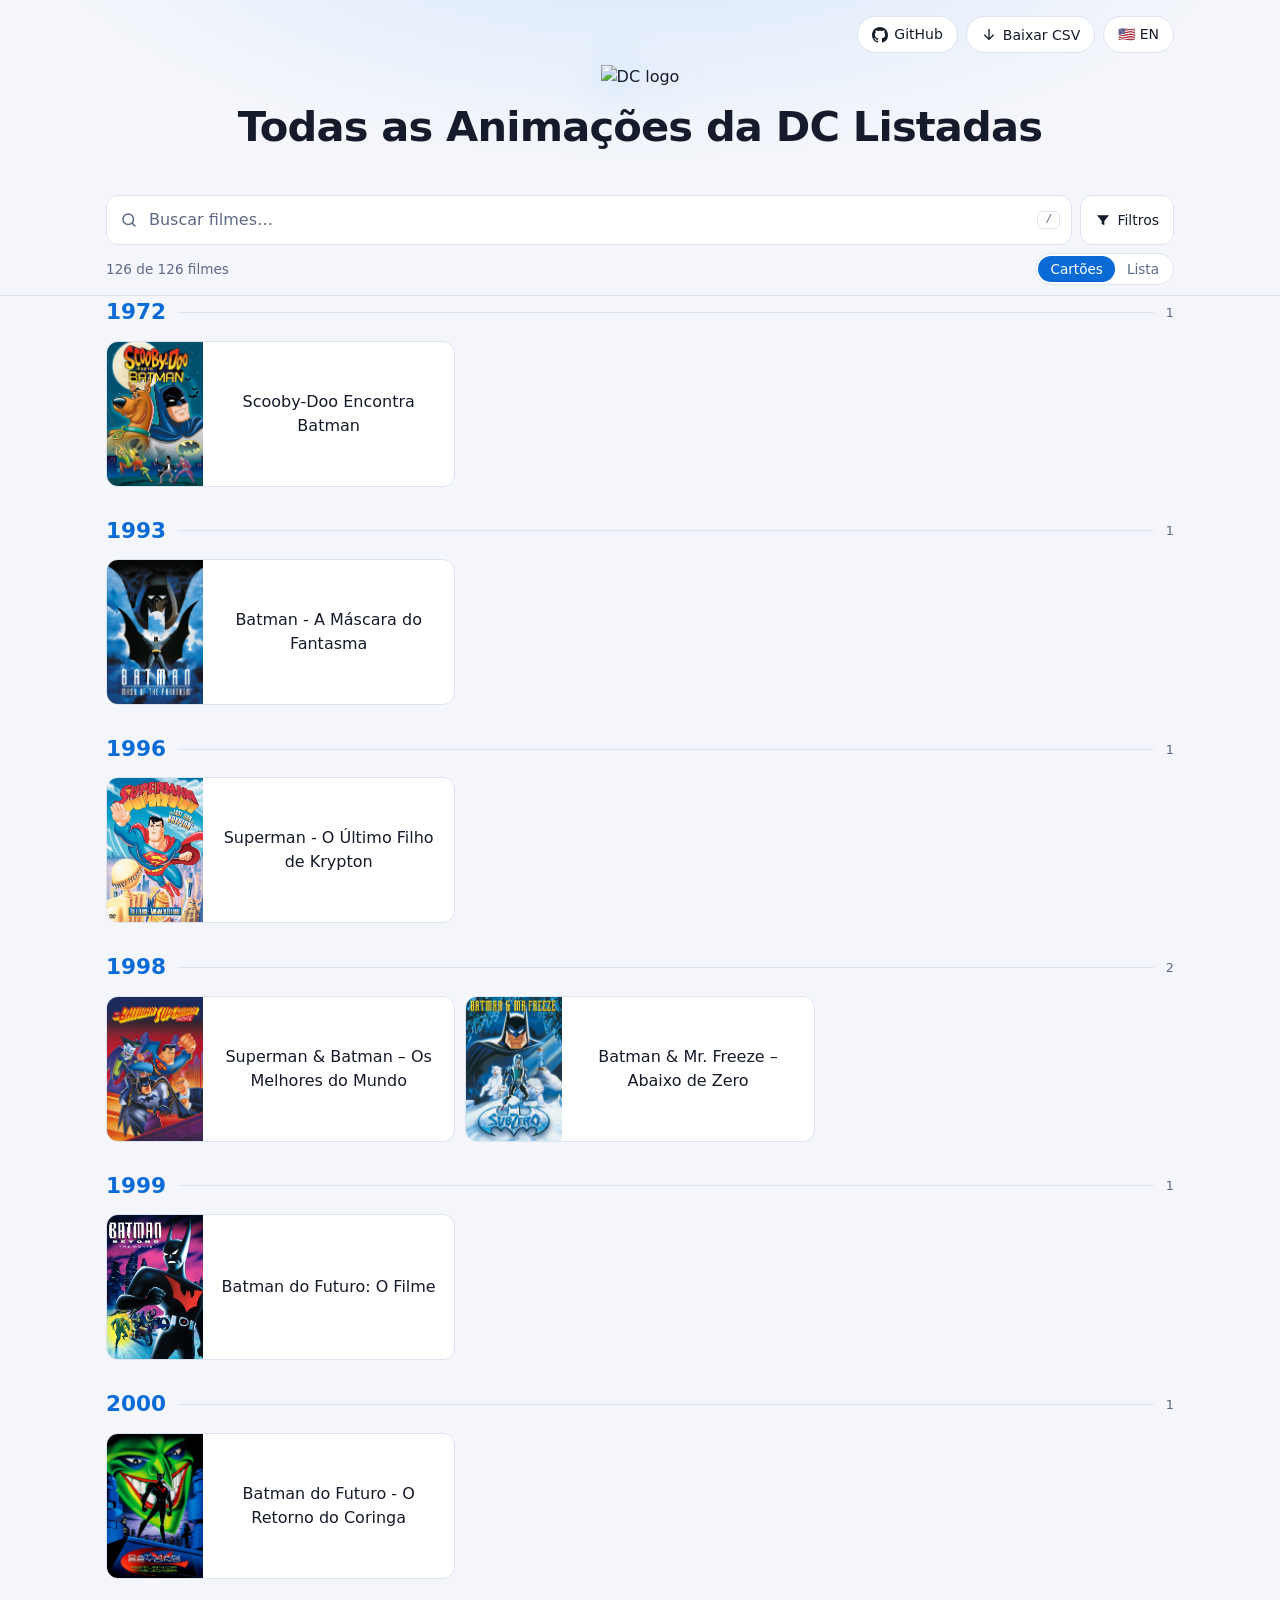
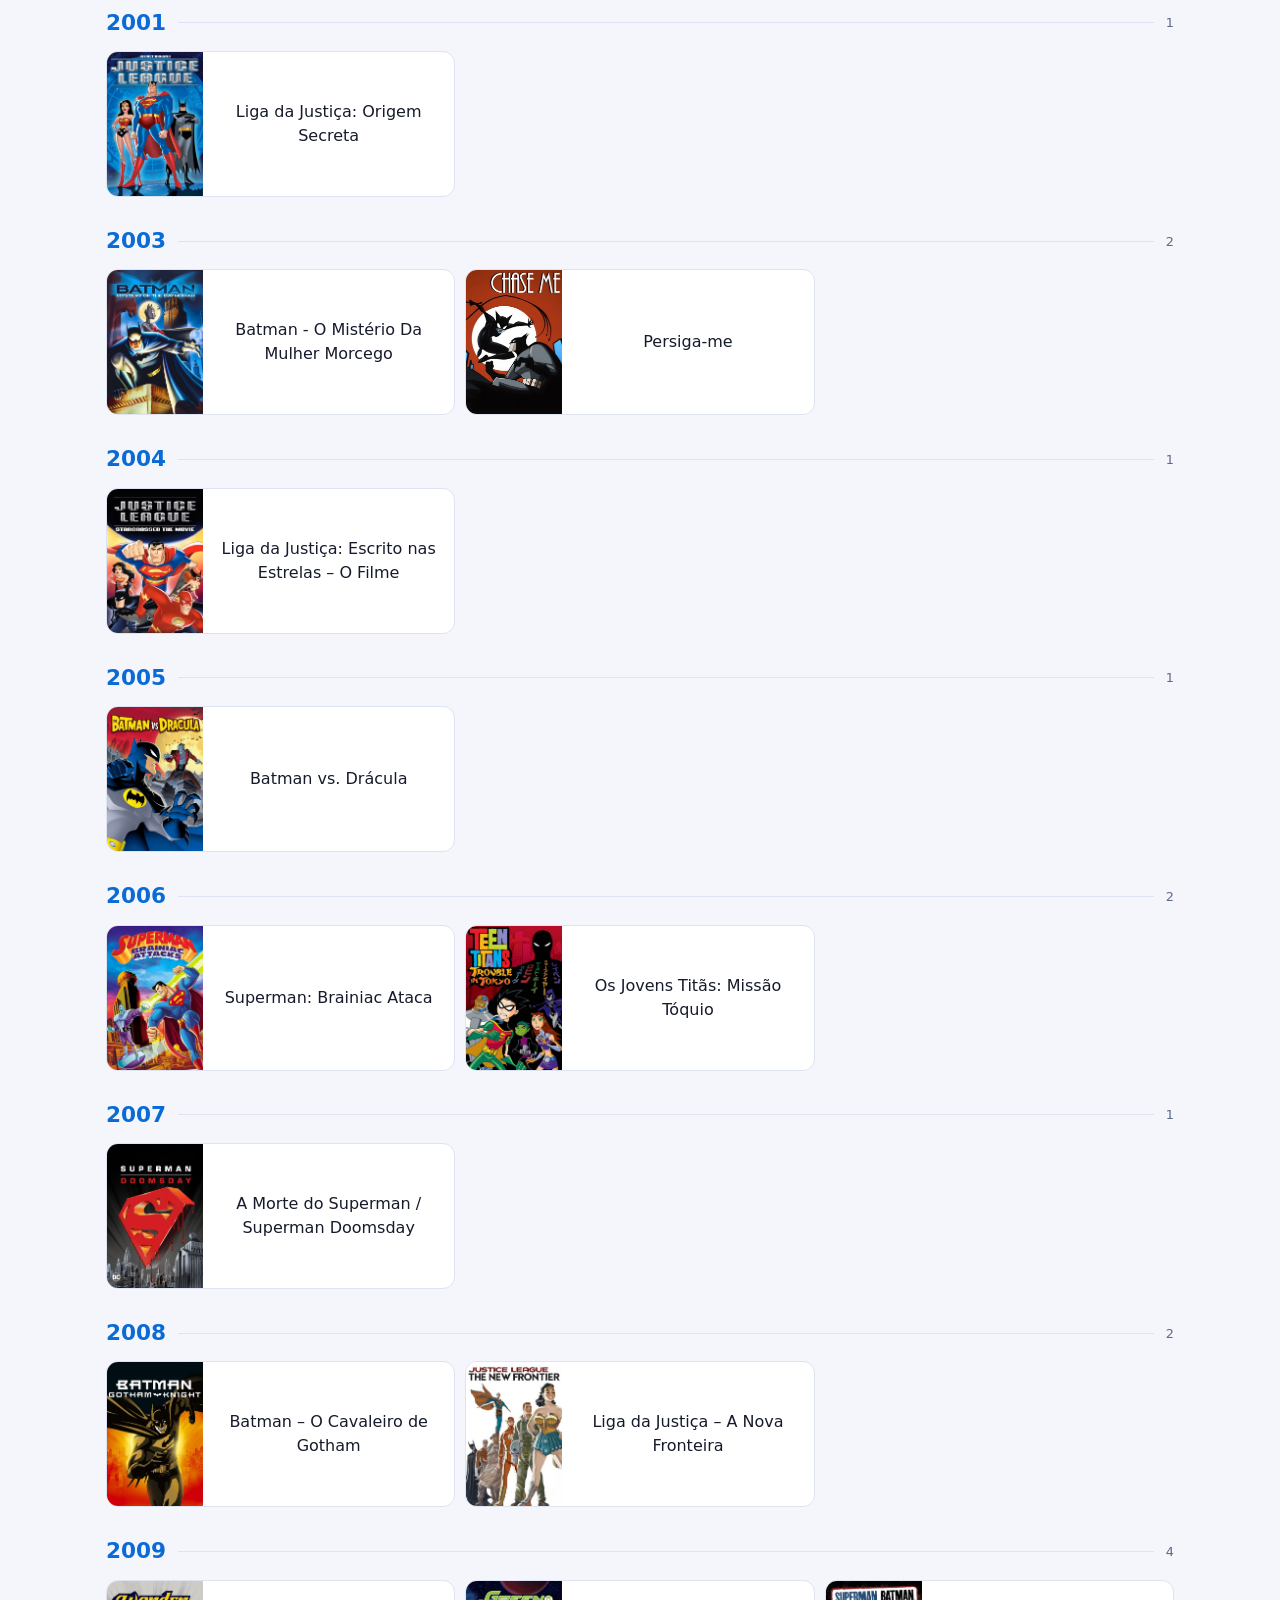
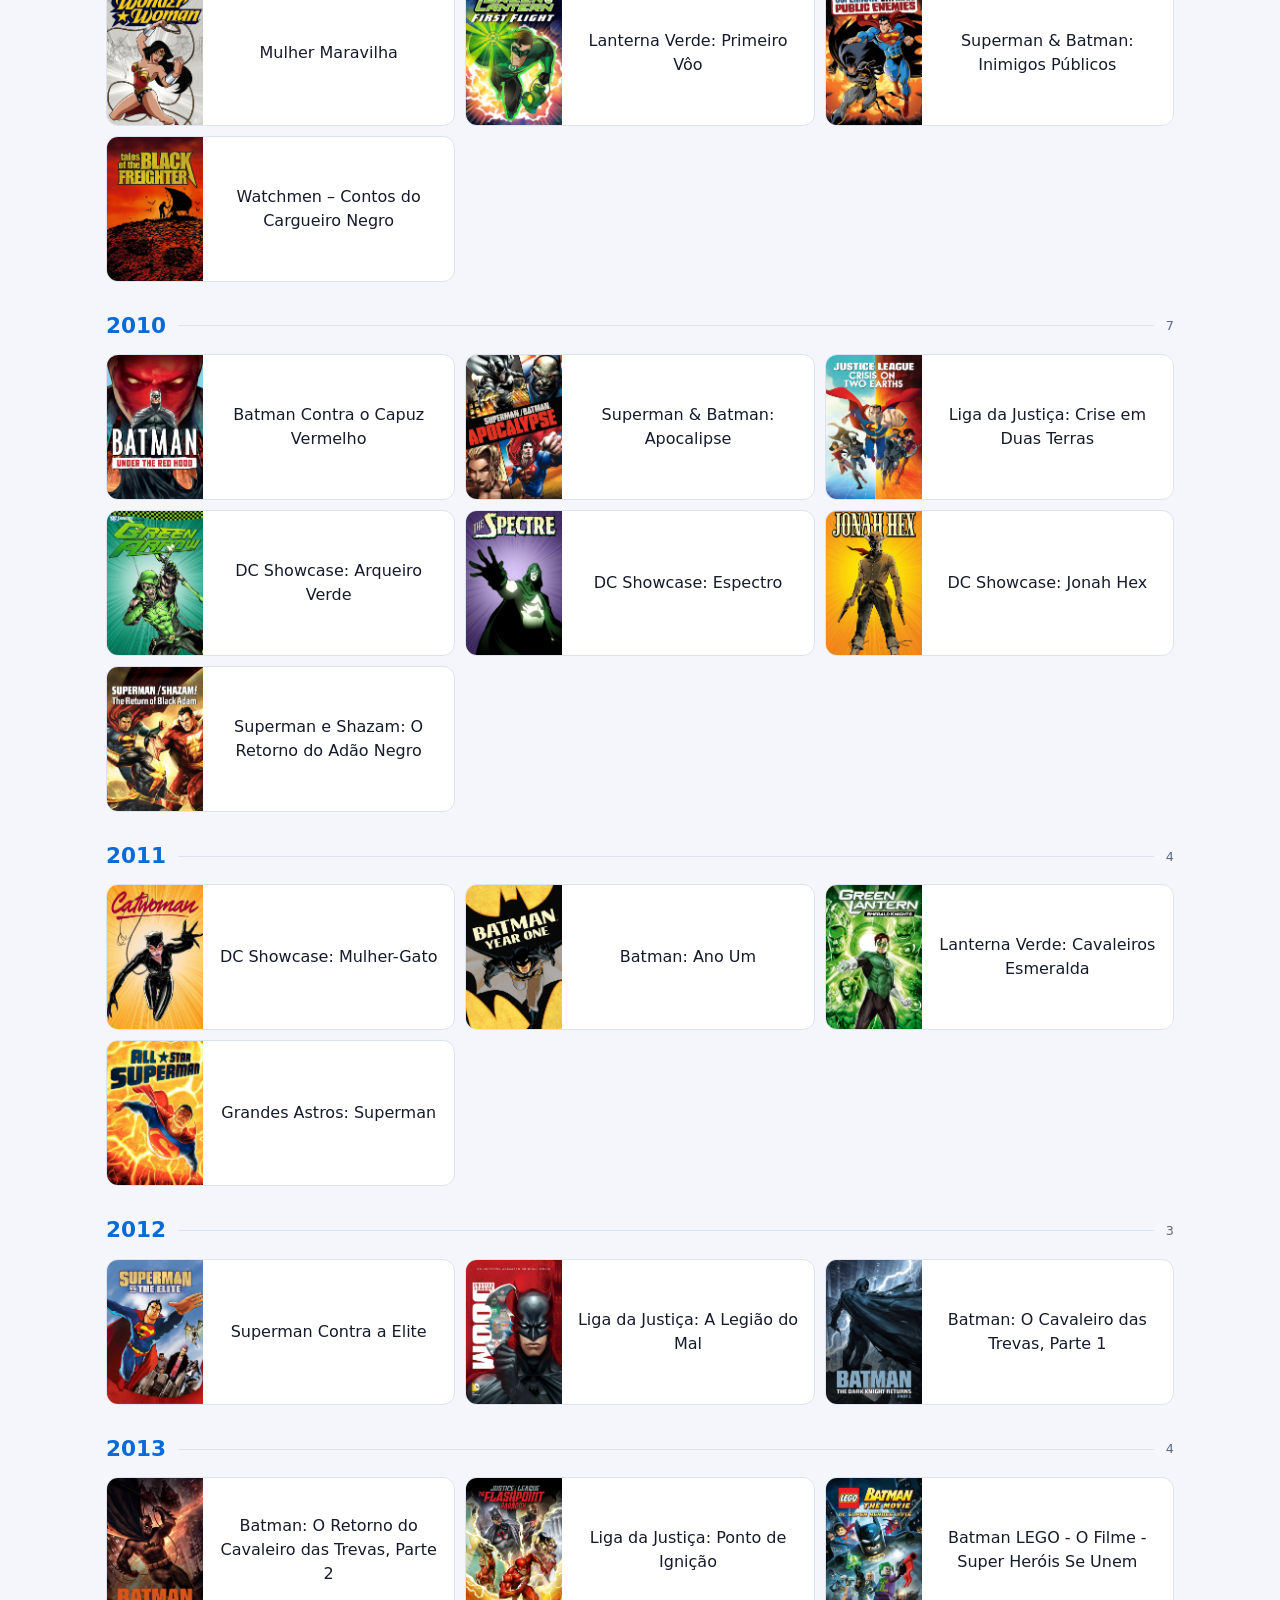
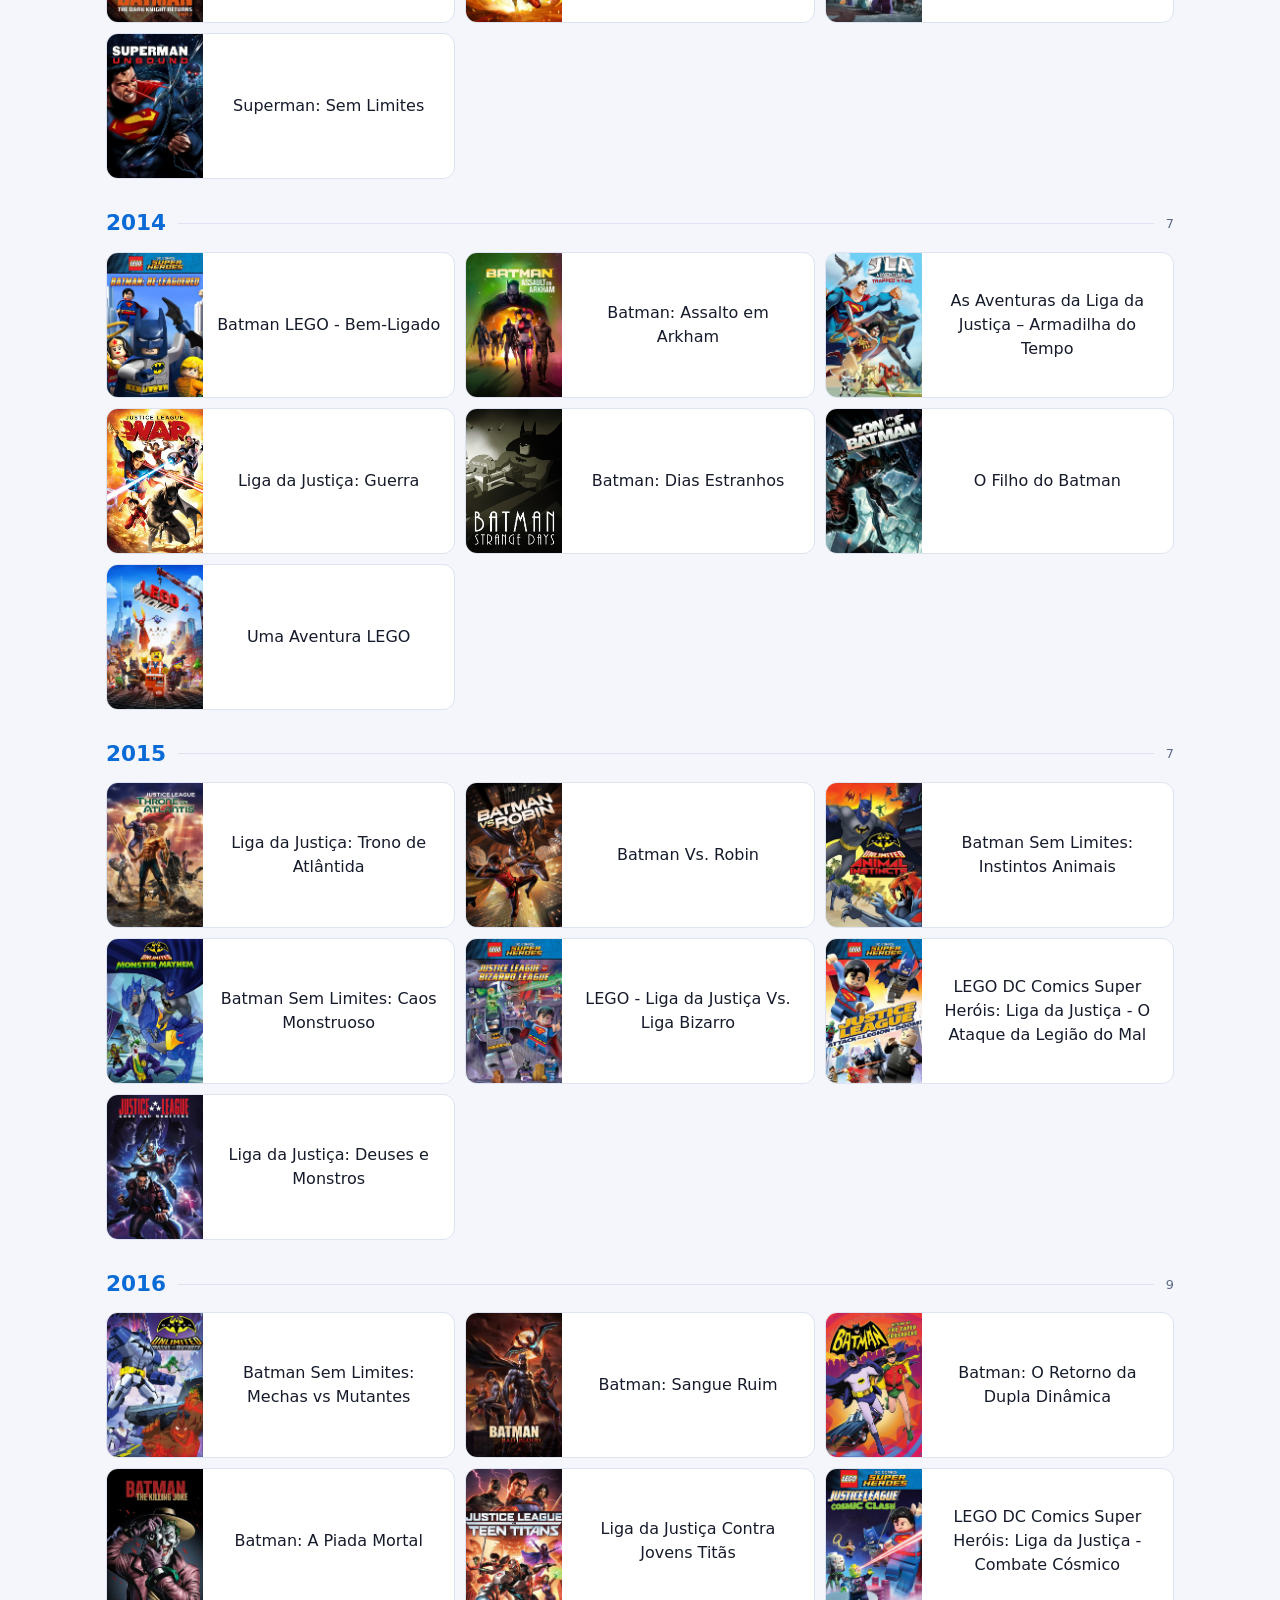
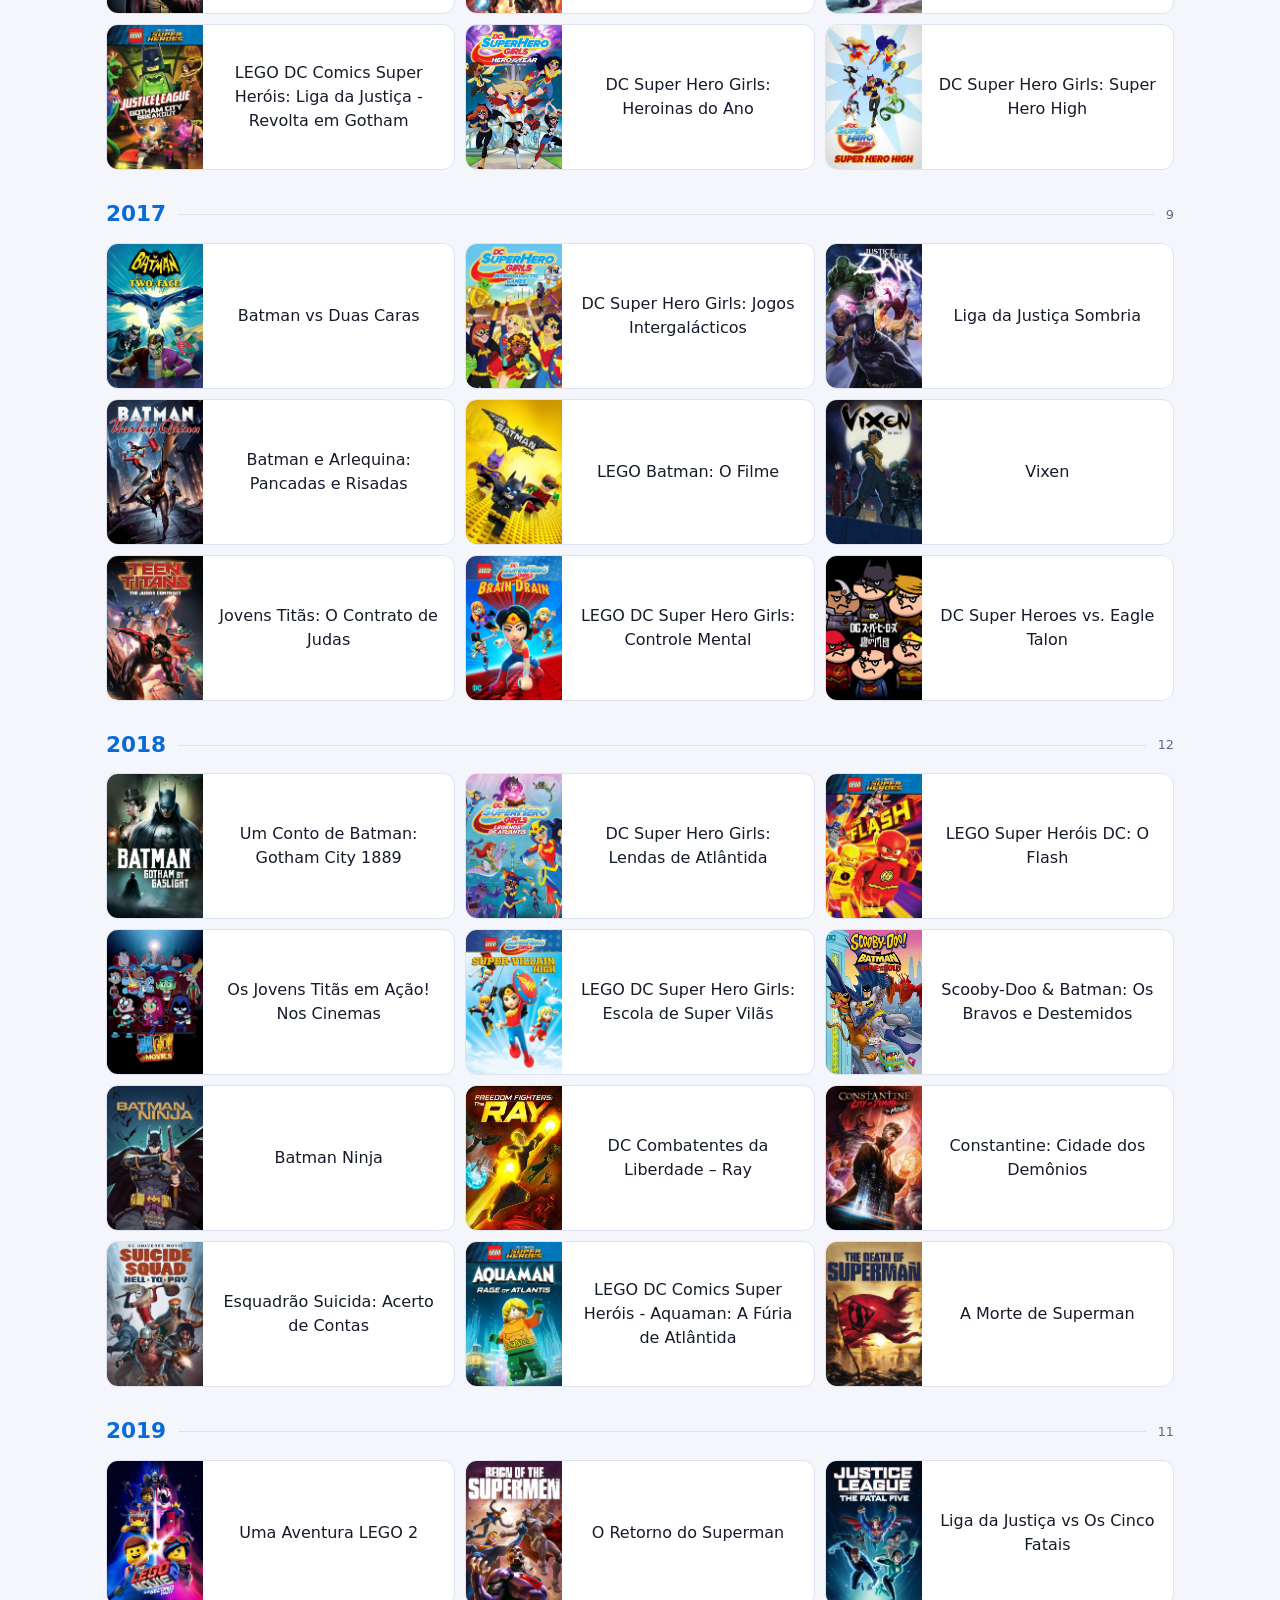
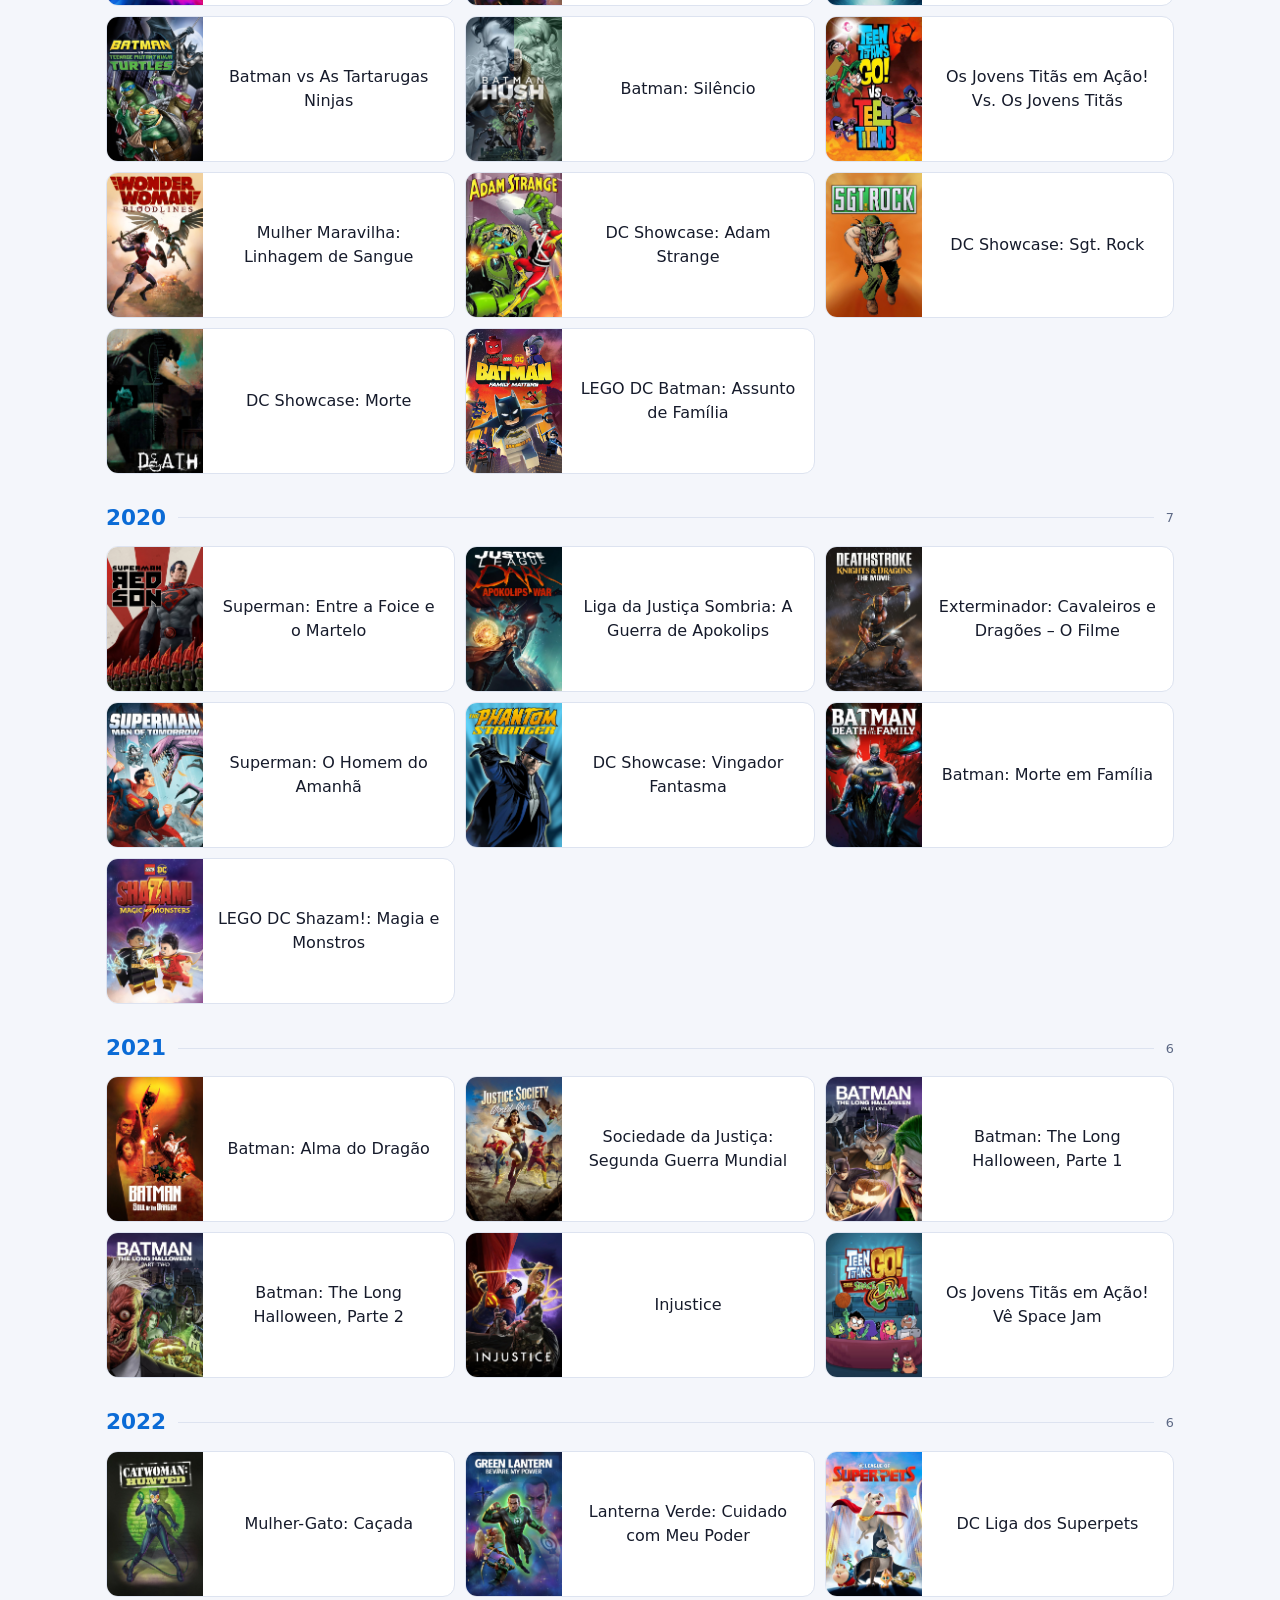
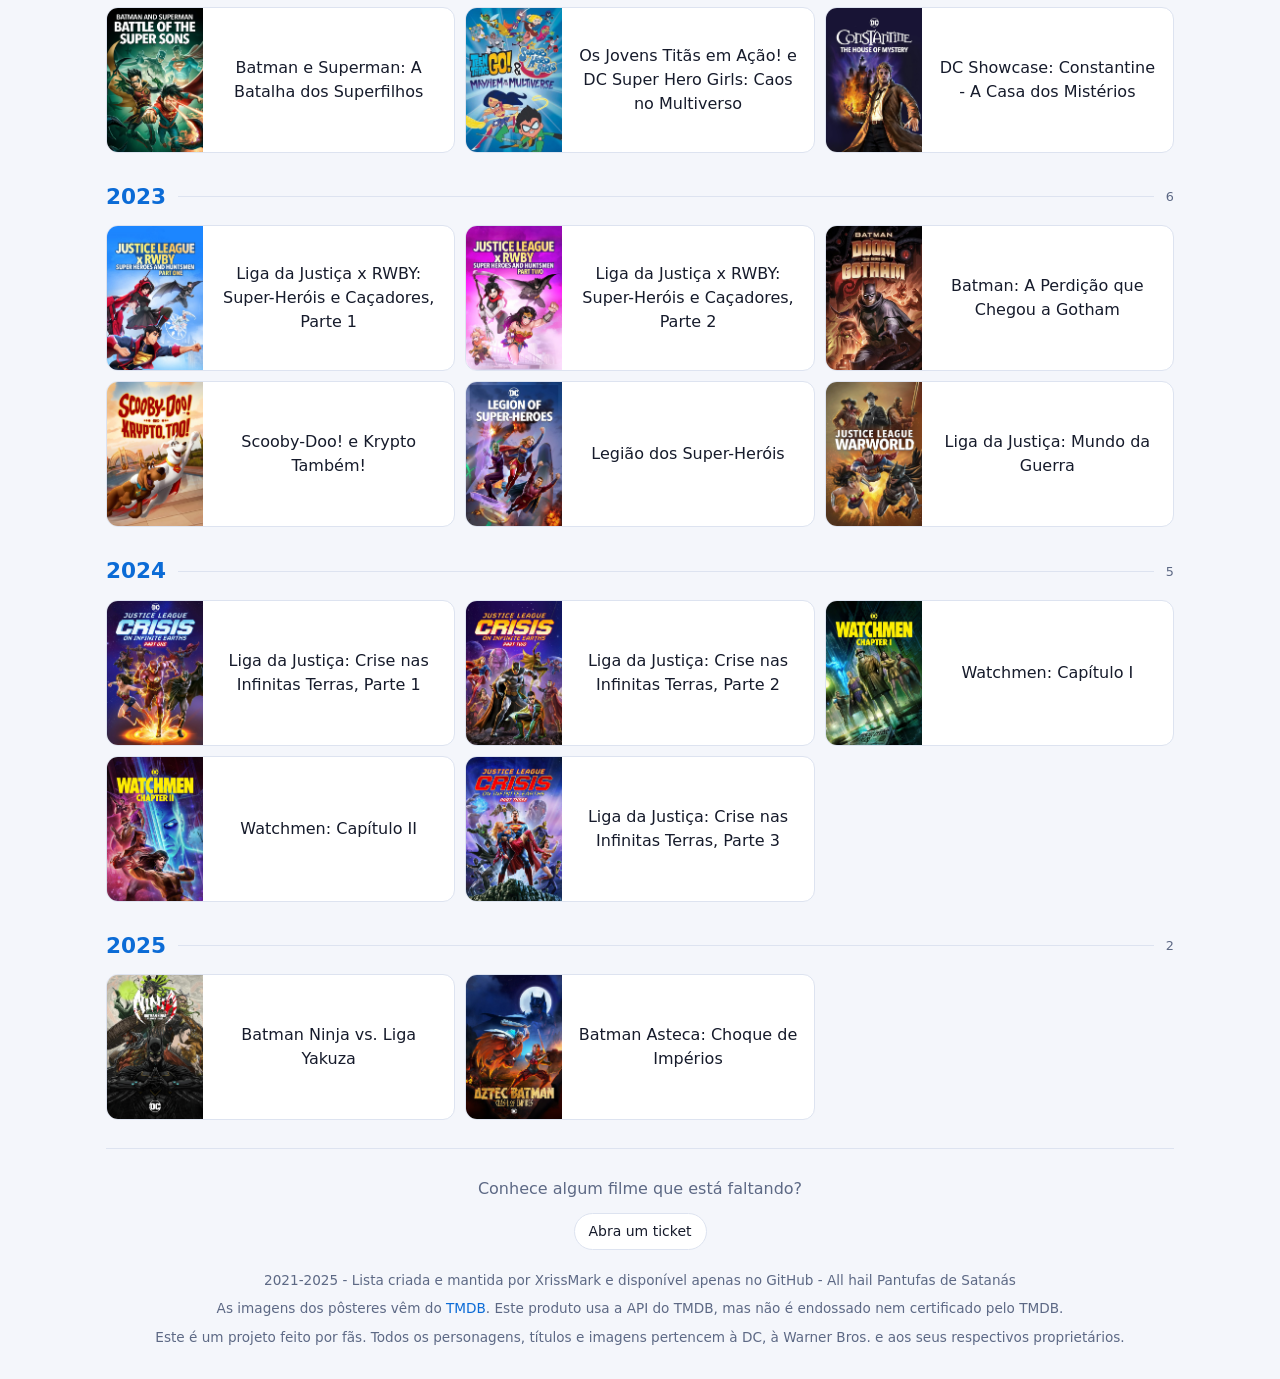
==== commit ba02df26: "Update HTML metadata for improved SEO and add sitemap.xml for better indexing" ====
--- a/ptbr.html
+++ b/ptbr.html
@@ -3,15 +3,19 @@
 <head>
   <meta charset="utf-8">
   <meta name="viewport" content="width=device-width, initial-scale=1">
-  <title>Lista de Animações da DC</title>
-  <meta name="description" content="Todas as Animações da DC Listadas">
+  <title>Lista de Animações da DC - Todos os Filmes por Ano e Herói</title>
+  <meta name="description" content="A lista completa das animações da DC de 1972 até hoje. Busque pelo título e filtre por ano ou herói: Batman, Superman, Mulher-Maravilha, Liga da Justiça e mais.">
   <meta name="theme-color" content="#0b0f17">
   <link rel="icon" href="images/dc-logo.png">
+  <link rel="canonical" href="https://xrissmark.github.io/DCList/ptbr.html">
+  <link rel="alternate" hreflang="en" href="https://xrissmark.github.io/DCList/">
+  <link rel="alternate" hreflang="pt-BR" href="https://xrissmark.github.io/DCList/ptbr.html">
+  <link rel="alternate" hreflang="x-default" href="https://xrissmark.github.io/DCList/">
 
   <meta property="og:url" content="https://xrissmark.github.io/DCList/ptbr.html">
   <meta property="og:type" content="article">
-  <meta property="og:title" content="Lista de Animações da DC">
-  <meta property="og:description" content="Todas as Animações da DC Listadas">
+  <meta property="og:title" content="Lista de Animações da DC - Todos os Filmes por Ano e Herói">
+  <meta property="og:description" content="A lista completa das animações da DC de 1972 até hoje. Busque pelo título e filtre por ano ou herói: Batman, Superman, Mulher-Maravilha, Liga da Justiça e mais.">
   <meta property="og:image" content="https://xrissmark.github.io/DCList/images/dc-logo.png">
   <link rel="stylesheet" href="css/style.css">
   <script src="js/main.js" defer></script>
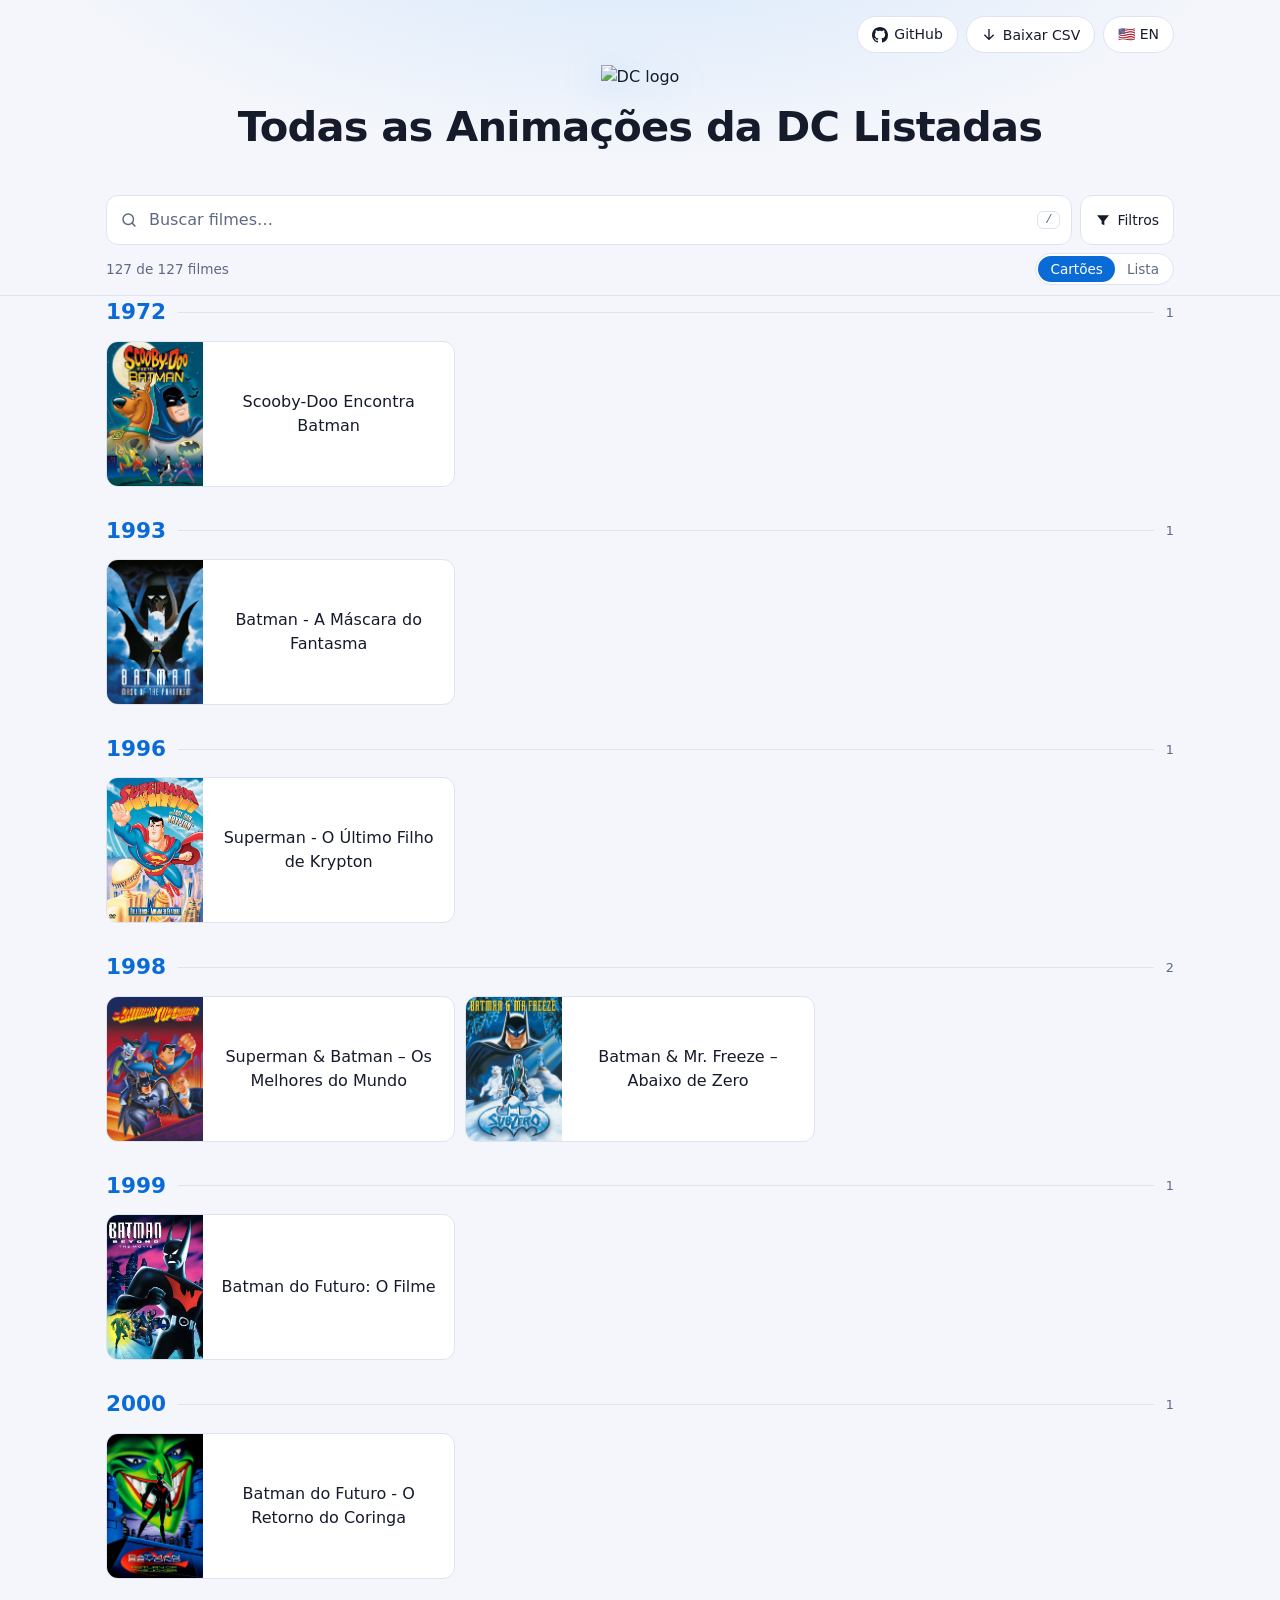
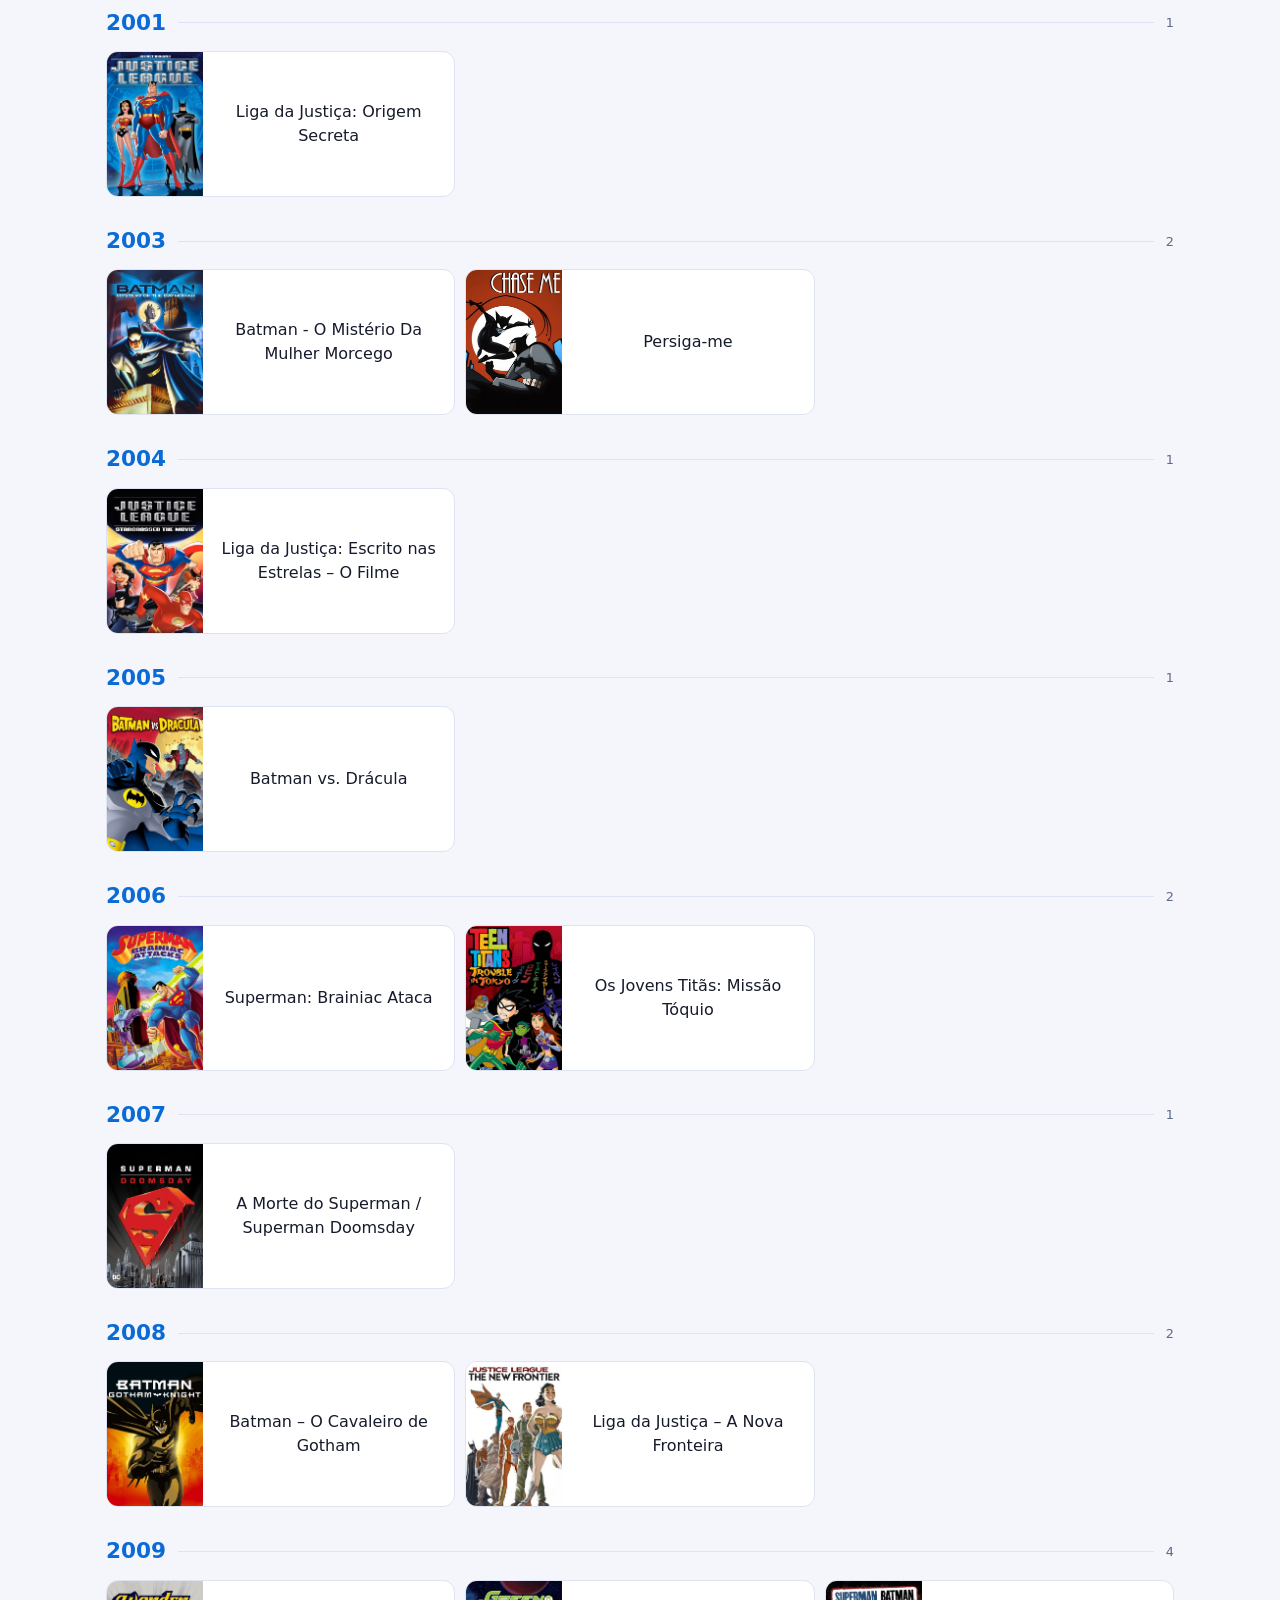
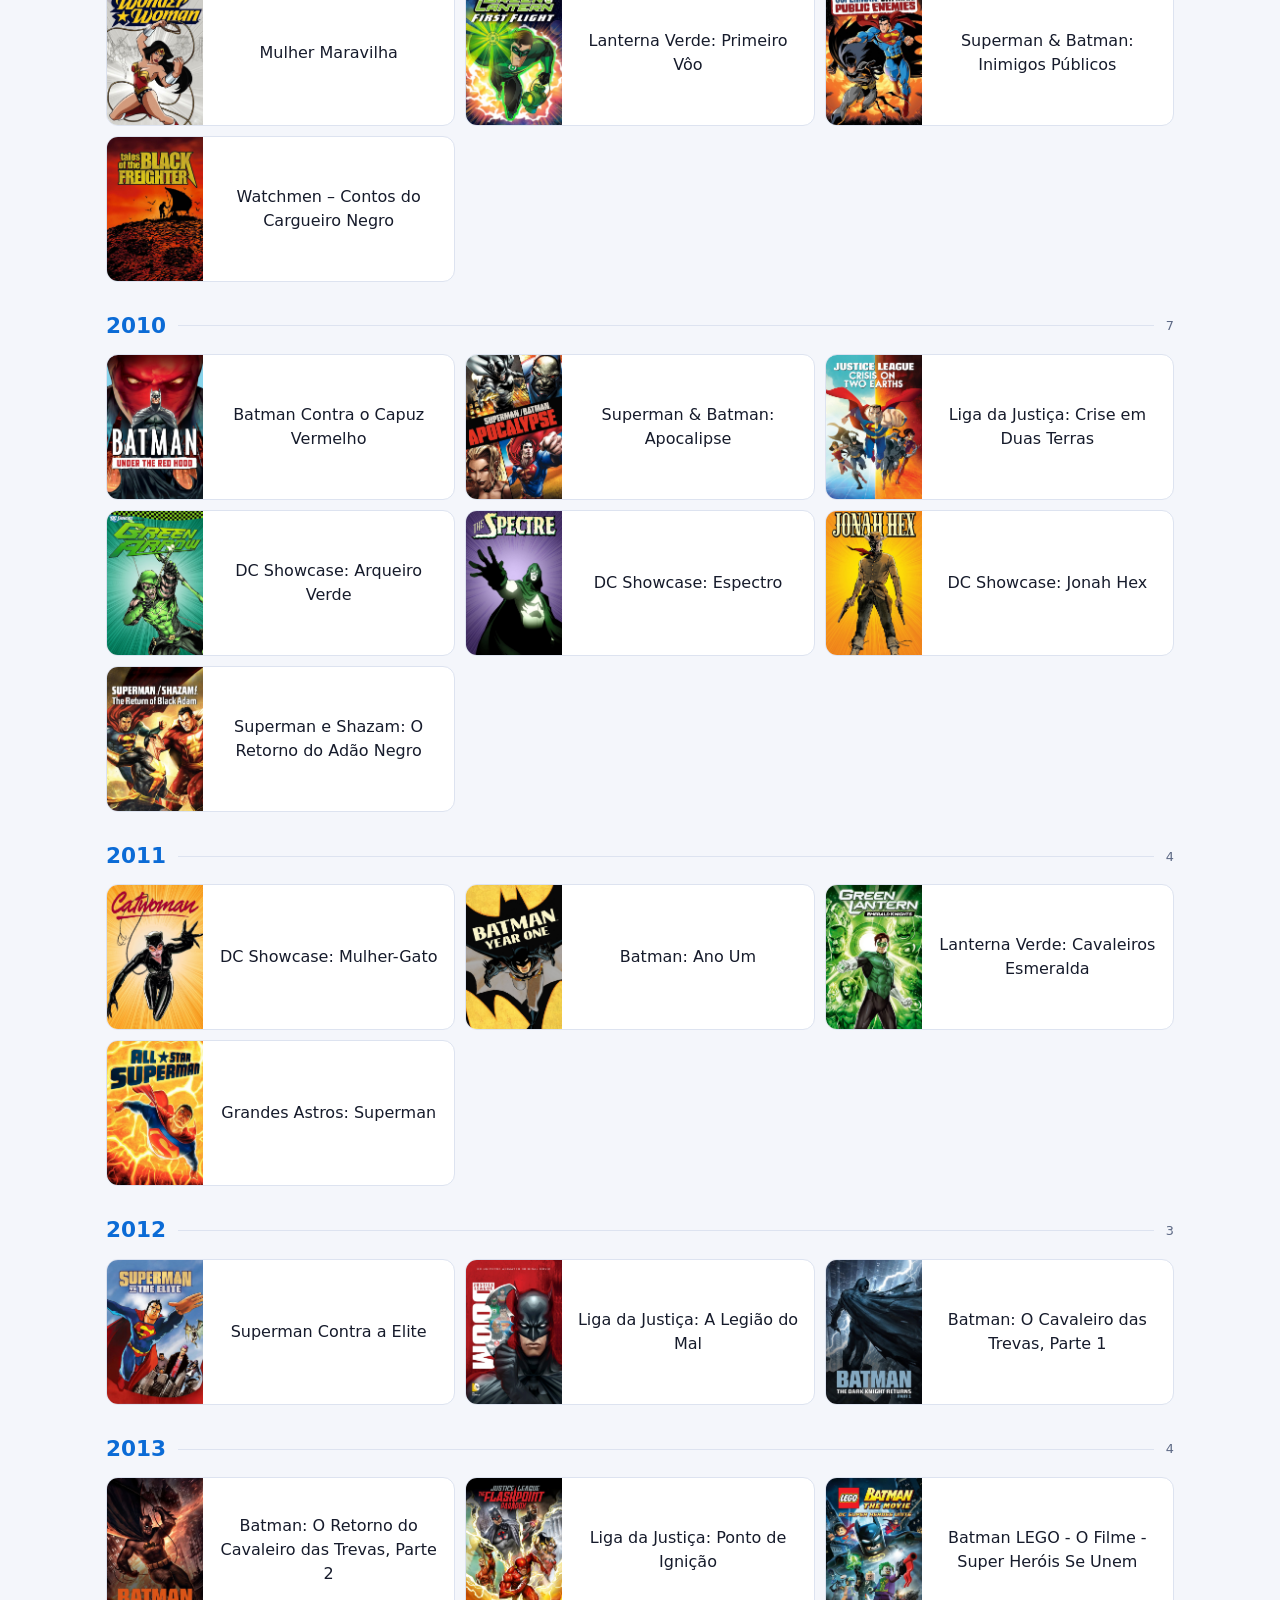
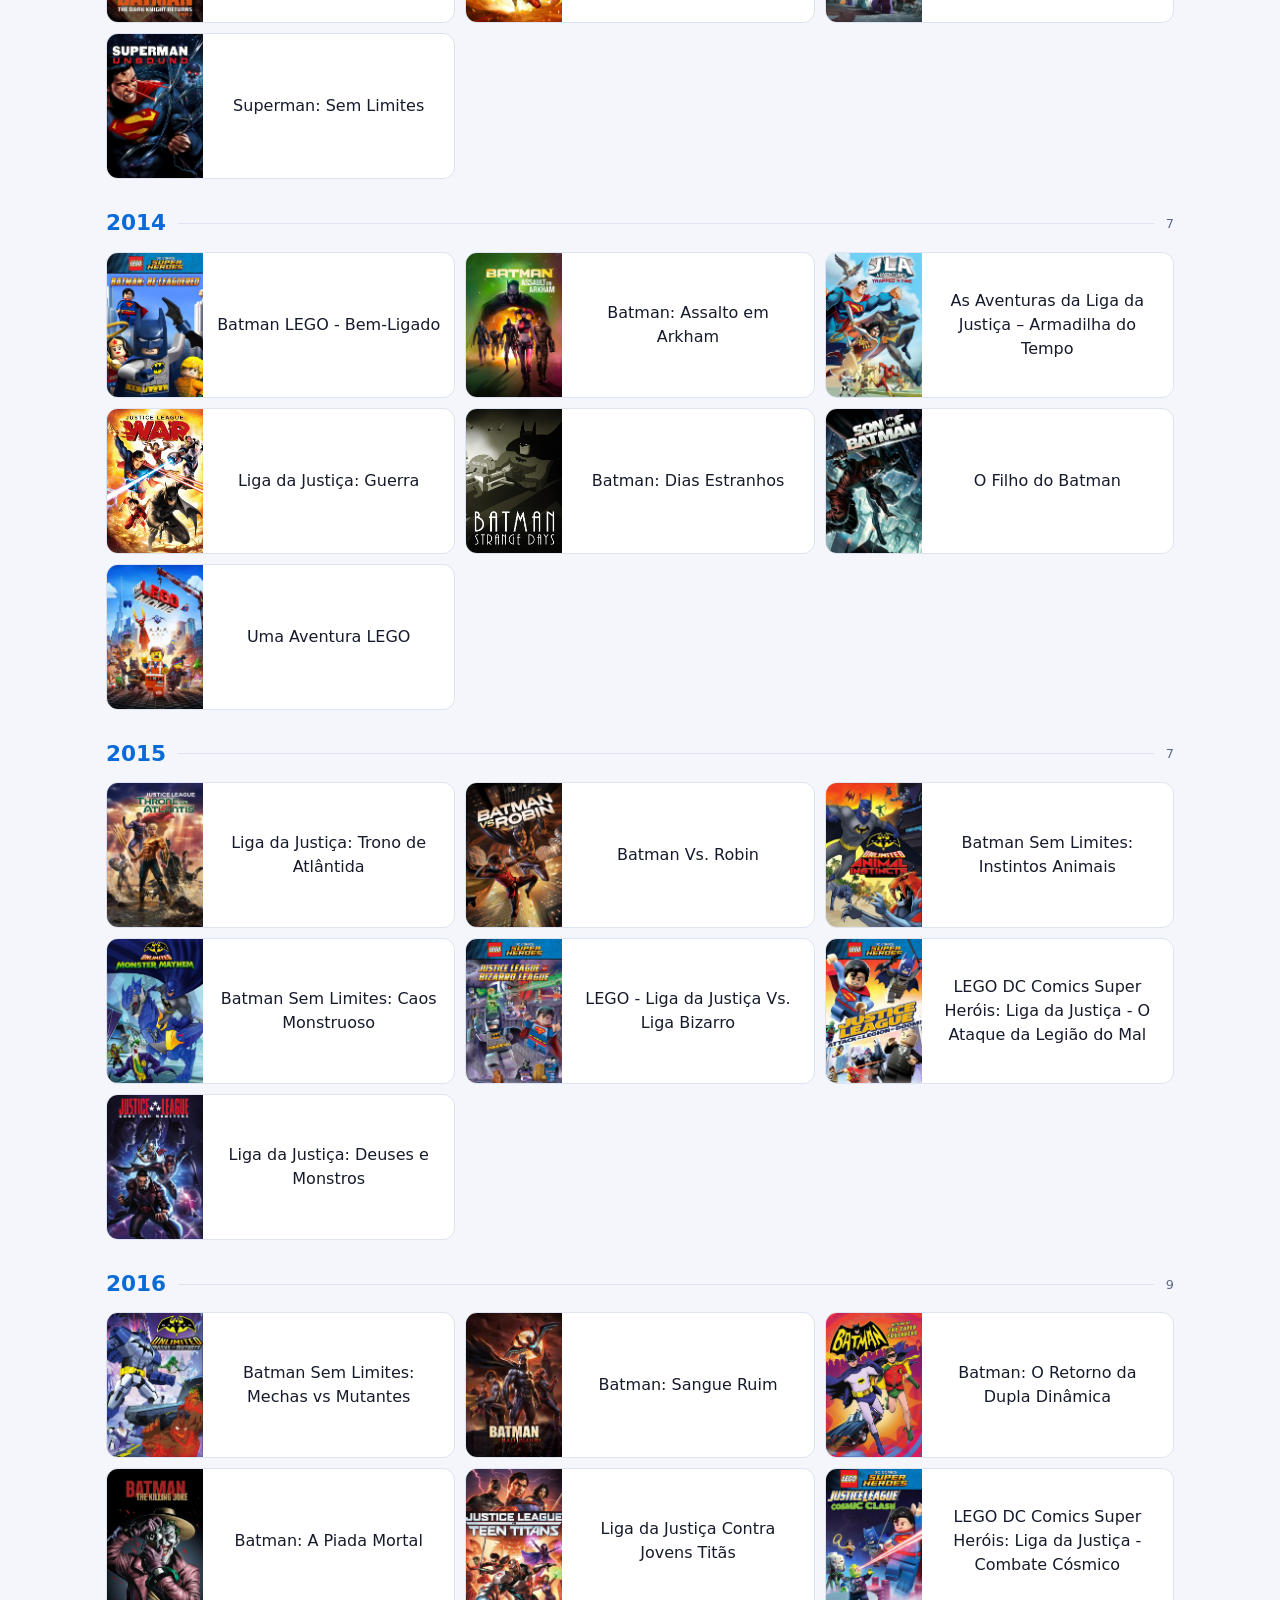
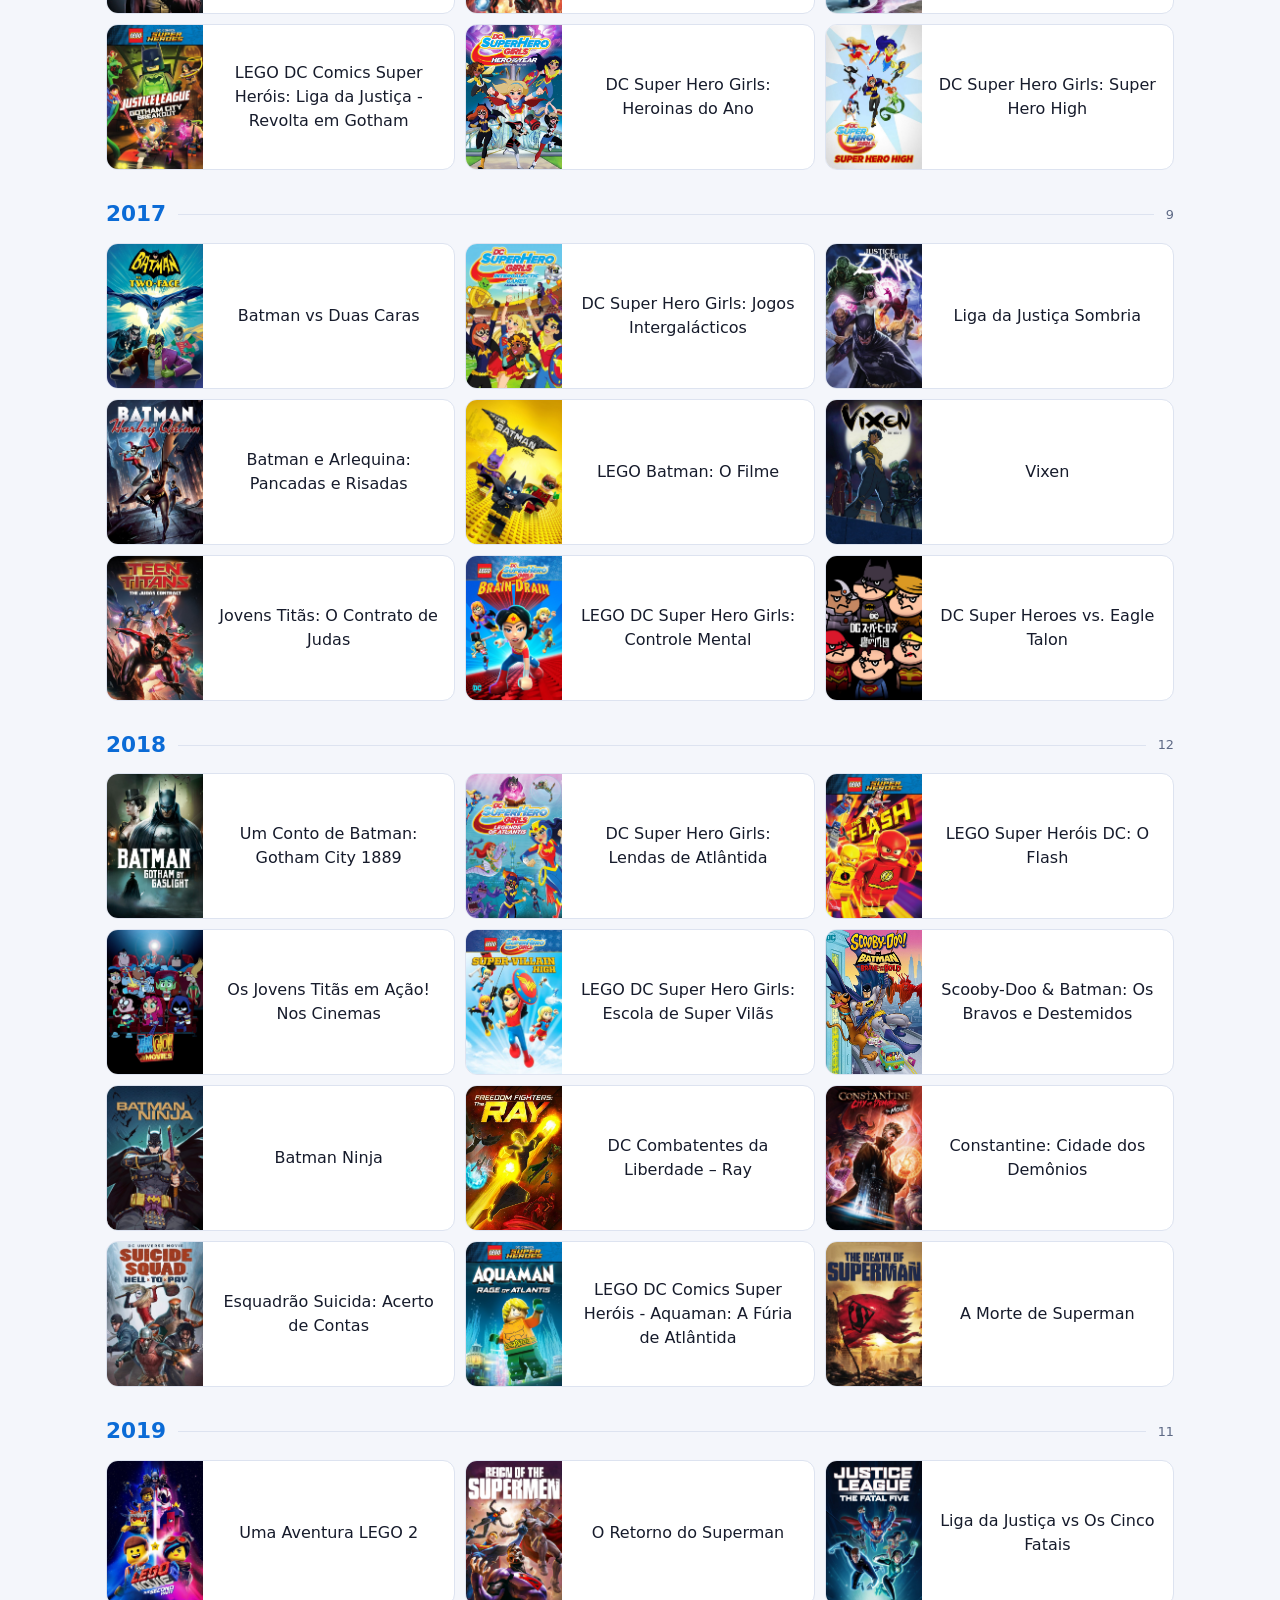
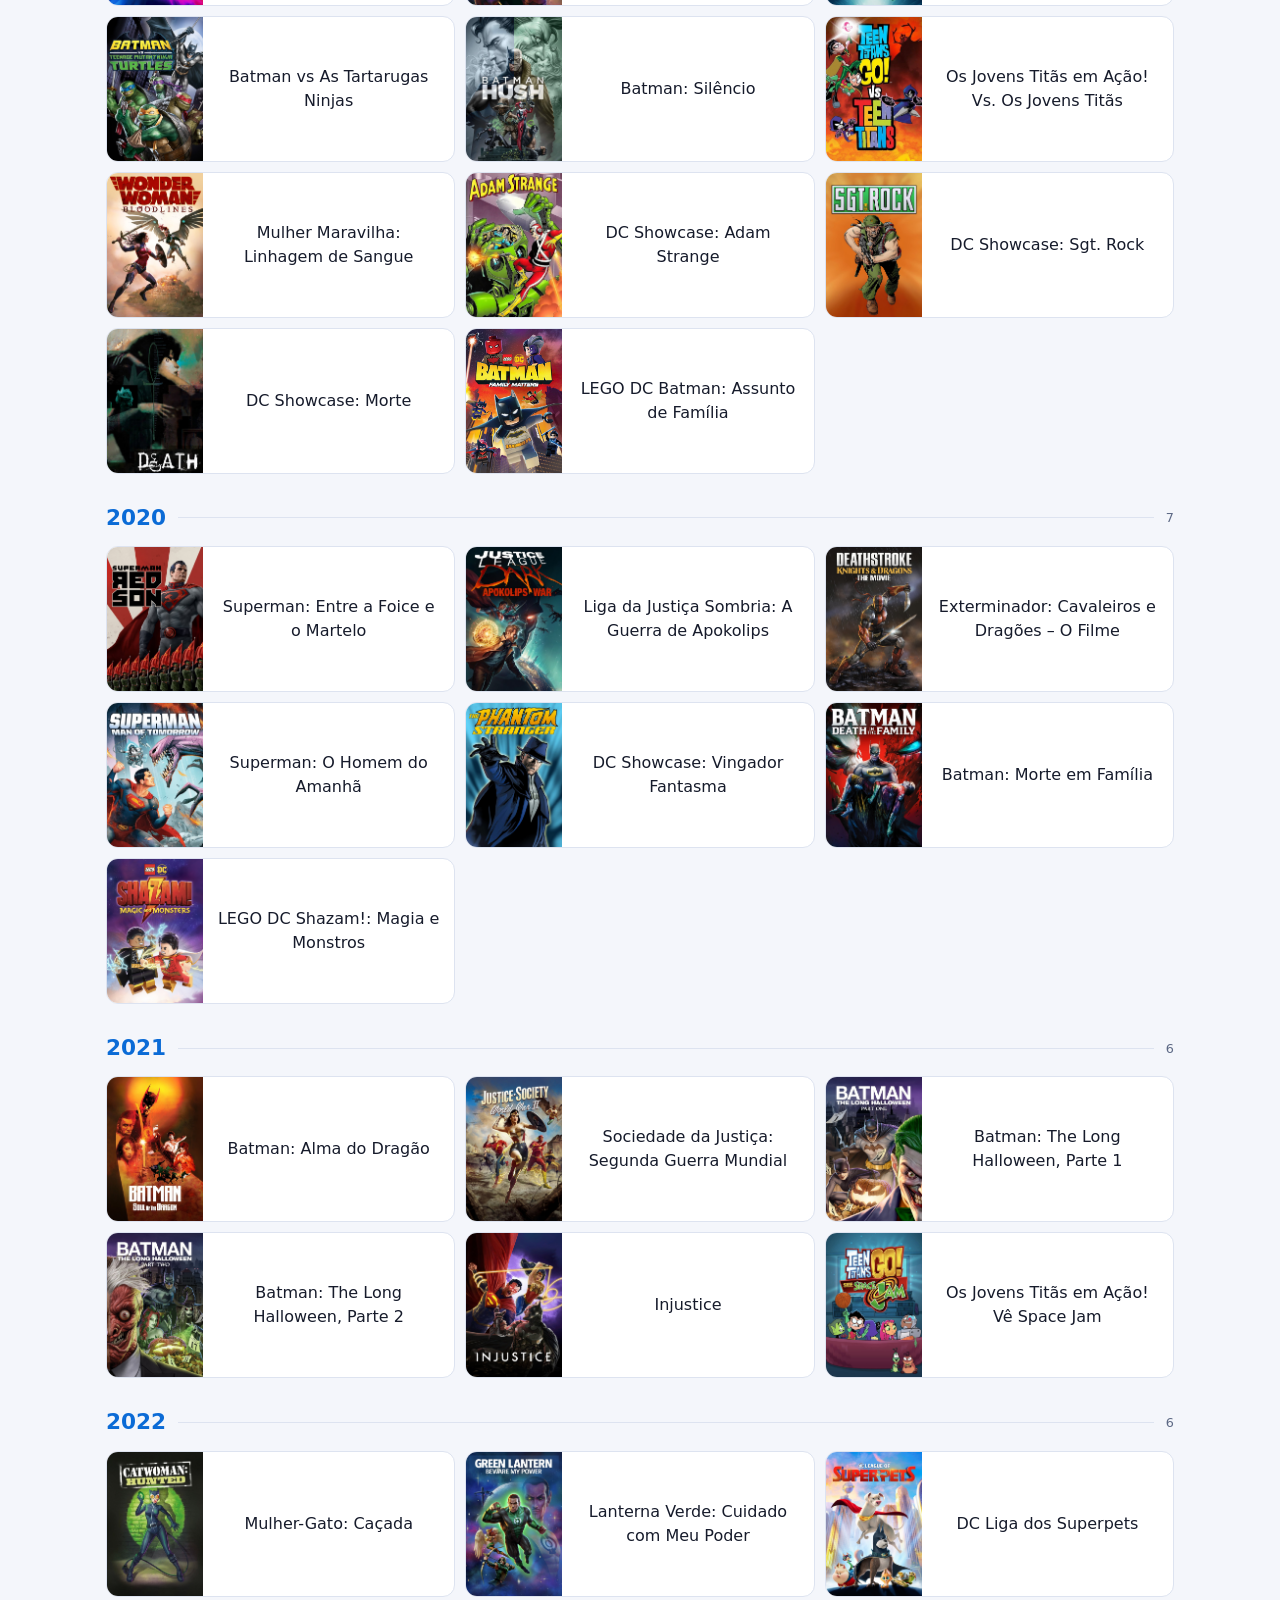
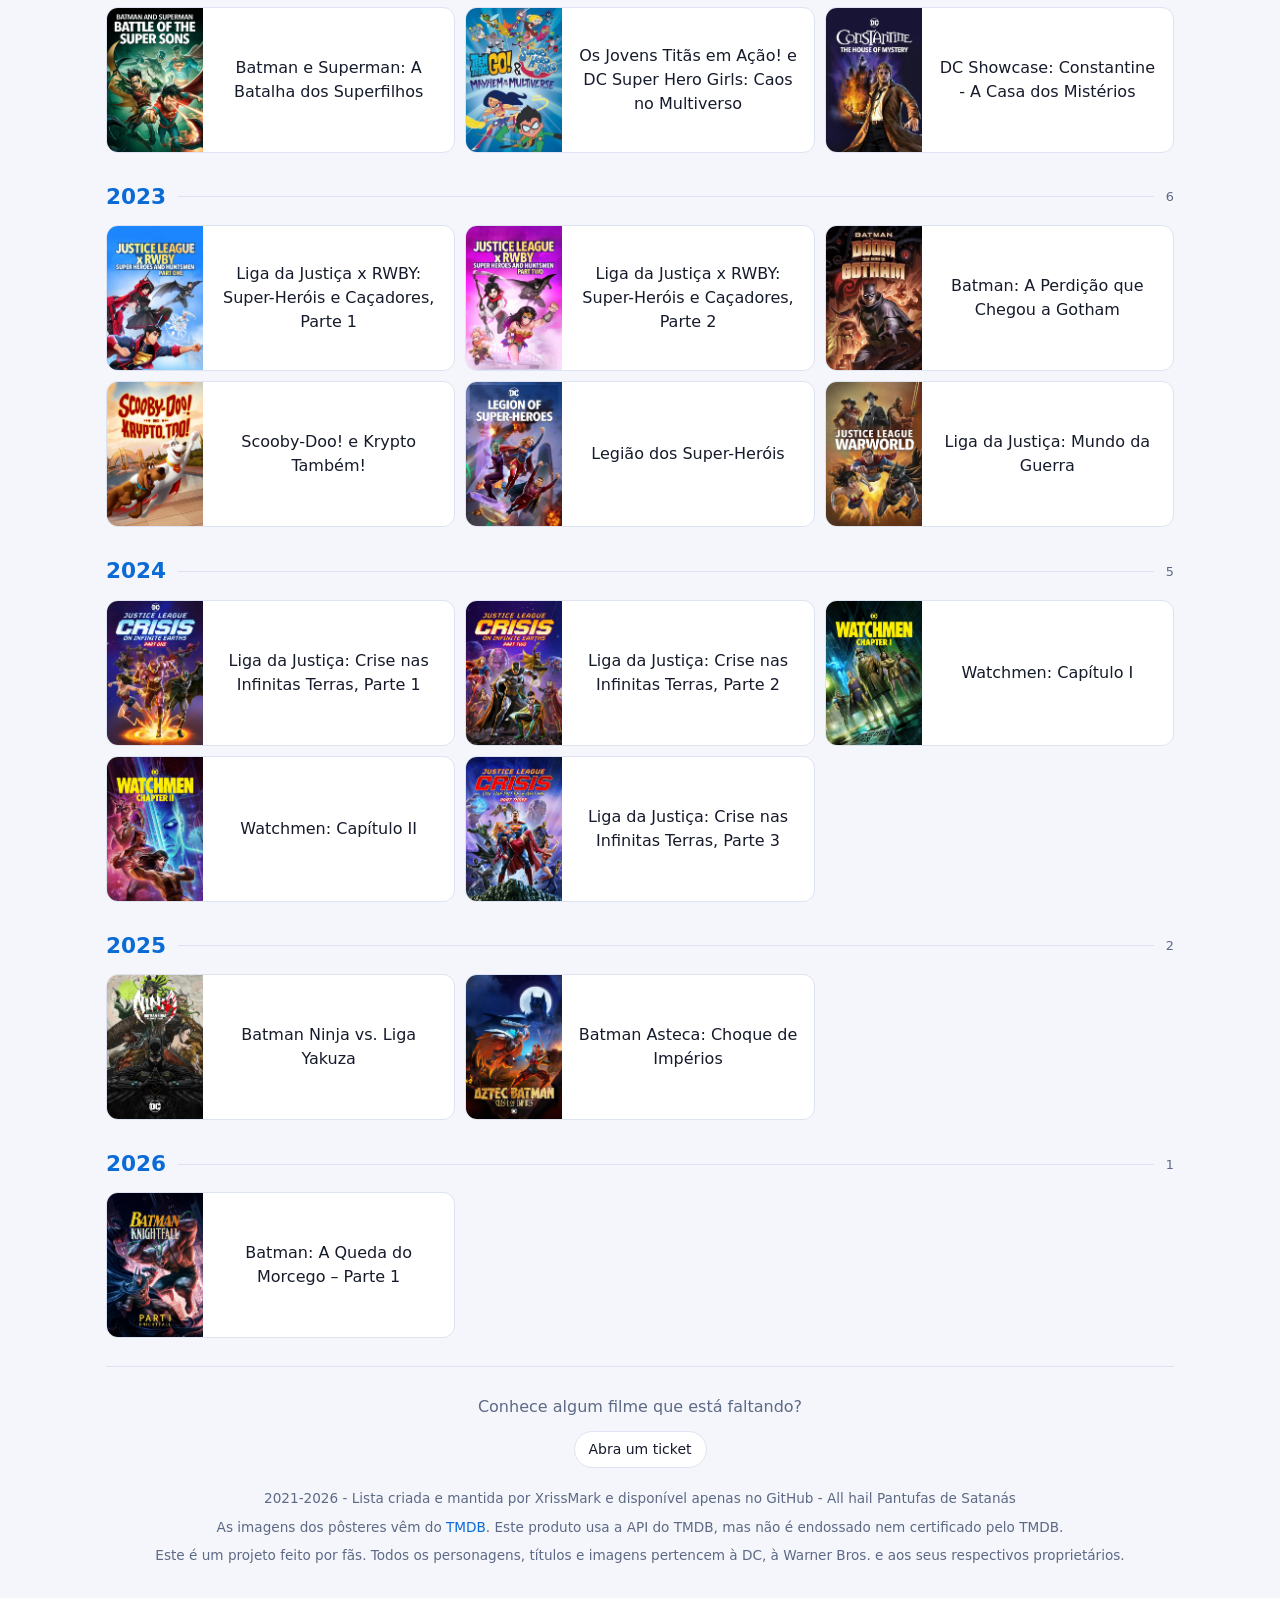
==== commit 5cea8541: "Add 2026 movie "Batman: Knightfall – Part 1" poster and update listings" ====
--- a/ptbr.html
+++ b/ptbr.html
@@ -52,7 +52,7 @@
           </div>
         </div>
         <div class="chips" id="chips-hero" role="group" aria-label="Herói"><button class="chip" type="button" data-value="batman" aria-pressed="false">Batman</button><button class="chip" type="button" data-value="superman" aria-pressed="false">Superman</button><button class="chip" type="button" data-value="wonder-woman" aria-pressed="false">Mulher Maravilha</button><button class="chip" type="button" data-value="justice-league" aria-pressed="false">Liga da Justiça</button><button class="chip" type="button" data-value="teen-titans" aria-pressed="false">Jovens Titãs</button><button class="chip" type="button" data-value="green-lantern" aria-pressed="false">Lanterna Verde</button><button class="chip" type="button" data-value="flash" aria-pressed="false">Flash</button><button class="chip" type="button" data-value="aquaman" aria-pressed="false">Aquaman</button><button class="chip" type="button" data-value="shazam" aria-pressed="false">Shazam</button><button class="chip" type="button" data-value="catwoman" aria-pressed="false">Mulher-Gato</button><button class="chip" type="button" data-value="constantine" aria-pressed="false">Constantine</button><button class="chip" type="button" data-value="suicide-squad" aria-pressed="false">Esquadrão Suicida</button><button class="chip" type="button" data-value="super-hero-girls" aria-pressed="false">Super Hero Girls</button><button class="chip" type="button" data-value="other" aria-pressed="false">Outros</button></div>
-        <div class="chips" id="chips-year" role="group" aria-label="Ano" hidden><button class="chip" type="button" data-value="1972" aria-pressed="false">1972</button><button class="chip" type="button" data-value="1993" aria-pressed="false">1993</button><button class="chip" type="button" data-value="1996" aria-pressed="false">1996</button><button class="chip" type="button" data-value="1998" aria-pressed="false">1998</button><button class="chip" type="button" data-value="1999" aria-pressed="false">1999</button><button class="chip" type="button" data-value="2000" aria-pressed="false">2000</button><button class="chip" type="button" data-value="2001" aria-pressed="false">2001</button><button class="chip" type="button" data-value="2003" aria-pressed="false">2003</button><button class="chip" type="button" data-value="2004" aria-pressed="false">2004</button><button class="chip" type="button" data-value="2005" aria-pressed="false">2005</button><button class="chip" type="button" data-value="2006" aria-pressed="false">2006</button><button class="chip" type="button" data-value="2007" aria-pressed="false">2007</button><button class="chip" type="button" data-value="2008" aria-pressed="false">2008</button><button class="chip" type="button" data-value="2009" aria-pressed="false">2009</button><button class="chip" type="button" data-value="2010" aria-pressed="false">2010</button><button class="chip" type="button" data-value="2011" aria-pressed="false">2011</button><button class="chip" type="button" data-value="2012" aria-pressed="false">2012</button><button class="chip" type="button" data-value="2013" aria-pressed="false">2013</button><button class="chip" type="button" data-value="2014" aria-pressed="false">2014</button><button class="chip" type="button" data-value="2015" aria-pressed="false">2015</button><button class="chip" type="button" data-value="2016" aria-pressed="false">2016</button><button class="chip" type="button" data-value="2017" aria-pressed="false">2017</button><button class="chip" type="button" data-value="2018" aria-pressed="false">2018</button><button class="chip" type="button" data-value="2019" aria-pressed="false">2019</button><button class="chip" type="button" data-value="2020" aria-pressed="false">2020</button><button class="chip" type="button" data-value="2021" aria-pressed="false">2021</button><button class="chip" type="button" data-value="2022" aria-pressed="false">2022</button><button class="chip" type="button" data-value="2023" aria-pressed="false">2023</button><button class="chip" type="button" data-value="2024" aria-pressed="false">2024</button><button class="chip" type="button" data-value="2025" aria-pressed="false">2025</button></div>
+        <div class="chips" id="chips-year" role="group" aria-label="Ano" hidden><button class="chip" type="button" data-value="1972" aria-pressed="false">1972</button><button class="chip" type="button" data-value="1993" aria-pressed="false">1993</button><button class="chip" type="button" data-value="1996" aria-pressed="false">1996</button><button class="chip" type="button" data-value="1998" aria-pressed="false">1998</button><button class="chip" type="button" data-value="1999" aria-pressed="false">1999</button><button class="chip" type="button" data-value="2000" aria-pressed="false">2000</button><button class="chip" type="button" data-value="2001" aria-pressed="false">2001</button><button class="chip" type="button" data-value="2003" aria-pressed="false">2003</button><button class="chip" type="button" data-value="2004" aria-pressed="false">2004</button><button class="chip" type="button" data-value="2005" aria-pressed="false">2005</button><button class="chip" type="button" data-value="2006" aria-pressed="false">2006</button><button class="chip" type="button" data-value="2007" aria-pressed="false">2007</button><button class="chip" type="button" data-value="2008" aria-pressed="false">2008</button><button class="chip" type="button" data-value="2009" aria-pressed="false">2009</button><button class="chip" type="button" data-value="2010" aria-pressed="false">2010</button><button class="chip" type="button" data-value="2011" aria-pressed="false">2011</button><button class="chip" type="button" data-value="2012" aria-pressed="false">2012</button><button class="chip" type="button" data-value="2013" aria-pressed="false">2013</button><button class="chip" type="button" data-value="2014" aria-pressed="false">2014</button><button class="chip" type="button" data-value="2015" aria-pressed="false">2015</button><button class="chip" type="button" data-value="2016" aria-pressed="false">2016</button><button class="chip" type="button" data-value="2017" aria-pressed="false">2017</button><button class="chip" type="button" data-value="2018" aria-pressed="false">2018</button><button class="chip" type="button" data-value="2019" aria-pressed="false">2019</button><button class="chip" type="button" data-value="2020" aria-pressed="false">2020</button><button class="chip" type="button" data-value="2021" aria-pressed="false">2021</button><button class="chip" type="button" data-value="2022" aria-pressed="false">2022</button><button class="chip" type="button" data-value="2023" aria-pressed="false">2023</button><button class="chip" type="button" data-value="2024" aria-pressed="false">2024</button><button class="chip" type="button" data-value="2025" aria-pressed="false">2025</button><button class="chip" type="button" data-value="2026" aria-pressed="false">2026</button></div>
       </div>
       <div class="meta">
         <span id="count" aria-live="polite" data-of="de" data-unit="filmes"></span>
@@ -344,6 +344,12 @@
         <li data-heroes="batman"><img src="images/posters/2025-aztec-batman-clash-of-empires.jpg" alt="" width="96" height="144" loading="lazy"><span class="title">Batman Asteca: Choque de Impérios</span></li>
       </ul>
     </section>
+    <section class="year" data-year="2026" id="y2026">
+      <h2>2026 <small>1</small></h2>
+      <ul class="movies">
+        <li data-heroes="batman"><img src="images/posters/2026-batman-knightfall-part-1-knightfall.jpg" alt="" width="96" height="144" loading="lazy"><span class="title">Batman: A Queda do Morcego – Parte 1</span></li>
+      </ul>
+    </section>
     <table class="sheet" id="sheet" aria-label="Lista de filmes" hidden>
       <thead>
         <tr><th scope="col">Ano</th><th scope="col">Título</th><th scope="col">Tags</th></tr>
@@ -359,7 +365,7 @@
       <a class="btn" href="https://github.com/xrissmark/DCList/issues">Abra um ticket</a>
     </div>
     <footer>
-      2021-2025 - Lista criada e mantida por XrissMark e disponível apenas no GitHub - All hail Pantufas de Satanás
+      2021-2026 - Lista criada e mantida por XrissMark e disponível apenas no GitHub - All hail Pantufas de Satanás
       <p>As imagens dos pôsteres vêm do <a href="https://www.themoviedb.org/">TMDB</a>. Este produto usa a API do TMDB, mas não é endossado nem certificado pelo TMDB.</p>
       <p>Este é um projeto feito por fãs. Todos os personagens, títulos e imagens pertencem à DC, à Warner Bros. e aos seus respectivos proprietários.</p>
     </footer>
